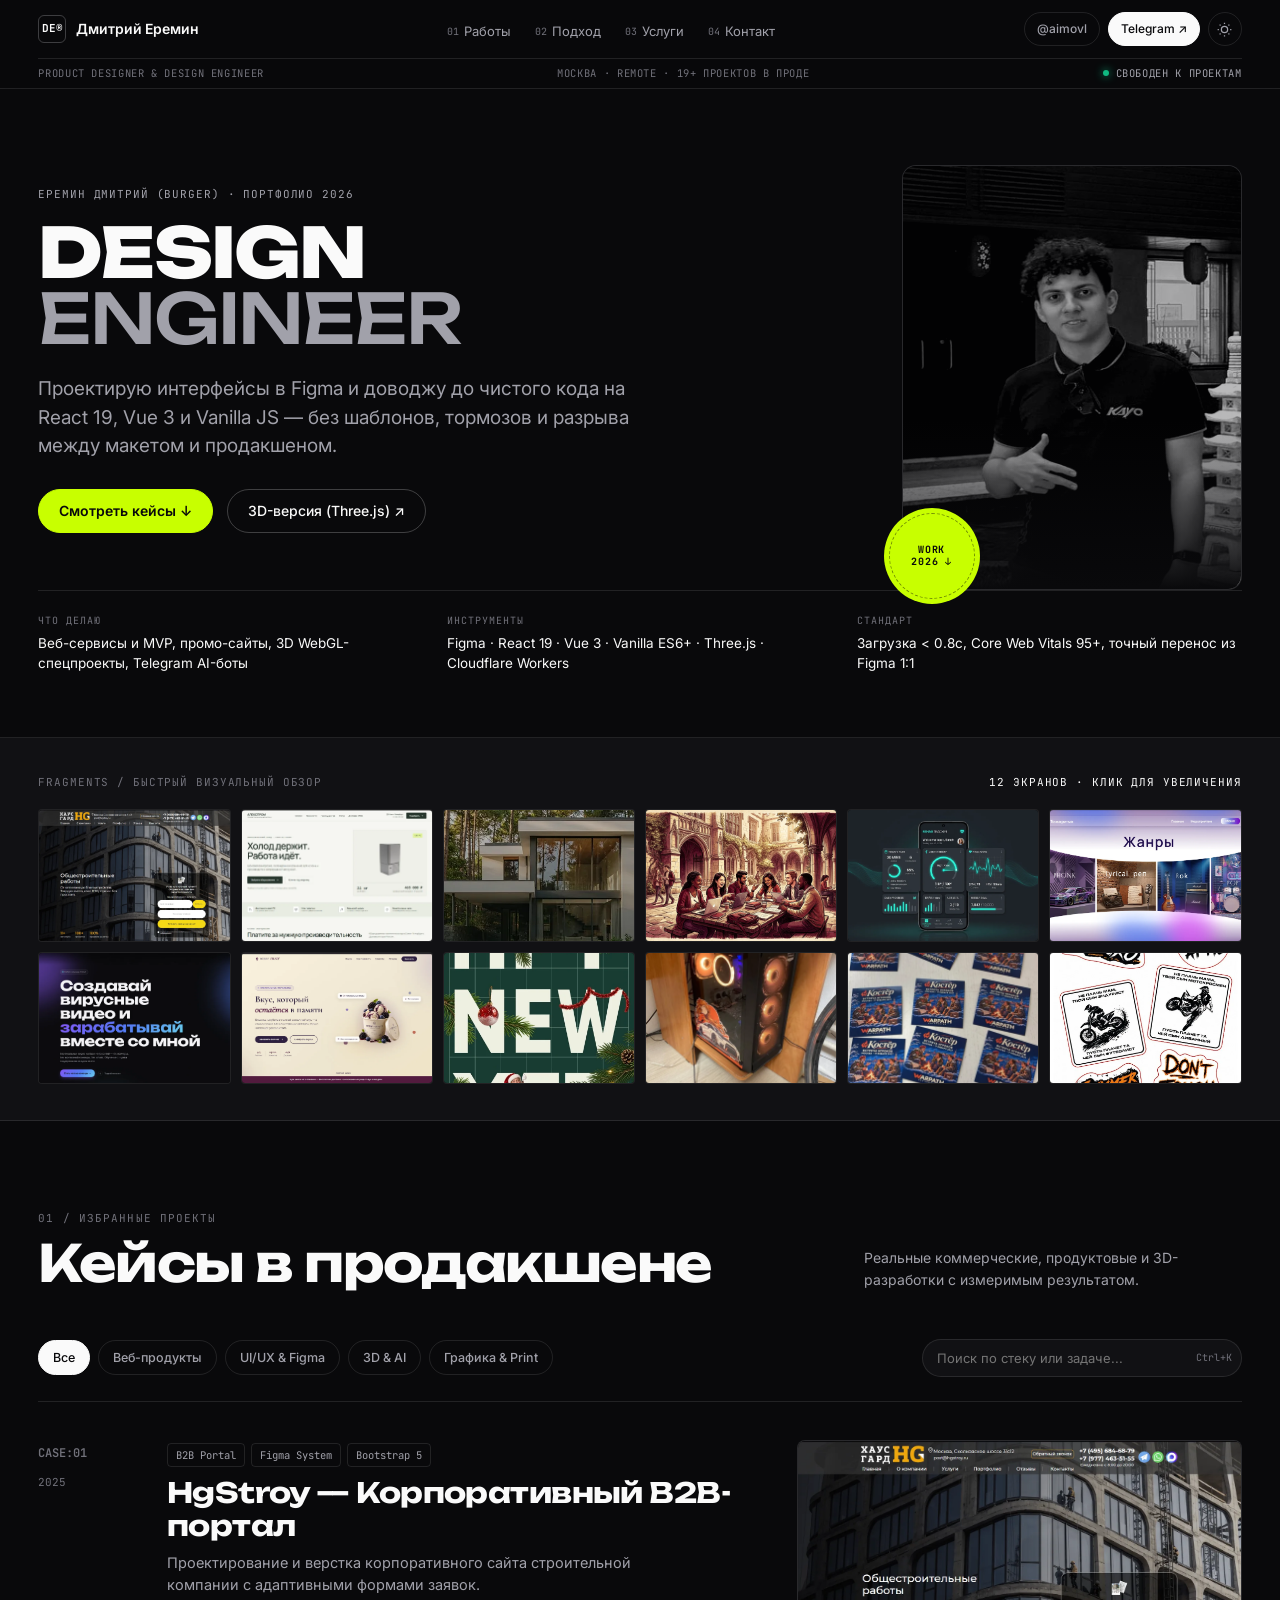
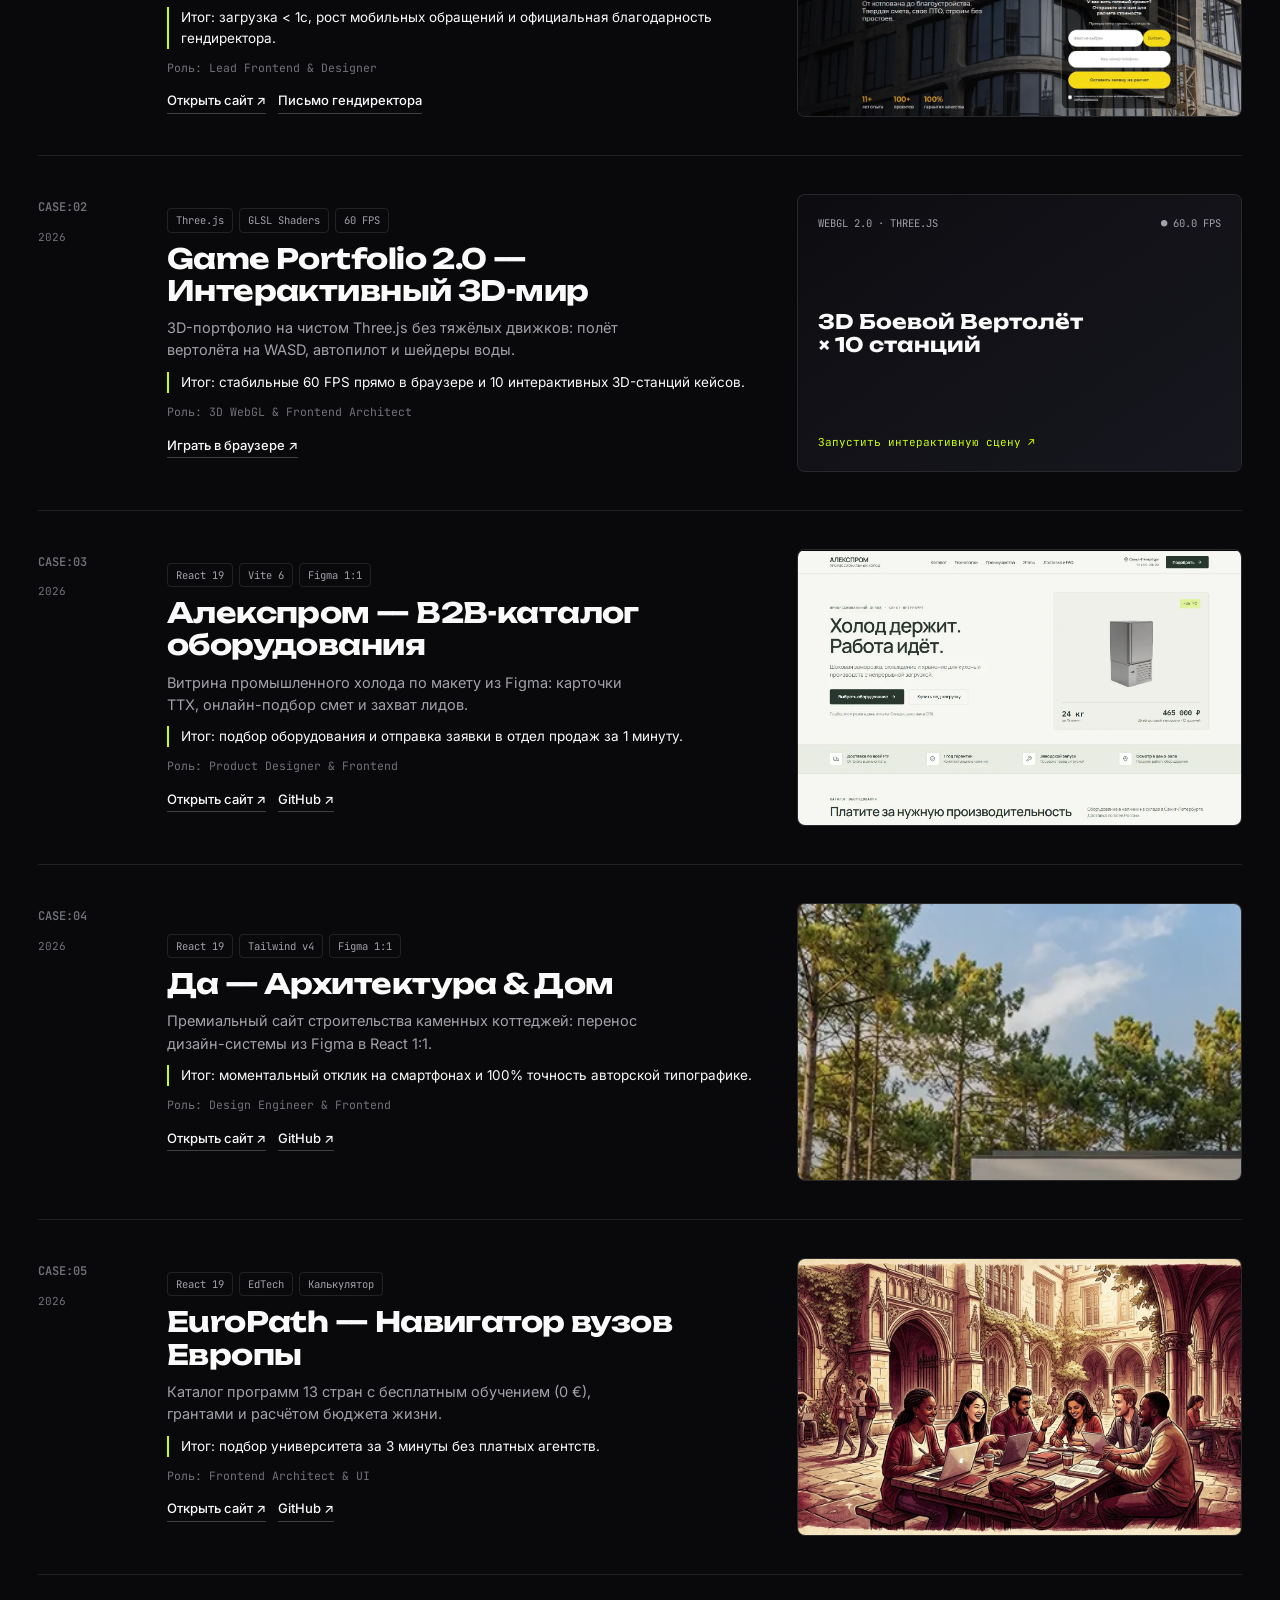
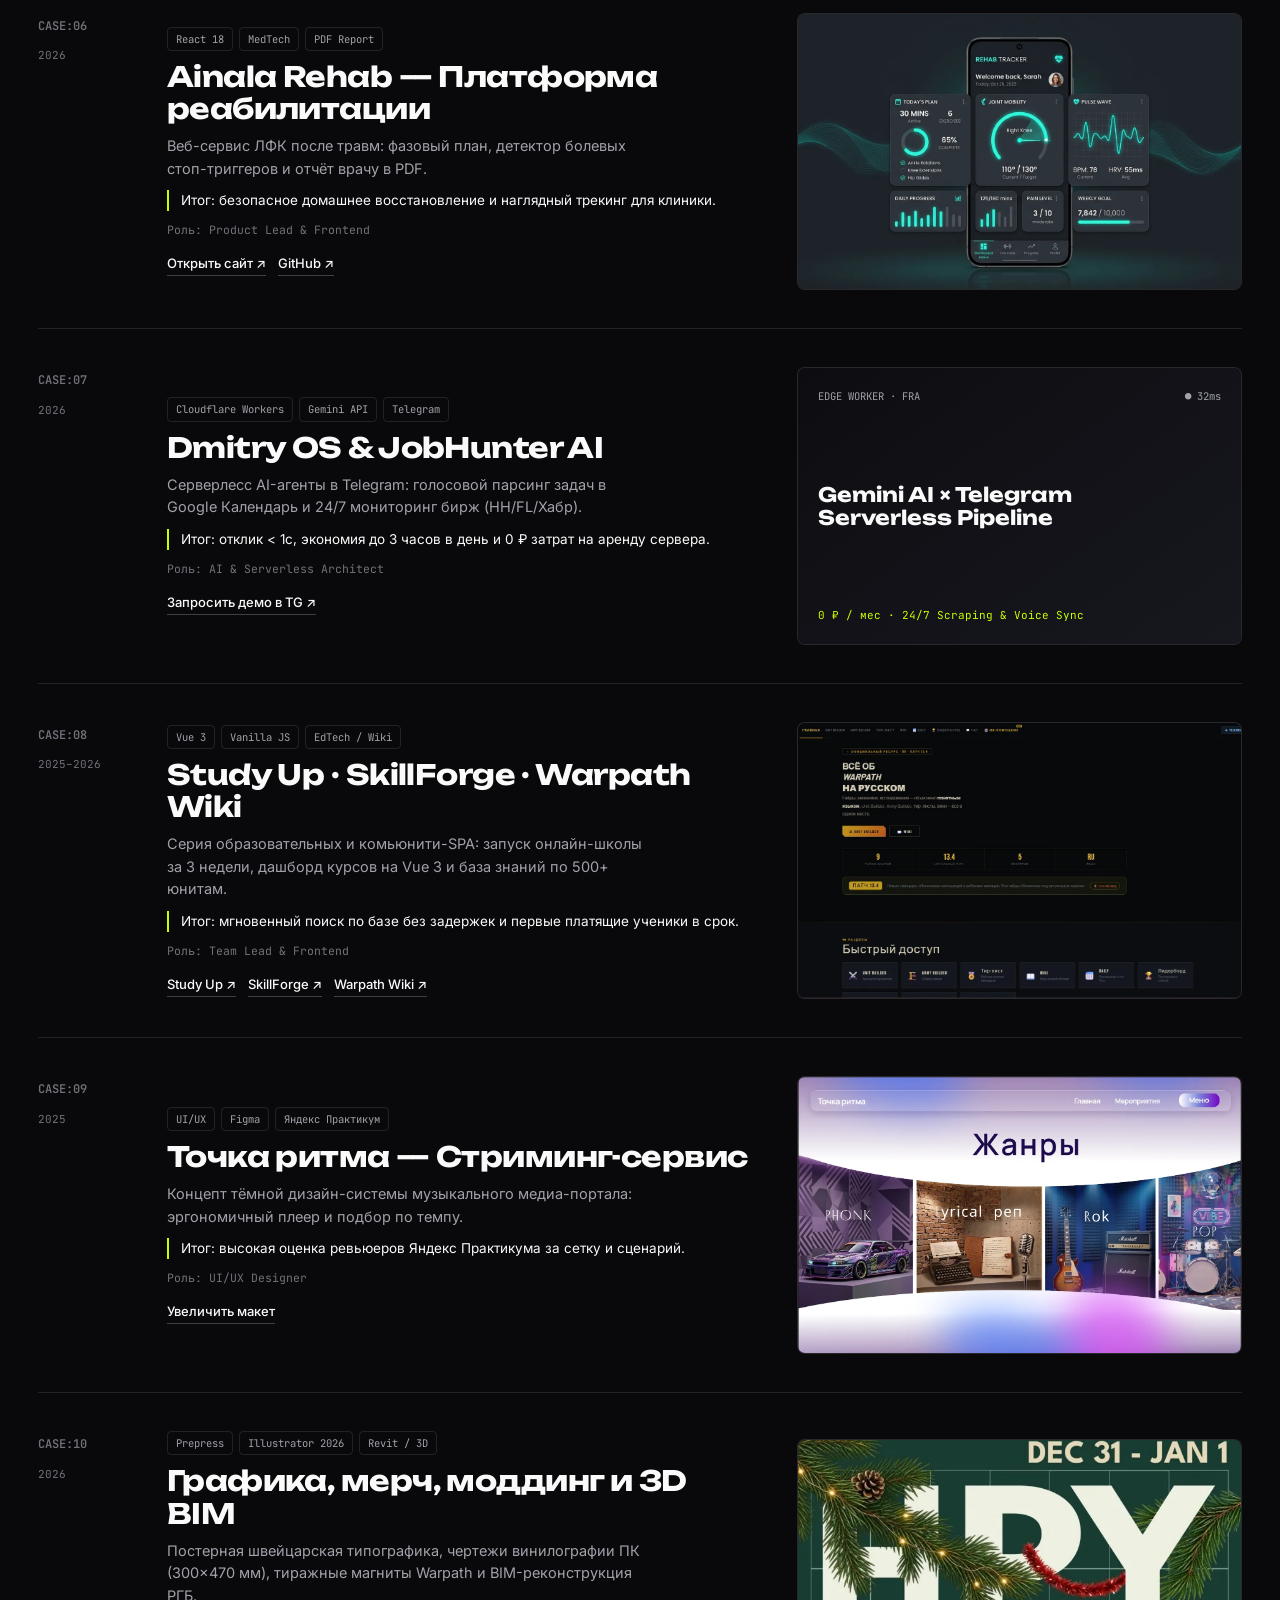
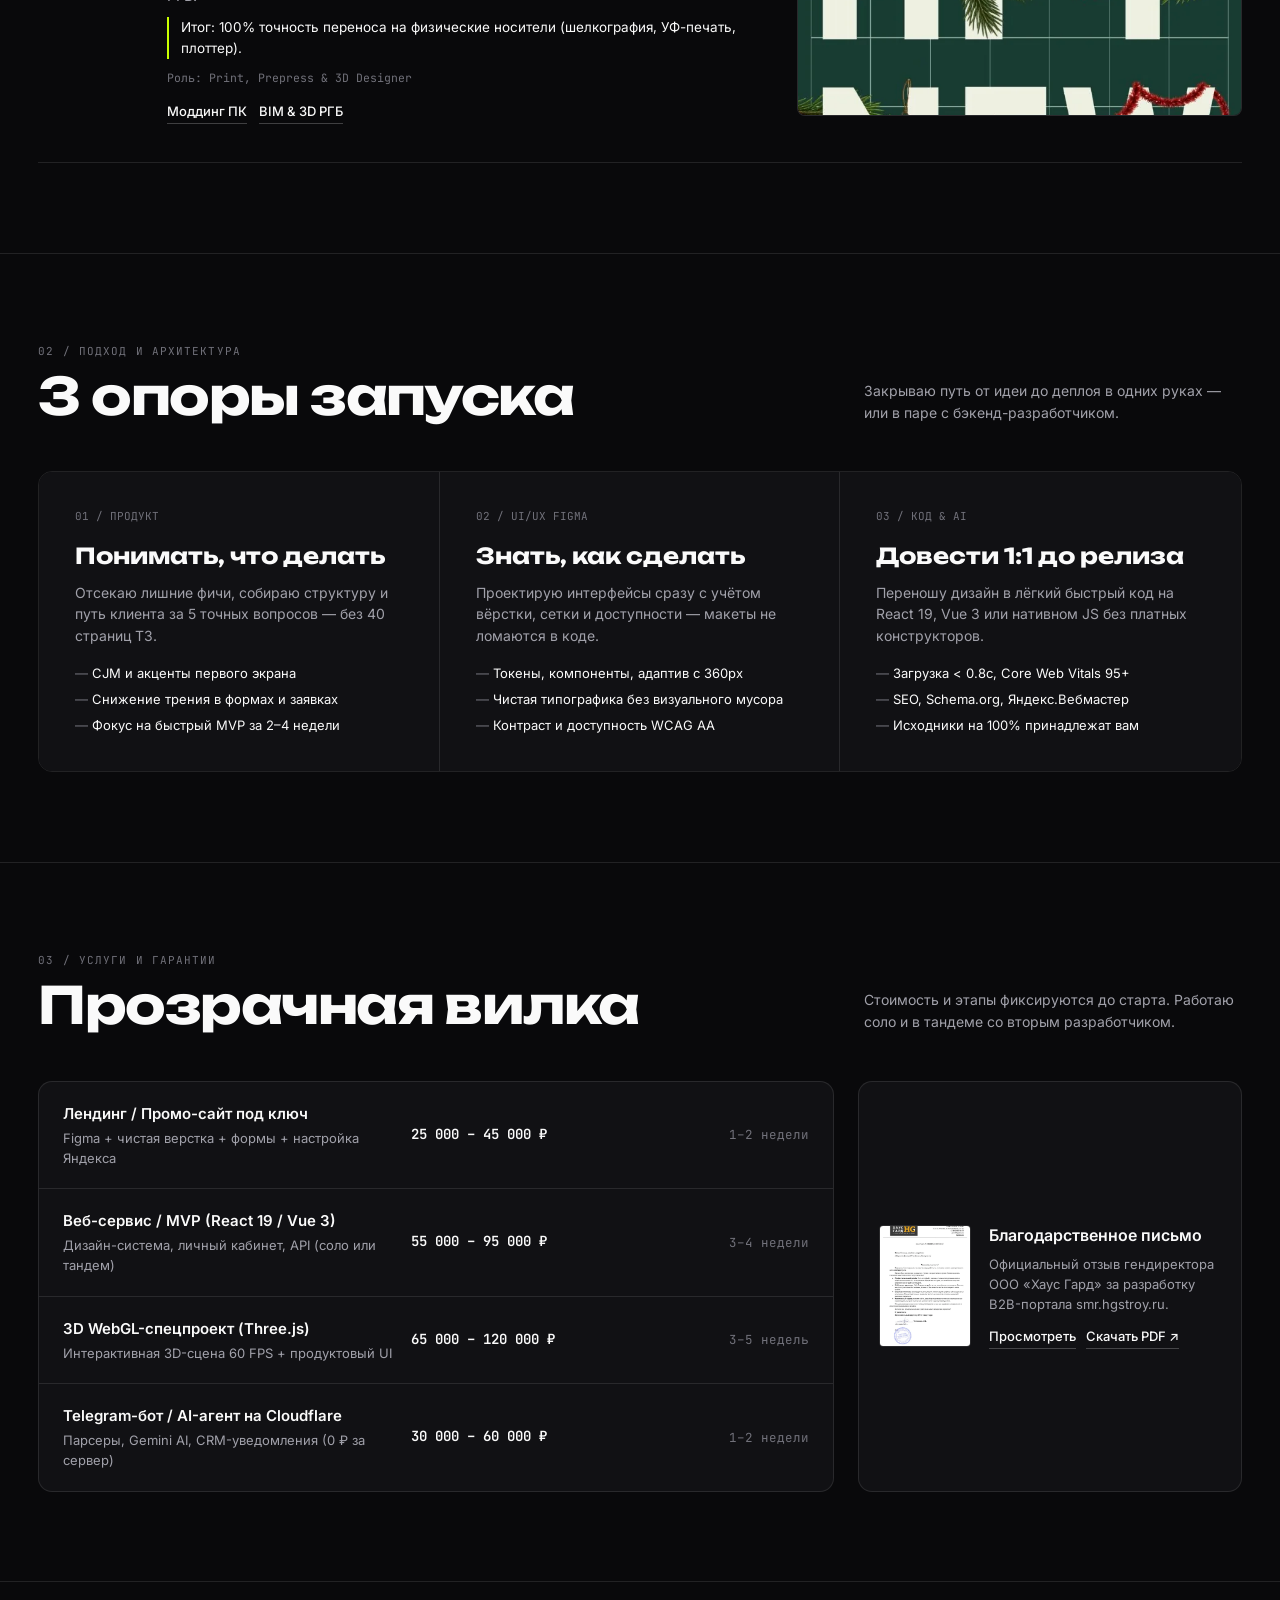
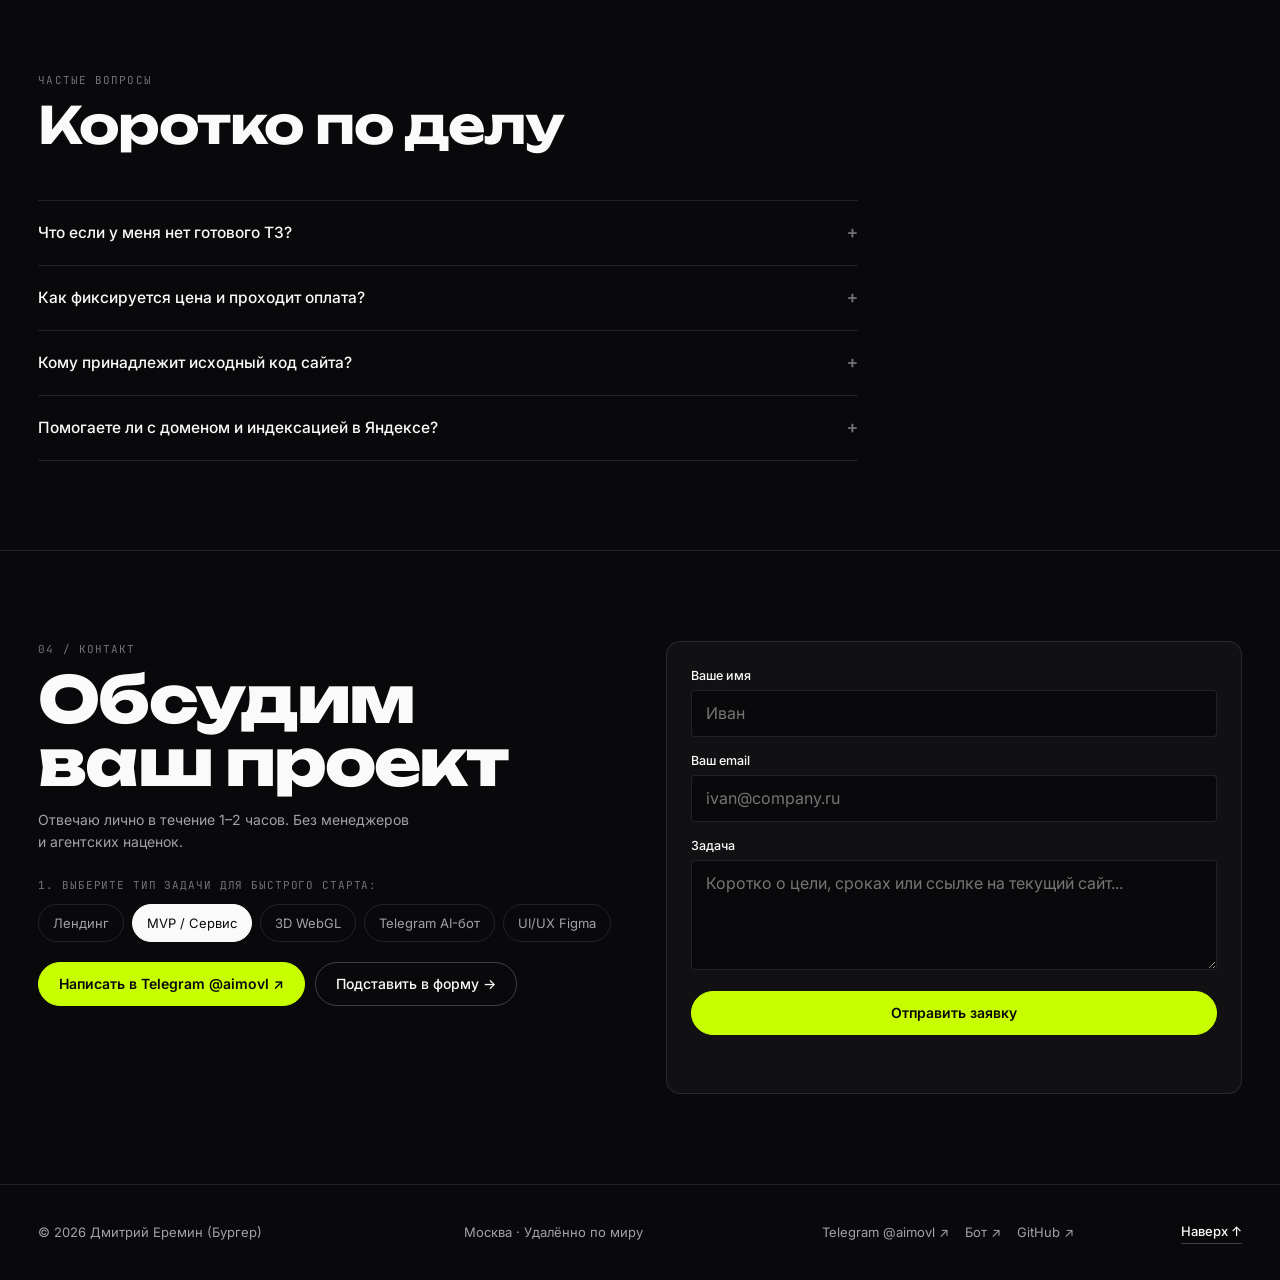
==== index.html @ 57398e86 "feat(v3): editorial monochrome portfolio architecture with fragments wall, dual theme and SEO" ====
<!DOCTYPE html>
<html lang="ru" data-theme="dark">
<head>
  <meta charset="UTF-8" />
  <meta name="viewport" content="width=device-width, initial-scale=1.0" />
  <title>Дмитрий Еремин (Бургер) — Design Engineer &amp; Product Designer · Портфолио</title>
  <meta name="description" content="Портфолио Еремина Дмитрия (Бургер) — Product Designer &amp; Design Engineer из Москвы. Проектирование интерфейсов в Figma, быстрые веб-сервисы на React / Vue / Vanilla JS, 3D WebGL и Telegram AI-боты." />
  <meta name="keywords" content="Еремин Дмитрий, Дмитрий Еремин портфолио, Дмитрий Бургер, Design Engineer, Product Designer, UI/UX Figma, разработка сайтов Москва, React 19, Vue 3, Three.js" />
  <meta name="author" content="Дмитрий Еремин (Бургер)" />
  <meta name="robots" content="index, follow, max-image-preview:large" />
  <link rel="canonical" href="https://228burger228.github.io/DmrytryEremin-PORTFOLIO-burger/" />

  <meta property="og:type" content="website" />
  <meta property="og:locale" content="ru_RU" />
  <meta property="og:title" content="Дмитрий Еремин — Design Engineer &amp; Product Designer" />
  <meta property="og:description" content="Сайты, веб-продукты, дизайн-системы и 3D-спецпроекты на чистом коде." />
  <meta property="og:image" content="https://228burger228.github.io/DmrytryEremin-PORTFOLIO-burger/assets/img/Porfolscr.webp" />

  <link rel="icon" type="image/svg+xml" href="favicon.svg" />
  <link rel="preconnect" href="https://fonts.googleapis.com" />
  <link rel="preconnect" href="https://fonts.gstatic.com" crossorigin />
  <link href="https://fonts.googleapis.com/css2?family=Inter:wght@400;500;600;700&family=JetBrains+Mono:wght@400;500;700&family=Unbounded:wght@500;600;700;800&display=swap" rel="stylesheet" />

  <script type="application/ld+json">
  {
    "@context": "https://schema.org",
    "@graph": [
      {
        "@type": "Person",
        "name": "Дмитрий Еремин",
        "alternateName": ["Еремин Дмитрий", "Дмитрий Бургер", "Burger"],
        "jobTitle": "Product Designer & Design Engineer",
        "url": "https://228burger228.github.io/DmrytryEremin-PORTFOLIO-burger/",
        "address": { "@type": "PostalAddress", "addressLocality": "Москва", "addressCountry": "RU" },
        "sameAs": ["https://github.com/228burger228", "https://t.me/aimovl"]
      },
      {
        "@type": "WebSite",
        "name": "Еремин Дмитрий — Портфолио",
        "url": "https://228burger228.github.io/DmrytryEremin-PORTFOLIO-burger/",
        "inLanguage": "ru"
      }
    ]
  }
  </script>

  <link rel="stylesheet" href="css/tokens.css" />
  <link rel="stylesheet" href="css/base.css" />
  <link rel="stylesheet" href="css/components.css" />
  <link rel="stylesheet" href="css/sections.css" />
</head>
<body>
  <a href="#main-content" class="skip-link">Перейти к контенту</a>

  <!-- ═══ HEADER (Two-Tier Editorial Utility Bar) ═══ -->
  <header class="site-header">
    <div class="container">
      <div class="header-row-main">
        <a href="#hero" class="brand" aria-label="Дмитрий Еремин — В начало">
          <span class="brand-mark" aria-hidden="true">DE®</span>
          <span>Дмитрий Еремин</span>
        </a>

        <nav aria-label="Основная навигация">
          <ul class="nav-list" id="nav-list" data-open="false">
            <li><a href="#cases" class="nav-link"><span class="nav-link-idx">01</span>Работы</a></li>
            <li><a href="#approach" class="nav-link"><span class="nav-link-idx">02</span>Подход</a></li>
            <li><a href="#formats" class="nav-link"><span class="nav-link-idx">03</span>Услуги</a></li>
            <li><a href="#contact" class="nav-link"><span class="nav-link-idx">04</span>Контакт</a></li>
          </ul>
        </nav>

        <div class="header-actions">
          <button type="button" class="pill-btn" data-copy="@aimovl" data-toast="Telegram @aimovl скопирован" aria-label="Скопировать Telegram @aimovl">
            <span>@aimovl</span>
          </button>
          <a href="https://t.me/aimovl" target="_blank" rel="noopener noreferrer" class="pill-btn pill-btn--solid pill-btn--tg">
            <span>Telegram ↗</span>
          </a>
          <button type="button" id="theme-toggle" class="theme-toggle" aria-label="Переключить тему"></button>
          <button type="button" id="menu-toggle" class="menu-toggle" aria-label="Меню" aria-expanded="false" aria-controls="nav-list">
            <svg width="18" height="18" viewBox="0 0 24 24" fill="none" stroke="currentColor" stroke-width="2" aria-hidden="true"><line x1="3" y1="8" x2="21" y2="8"/><line x1="3" y1="16" x2="21" y2="16"/></svg>
          </button>
        </div>
      </div>

      <div class="header-row-meta" aria-hidden="true">
        <span>Product Designer &amp; Design Engineer</span>
        <span class="header-meta-hide-sm">Москва · Remote · 19+ проектов в проде</span>
        <span class="meta-status"><span class="live-dot"></span>Свободен к проектам</span>
      </div>
    </div>
    <div class="scroll-progress" id="scroll-progress" aria-hidden="true"></div>
  </header>

  <main id="main-content">

    <!-- ═══ 1. HERO COVER ═══ -->
    <section id="hero" class="hero" aria-labelledby="hero-title">
      <div class="container">
        <div class="hero-canvas">
          <div>
            <p class="hero-kicker">Еремин Дмитрий (Burger) · Портфолио 2026</p>
            <h1 id="hero-title" class="hero-display">
              Design
              <span class="hero-display-stroke">Engineer</span>
            </h1>
            <p class="hero-lead">
              Проектирую интерфейсы в Figma и доводжу до чистого кода на React 19, Vue 3 и Vanilla JS — без шаблонов, тормозов и разрыва между макетом и продакшеном.
            </p>
            <div class="hero-cta-row">
              <a href="#cases" class="btn btn-accent">Смотреть кейсы ↓</a>
              <a href="https://228burger228.github.io/Game-portfolio/" target="_blank" rel="noopener noreferrer" class="btn btn-outline">3D-версия (Three.js) ↗</a>
            </div>
          </div>

          <div class="hero-portrait-frame">
            <div class="hero-portrait-box">
              <img src="assets/img/hero-portrait.webp" width="720" height="900" alt="Дмитрий Еремин — Product Designer и Design Engineer" class="hero-portrait-img" fetchpriority="high" decoding="async" />
            </div>
            <a href="#cases" class="stamp-badge hero-portrait-stamp" aria-label="К выбранным работам">
              <span class="stamp-ring" aria-hidden="true"></span>
              <span class="stamp-badge-text">Work<br>2026 ↓</span>
            </a>
          </div>
        </div>

        <!-- 3-Column Capabilities Matrix (sokolovski.pro style) -->
        <div class="hero-matrix">
          <div>
            <span class="matrix-label">Что делаю</span>
            <p class="matrix-value">Веб-сервисы и MVP, промо-сайты, 3D WebGL-спецпроекты, Telegram AI-боты</p>
          </div>
          <div>
            <span class="matrix-label">Инструменты</span>
            <p class="matrix-value">Figma · React 19 · Vue 3 · Vanilla ES6+ · Three.js · Cloudflare Workers</p>
          </div>
          <div>
            <span class="matrix-label">Стандарт</span>
            <p class="matrix-value">Загрузка &lt; 0.8с, Core Web Vitals 95+, точный перенос из Figma 1:1</p>
          </div>
        </div>
      </div>
    </section>

    <!-- ═══ 2. FRAGMENTS MOSAIC (sokolovski.pro instant visual wall) ═══ -->
    <section class="fragments-sec" aria-label="Фрагменты интерфейсов и графики">
      <div class="container">
        <div class="fragments-head">
          <span>Fragments / Быстрый визуальный обзор</span>
          <span class="fragments-count">12 экранов · клик для увеличения</span>
        </div>
        <div class="fragments-grid" id="fragments-grid"></div>
      </div>
    </section>

    <!-- ═══ 3. SELECTED CASES INDEX (Lucas Berghoef Case:N split architecture) ═══ -->
    <section id="cases" class="sec" aria-labelledby="cases-title">
      <div class="container">
        <div class="sec-head">
          <div>
            <span class="sec-eyebrow">01 / Избранные проекты</span>
            <h2 id="cases-title" class="sec-title">Кейсы в продакшене</h2>
          </div>
          <p class="sec-note">Реальные коммерческие, продуктовые и 3D-разработки с измеримым результатом.</p>
        </div>

        <div class="cases-controls">
          <div class="filter-bar" role="tablist" aria-label="Фильтр кейсов">
            <button type="button" class="filter-btn active" data-filter="all" role="tab" aria-selected="true">Все</button>
            <button type="button" class="filter-btn" data-filter="web" role="tab" aria-selected="false">Веб-продукты</button>
            <button type="button" class="filter-btn" data-filter="ui" role="tab" aria-selected="false">UI/UX &amp; Figma</button>
            <button type="button" class="filter-btn" data-filter="ai" role="tab" aria-selected="false">3D &amp; AI</button>
            <button type="button" class="filter-btn" data-filter="print" role="tab" aria-selected="false">Графика &amp; Print</button>
          </div>

          <search class="search-wrap">
            <input type="search" id="case-search" class="search-input" placeholder="Поиск по стеку или задаче..." aria-label="Поиск по кейсам" />
            <span class="search-kbd" aria-hidden="true">Ctrl+K</span>
          </search>
        </div>

        <div class="cases-list" id="cases-list">

          <!-- CASE:01 -->
          <article class="case-row" data-cat="web ui">
            <div class="case-num-col">
              <span class="case-index">CASE:01</span>
              <span class="case-year">2025</span>
            </div>
            <div class="case-info">
              <div class="case-badges">
                <span class="case-tag">B2B Portal</span>
                <span class="case-tag">Figma System</span>
                <span class="case-tag">Bootstrap 5</span>
              </div>
              <h3 class="case-title">HgStroy — Корпоративный B2B-портал</h3>
              <p class="case-summary">Проектирование и верстка корпоративного сайта строительной компании с адаптивными формами заявок.</p>
              <p class="case-result">Итог: загрузка &lt; 1с, рост мобильных обращений и официальная благодарность гендиректора.</p>
              <span class="case-meta-line">Роль: Lead Frontend &amp; Designer</span>
              <div class="case-links">
                <a href="https://smr.hgstroy.ru/index.html" target="_blank" rel="noopener noreferrer" class="case-link">Открыть сайт ↗</a>
                <button type="button" class="case-link" data-preview="assets/img/hgstroyblag.webp" data-preview-fallback="assets/img/hgstroyblag.png" data-preview-title="Благодарственное письмо — ООО «Хаус Гард»">Письмо гендиректора</button>
              </div>
            </div>
            <div class="case-media">
              <button type="button" class="case-media-btn" data-preview="assets/img/hgstroy.webp" data-preview-title="HgStroy — Корпоративный портал" aria-label="Увеличить скриншот HgStroy">
                <img src="assets/img/hgstroy.webp" width="1400" height="725" alt="HgStroy — корпоративный сайт" loading="lazy" decoding="async" />
              </button>
            </div>
          </article>

          <!-- CASE:02 -->
          <article class="case-row" data-cat="web ui ai">
            <div class="case-num-col">
              <span class="case-index">CASE:02</span>
              <span class="case-year">2026</span>
            </div>
            <div class="case-info">
              <div class="case-badges">
                <span class="case-tag">Three.js</span>
                <span class="case-tag">GLSL Shaders</span>
                <span class="case-tag">60 FPS</span>
              </div>
              <h3 class="case-title">Game Portfolio 2.0 — Интерактивный 3D-мир</h3>
              <p class="case-summary">3D-портфолио на чистом Three.js без тяжёлых движков: полёт вертолёта на WASD, автопилот и шейдеры воды.</p>
              <p class="case-result">Итог: стабильные 60 FPS прямо в браузере и 10 интерактивных 3D-станций кейсов.</p>
              <span class="case-meta-line">Роль: 3D WebGL &amp; Frontend Architect</span>
              <div class="case-links">
                <a href="https://228burger228.github.io/Game-portfolio/" target="_blank" rel="noopener noreferrer" class="case-link">Играть в браузере ↗</a>
              </div>
            </div>
            <div class="case-media">
              <a href="https://228burger228.github.io/Game-portfolio/" target="_blank" rel="noopener noreferrer" class="case-spec-card">
                <div class="case-spec-head">
                  <span>WEBGL 2.0 · THREE.JS</span>
                  <span>● 60.0 FPS</span>
                </div>
                <div class="case-spec-main">3D Боевой Вертолёт<br>× 10 станций</div>
                <div class="case-spec-foot">Запустить интерактивную сцену ↗</div>
              </a>
            </div>
          </article>

          <!-- CASE:03 -->
          <article class="case-row" data-cat="web ui">
            <div class="case-num-col">
              <span class="case-index">CASE:03</span>
              <span class="case-year">2026</span>
            </div>
            <div class="case-info">
              <div class="case-badges">
                <span class="case-tag">React 19</span>
                <span class="case-tag">Vite 6</span>
                <span class="case-tag">Figma 1:1</span>
              </div>
              <h3 class="case-title">Алекспром — B2B-каталог оборудования</h3>
              <p class="case-summary">Витрина промышленного холода по макету из Figma: карточки ТТХ, онлайн-подбор смет и захват лидов.</p>
              <p class="case-result">Итог: подбор оборудования и отправка заявки в отдел продаж за 1 минуту.</p>
              <span class="case-meta-line">Роль: Product Designer &amp; Frontend</span>
              <div class="case-links">
                <a href="https://228burger228.github.io/Frost/docs/" target="_blank" rel="noopener noreferrer" class="case-link">Открыть сайт ↗</a>
                <a href="https://github.com/228burger228/Frost" target="_blank" rel="noopener noreferrer" class="case-link">GitHub ↗</a>
              </div>
            </div>
            <div class="case-media">
              <button type="button" class="case-media-btn" data-preview="assets/img/frosTscrin.webp" data-preview-title="Алекспром — B2B каталог" aria-label="Увеличить скриншот Алекспром">
                <img src="assets/img/frosTscrin.webp" width="1024" height="525" alt="Алекспром — каталог оборудования" loading="lazy" decoding="async" />
              </button>
            </div>
          </article>

          <!-- CASE:04 -->
          <article class="case-row" data-cat="web ui">
            <div class="case-num-col">
              <span class="case-index">CASE:04</span>
              <span class="case-year">2026</span>
            </div>
            <div class="case-info">
              <div class="case-badges">
                <span class="case-tag">React 19</span>
                <span class="case-tag">Tailwind v4</span>
                <span class="case-tag">Figma 1:1</span>
              </div>
              <h3 class="case-title">Да — Архитектура &amp; Дом</h3>
              <p class="case-summary">Премиальный сайт строительства каменных коттеджей: перенос дизайн-системы из Figma в React 1:1.</p>
              <p class="case-result">Итог: моментальный отклик на смартфонах и 100% точность авторской типографике.</p>
              <span class="case-meta-line">Роль: Design Engineer &amp; Frontend</span>
              <div class="case-links">
                <a href="https://228burger228.github.io/cottedj/" target="_blank" rel="noopener noreferrer" class="case-link">Открыть сайт ↗</a>
                <a href="https://github.com/228burger228/cottedj" target="_blank" rel="noopener noreferrer" class="case-link">GitHub ↗</a>
              </div>
            </div>
            <div class="case-media">
              <button type="button" class="case-media-btn" data-preview="assets/img/cottedj.webp" data-preview-title="Да — Архитектура &amp; Дом" aria-label="Увеличить скриншот Да — Архитектура и Дом">
                <img src="assets/img/cottedj.webp" width="342" height="590" alt="Да — Архитектура и Дом" loading="lazy" decoding="async" />
              </button>
            </div>
          </article>

          <!-- CASE:05 -->
          <article class="case-row" data-cat="web ui">
            <div class="case-num-col">
              <span class="case-index">CASE:05</span>
              <span class="case-year">2026</span>
            </div>
            <div class="case-info">
              <div class="case-badges">
                <span class="case-tag">React 19</span>
                <span class="case-tag">EdTech</span>
                <span class="case-tag">Калькулятор</span>
              </div>
              <h3 class="case-title">EuroPath — Навигатор вузов Европы</h3>
              <p class="case-summary">Каталог программ 13 стран с бесплатным обучением (0 €), грантами и расчётом бюджета жизни.</p>
              <p class="case-result">Итог: подбор университета за 3 минуты без платных агентств.</p>
              <span class="case-meta-line">Роль: Frontend Architect &amp; UI</span>
              <div class="case-links">
                <a href="https://228burger228.github.io/school-333/docs/index.html" target="_blank" rel="noopener noreferrer" class="case-link">Открыть сайт ↗</a>
                <a href="https://github.com/228burger228/school-333" target="_blank" rel="noopener noreferrer" class="case-link">GitHub ↗</a>
              </div>
            </div>
            <div class="case-media">
              <button type="button" class="case-media-btn" data-preview="assets/img/europath.webp" data-preview-title="EuroPath — Навигатор вузов Европы" aria-label="Увеличить скриншот EuroPath">
                <img src="assets/img/europath.webp" width="1376" height="768" alt="EuroPath — навигатор высшего образования" loading="lazy" decoding="async" />
              </button>
            </div>
          </article>

          <!-- CASE:06 -->
          <article class="case-row" data-cat="web">
            <div class="case-num-col">
              <span class="case-index">CASE:06</span>
              <span class="case-year">2026</span>
            </div>
            <div class="case-info">
              <div class="case-badges">
                <span class="case-tag">React 18</span>
                <span class="case-tag">MedTech</span>
                <span class="case-tag">PDF Report</span>
              </div>
              <h3 class="case-title">Ainala Rehab — Платформа реабилитации</h3>
              <p class="case-summary">Веб-сервис ЛФК после травм: фазовый план, детектор болевых стоп-триггеров и отчёт врачу в PDF.</p>
              <p class="case-result">Итог: безопасное домашнее восстановление и наглядный трекинг для клиники.</p>
              <span class="case-meta-line">Роль: Product Lead &amp; Frontend</span>
              <div class="case-links">
                <a href="https://228burger228.github.io/med/" target="_blank" rel="noopener noreferrer" class="case-link">Открыть сайт ↗</a>
                <a href="https://github.com/228burger228/med" target="_blank" rel="noopener noreferrer" class="case-link">GitHub ↗</a>
              </div>
            </div>
            <div class="case-media">
              <button type="button" class="case-media-btn" data-preview="assets/img/ainala.webp" data-preview-title="Ainala Rehab — Платформа реабилитации" aria-label="Увеличить скриншот Ainala Rehab">
                <img src="assets/img/ainala.webp" width="1376" height="768" alt="Ainala Rehab" loading="lazy" decoding="async" />
              </button>
            </div>
          </article>

          <!-- CASE:07 -->
          <article class="case-row" data-cat="ai">
            <div class="case-num-col">
              <span class="case-index">CASE:07</span>
              <span class="case-year">2026</span>
            </div>
            <div class="case-info">
              <div class="case-badges">
                <span class="case-tag">Cloudflare Workers</span>
                <span class="case-tag">Gemini API</span>
                <span class="case-tag">Telegram</span>
              </div>
              <h3 class="case-title">Dmitry OS &amp; JobHunter AI</h3>
              <p class="case-summary">Серверлесс AI-агенты в Telegram: голосовой парсинг задач в Google Календарь и 24/7 мониторинг бирж (HH/FL/Хабр).</p>
              <p class="case-result">Итог: отклик &lt; 1с, экономия до 3 часов в день и 0 ₽ затрат на аренду сервера.</p>
              <span class="case-meta-line">Роль: AI &amp; Serverless Architect</span>
              <div class="case-links">
                <a href="https://t.me/aimovl" target="_blank" rel="noopener noreferrer" class="case-link">Запросить демо в TG ↗</a>
              </div>
            </div>
            <div class="case-media">
              <div class="case-spec-card">
                <div class="case-spec-head">
                  <span>EDGE WORKER · FRA</span>
                  <span>● 32ms</span>
                </div>
                <div class="case-spec-main">Gemini AI × Telegram<br>Serverless Pipeline</div>
                <div class="case-spec-foot">0 ₽ / мес · 24/7 Scraping &amp; Voice Sync</div>
              </div>
            </div>
          </article>

          <!-- CASE:08 -->
          <article class="case-row" data-cat="web ui">
            <div class="case-num-col">
              <span class="case-index">CASE:08</span>
              <span class="case-year">2025–2026</span>
            </div>
            <div class="case-info">
              <div class="case-badges">
                <span class="case-tag">Vue 3</span>
                <span class="case-tag">Vanilla JS</span>
                <span class="case-tag">EdTech / Wiki</span>
              </div>
              <h3 class="case-title">Study Up · SkillForge · Warpath Wiki</h3>
              <p class="case-summary">Серия образовательных и комьюнити-SPA: запуск онлайн-школы за 3 недели, дашборд курсов на Vue 3 и база знаний по 500+ юнитам.</p>
              <p class="case-result">Итог: мгновенный поиск по базе без задержек и первые платящие ученики в срок.</p>
              <span class="case-meta-line">Роль: Team Lead &amp; Frontend</span>
              <div class="case-links">
                <a href="https://228burger228.github.io/StudyUp/index.html" target="_blank" rel="noopener noreferrer" class="case-link">Study Up ↗</a>
                <a href="https://228burger228.github.io/SkillForge/" target="_blank" rel="noopener noreferrer" class="case-link">SkillForge ↗</a>
                <a href="https://228burger228.github.io/WarpathYTwiki/index.html" target="_blank" rel="noopener noreferrer" class="case-link">Warpath Wiki ↗</a>
              </div>
            </div>
            <div class="case-media">
              <button type="button" class="case-media-btn" data-preview="assets/img/warpathwikiscrin.webp" data-preview-title="Warpath Wiki — SPA база знаний на Vue 3" aria-label="Увеличить скриншот Warpath Wiki">
                <img src="assets/img/warpathwikiscrin.webp" width="1400" height="719" alt="Warpath Wiki на Vue 3" loading="lazy" decoding="async" />
              </button>
            </div>
          </article>

          <!-- CASE:09 -->
          <article class="case-row" data-cat="ui">
            <div class="case-num-col">
              <span class="case-index">CASE:09</span>
              <span class="case-year">2025</span>
            </div>
            <div class="case-info">
              <div class="case-badges">
                <span class="case-tag">UI/UX</span>
                <span class="case-tag">Figma</span>
                <span class="case-tag">Яндекс Практикум</span>
              </div>
              <h3 class="case-title">Точка ритма — Стриминг-сервис</h3>
              <p class="case-summary">Концепт тёмной дизайн-системы музыкального медиа-портала: эргономичный плеер и подбор по темпу.</p>
              <p class="case-result">Итог: высокая оценка ревьюеров Яндекс Практикума за сетку и сценарий.</p>
              <span class="case-meta-line">Роль: UI/UX Designer</span>
              <div class="case-links">
                <button type="button" class="case-link" data-preview="assets/img/tochkaritma.webp" data-preview-title="Точка ритма — UI/UX дизайн">Увеличить макет</button>
              </div>
            </div>
            <div class="case-media">
              <button type="button" class="case-media-btn" data-preview="assets/img/tochkaritma.webp" data-preview-title="Точка ритма — UI/UX дизайн" aria-label="Увеличить макет Точка ритма">
                <img src="assets/img/tochkaritma.webp" width="1400" height="874" alt="Точка ритма UI/UX" loading="lazy" decoding="async" />
              </button>
            </div>
          </article>

          <!-- CASE:10 -->
          <article class="case-row" data-cat="print">
            <div class="case-num-col">
              <span class="case-index">CASE:10</span>
              <span class="case-year">2026</span>
            </div>
            <div class="case-info">
              <div class="case-badges">
                <span class="case-tag">Prepress</span>
                <span class="case-tag">Illustrator 2026</span>
                <span class="case-tag">Revit / 3D</span>
              </div>
              <h3 class="case-title">Графика, мерч, моддинг и 3D BIM</h3>
              <p class="case-summary">Постерная швейцарская типографика, чертежи винилографии ПК (300×470 мм), тиражные магниты Warpath и BIM-реконструкция РГБ.</p>
              <p class="case-result">Итог: 100% точность переноса на физические носители (шелкография, УФ-печать, плоттер).</p>
              <span class="case-meta-line">Роль: Print, Prepress &amp; 3D Designer</span>
              <div class="case-links">
                <button type="button" class="case-link" data-preview="assets/img/pc_wrap_real.webp" data-preview-title="Моддинг корпуса ПК — Evangelion Unit-02">Моддинг ПК</button>
                <button type="button" class="case-link" data-preview="assets/img/rimdvor1.webp" data-preview-title="Римский дворик РГБ — BIM &amp; Blender 3D">BIM &amp; 3D РГБ</button>
              </div>
            </div>
            <div class="case-media">
              <button type="button" class="case-media-btn" data-preview="assets/img/poster_newyear.webp" data-preview-title="Авторская графика и препресс" aria-label="Увеличить постер">
                <img src="assets/img/poster_newyear.webp" width="724" height="1024" alt="Постерная типографика" loading="lazy" decoding="async" />
              </button>
            </div>
          </article>

        </div>
        <p id="cases-empty" class="empty-cases" hidden>По этому запросу кейсов не найдено.</p>
      </div>
    </section>

    <!-- ═══ 4. THREE KEY SKILLS TRIAD (sokolovski.pro model) ═══ -->
    <section id="approach" class="sec" aria-labelledby="approach-title">
      <div class="container">
        <div class="sec-head">
          <div>
            <span class="sec-eyebrow">02 / Подход и архитектура</span>
            <h2 id="approach-title" class="sec-title">3 опоры запуска</h2>
          </div>
          <p class="sec-note">Закрываю путь от идеи до деплоя в одних руках — или в паре с бэкенд-разработчиком.</p>
        </div>

        <div class="triad-grid">
          <article class="triad-cell">
            <span class="triad-num">01 / ПРОДУКТ</span>
            <h3 class="triad-title">Понимать, что делать</h3>
            <p class="triad-desc">Отсекаю лишние фичи, собираю структуру и путь клиента за 5 точных вопросов — без 40 страниц ТЗ.</p>
            <ul class="triad-list">
              <li>CJM и акценты первого экрана</li>
              <li>Снижение трения в формах и заявках</li>
              <li>Фокус на быстрый MVP за 2–4 недели</li>
            </ul>
          </article>
          <article class="triad-cell">
            <span class="triad-num">02 / UI/UX FIGMA</span>
            <h3 class="triad-title">Знать, как сделать</h3>
            <p class="triad-desc">Проектирую интерфейсы сразу с учётом вёрстки, сетки и доступности — макеты не ломаются в коде.</p>
            <ul class="triad-list">
              <li>Токены, компоненты, адаптив с 360px</li>
              <li>Чистая типографика без визуального мусора</li>
              <li>Контраст и доступность WCAG AA</li>
            </ul>
          </article>
          <article class="triad-cell">
            <span class="triad-num">03 / КОД &amp; AI</span>
            <h3 class="triad-title">Довести 1:1 до релиза</h3>
            <p class="triad-desc">Переношу дизайн в лёгкий быстрый код на React 19, Vue 3 или нативном JS без платных конструкторов.</p>
            <ul class="triad-list">
              <li>Загрузка &lt; 0.8с, Core Web Vitals 95+</li>
              <li>SEO, Schema.org, Яндекс.Вебмастер</li>
              <li>Исходники на 100% принадлежат вам</li>
            </ul>
          </article>
        </div>
      </div>
    </section>

    <!-- ═══ 5. SERVICES & DOCUMENT PROOF ═══ -->
    <section id="formats" class="sec" aria-labelledby="formats-title">
      <div class="container">
        <div class="sec-head">
          <div>
            <span class="sec-eyebrow">03 / Услуги и гарантии</span>
            <h2 id="formats-title" class="sec-title">Прозрачная вилка</h2>
          </div>
          <p class="sec-note">Стоимость и этапы фиксируются до старта. Работаю соло и в тандеме со вторым разработчиком.</p>
        </div>

        <div class="formats-proof-grid">
          <div class="formats-table">
            <div class="format-row">
              <div>
                <div class="format-name">Лендинг / Промо-сайт под ключ</div>
                <div class="format-sub">Figma + чистая верстка + формы + настройка Яндекса</div>
              </div>
              <div class="format-price">25 000 – 45 000 ₽</div>
              <div class="format-time">1–2 недели</div>
            </div>
            <div class="format-row">
              <div>
                <div class="format-name">Веб-сервис / MVP (React 19 / Vue 3)</div>
                <div class="format-sub">Дизайн-система, личный кабинет, API (соло или тандем)</div>
              </div>
              <div class="format-price">55 000 – 95 000 ₽</div>
              <div class="format-time">3–4 недели</div>
            </div>
            <div class="format-row">
              <div>
                <div class="format-name">3D WebGL-спецпроект (Three.js)</div>
                <div class="format-sub">Интерактивная 3D-сцена 60 FPS + продуктовый UI</div>
              </div>
              <div class="format-price">65 000 – 120 000 ₽</div>
              <div class="format-time">3–5 недель</div>
            </div>
            <div class="format-row">
              <div>
                <div class="format-name">Telegram-бот / AI-агент на Cloudflare</div>
                <div class="format-sub">Парсеры, Gemini AI, CRM-уведомления (0 ₽ за сервер)</div>
              </div>
              <div class="format-price">30 000 – 60 000 ₽</div>
              <div class="format-time">1–2 недели</div>
            </div>
          </div>

          <aside class="doc-proof-card" aria-label="Отзыв и документ">
            <button type="button" class="doc-thumb-btn" data-preview="assets/img/hgstroyblag.webp" data-preview-fallback="assets/img/hgstroyblag.png" data-preview-title="Благодарственное письмо — ООО «Хаус Гард»" aria-label="Увеличить благодарственное письмо">
              <img src="assets/img/hgstroyblag.webp" width="595" height="843" alt="Скан благодарственного письма ООО Хаус Гард" loading="lazy" decoding="async" />
            </button>
            <div class="doc-meta">
              <h3>Благодарственное письмо</h3>
              <p>Официальный отзыв гендиректора ООО «Хаус Гард» за разработку B2B-портала smr.hgstroy.ru.</p>
              <div class="doc-actions">
                <button type="button" class="case-link" data-preview="assets/img/hgstroyblag.webp" data-preview-fallback="assets/img/hgstroyblag.png" data-preview-title="Благодарственное письмо — ООО «Хаус Гард»">Просмотреть</button>
                <a href="assets/docs/Благодарственное_письмо_команде_разработки.pdf" target="_blank" rel="noopener noreferrer" class="case-link">Скачать PDF ↗</a>
              </div>
            </div>
          </aside>
        </div>
      </div>
    </section>

    <!-- ═══ 6. FAQ ═══ -->
    <section class="sec" aria-labelledby="faq-title">
      <div class="container">
        <div class="sec-head">
          <div>
            <span class="sec-eyebrow">Частые вопросы</span>
            <h2 id="faq-title" class="sec-title">Коротко по делу</h2>
          </div>
        </div>

        <div class="faq-wrap">
          <details class="faq-row">
            <summary class="faq-summary"><span>Что если у меня нет готового ТЗ?</span><span class="faq-plus">+</span></summary>
            <p class="faq-body">Задам 5 вопросов о вашем бизнесе и клиентах, сам соберу логику экранов и интерактивный макет в Figma до написания кода.</p>
          </details>
          <details class="faq-row">
            <summary class="faq-summary"><span>Как фиксируется цена и проходит оплата?</span><span class="faq-plus">+</span></summary>
            <p class="faq-body">Финальная смета фиксируется до старта. Работа идёт поэтапными спринтами — оплата по готовности каждого этапа.</p>
          </details>
          <details class="faq-row">
            <summary class="faq-summary"><span>Кому принадлежит исходный код сайта?</span><span class="faq-plus">+</span></summary>
            <p class="faq-body">На 100% вам. Код передаётся на ваш GitHub или хостинг без привязки к Tilda и ежемесячной аренды конструктора.</p>
          </details>
          <details class="faq-row">
            <summary class="faq-summary"><span>Помогаете ли с доменом и индексацией в Яндексе?</span><span class="faq-plus">+</span></summary>
            <p class="faq-body">Да. Настраиваю домен, HTTPS, Sitemap, Schema.org и Яндекс.Вебмастер при запуске проекта.</p>
          </details>
        </div>
      </div>
    </section>

    <!-- ═══ 7. CONTACT & EXPRESS BRIEF (Lucas Berghoef style) ═══ -->
    <section id="contact" class="sec" aria-labelledby="contact-title">
      <div class="container">
        <div class="contact-grid">
          <div>
            <span class="sec-eyebrow">04 / Контакт</span>
            <h2 id="contact-title" class="contact-display">Обсудим<br>ваш проект</h2>
            <p class="sec-note" style="margin-bottom: 24px;">Отвечаю лично в течение 1–2 часов. Без менеджеров и агентских наценок.</p>

            <span class="brief-picker-label">1. Выберите тип задачи для быстрого старта:</span>
            <div class="brief-chips" role="group" aria-label="Тип задачи">
              <button type="button" class="brief-chip" data-brief="landing">Лендинг</button>
              <button type="button" class="brief-chip active" data-brief="mvp">MVP / Сервис</button>
              <button type="button" class="brief-chip" data-brief="webgl">3D WebGL</button>
              <button type="button" class="brief-chip" data-brief="bot">Telegram AI-бот</button>
              <button type="button" class="brief-chip" data-brief="design">UI/UX Figma</button>
            </div>

            <div class="contact-cta-group">
              <a id="brief-tg-link" href="https://t.me/aimovl" target="_blank" rel="noopener noreferrer" class="btn btn-accent">Написать в Telegram @aimovl ↗</a>
              <button type="button" id="brief-to-form" class="btn btn-outline">Подставить в форму →</button>
            </div>
          </div>

          <form id="contact-form" class="contact-form" action="https://formspree.io/f/xlgpeagn" method="POST" aria-labelledby="contact-title">
            <div>
              <label for="contact-name" class="field-label">Ваше имя</label>
              <input type="text" id="contact-name" name="name" class="field-input" placeholder="Иван" autocomplete="name" enterkeyhint="next" required />
            </div>
            <div>
              <label for="contact-email" class="field-label">Ваш email</label>
              <input type="email" id="contact-email" name="email" class="field-input" placeholder="ivan@company.ru" autocomplete="email" autocorrect="off" autocapitalize="none" spellcheck="false" enterkeyhint="next" required />
            </div>
            <div>
              <label for="contact-message" class="field-label">Задача</label>
              <textarea id="contact-message" name="message" class="field-input" placeholder="Коротко о цели, сроках или ссылке на текущий сайт..." enterkeyhint="done" required></textarea>
            </div>
            <button type="submit" class="btn btn-accent">Отправить заявку</button>
            <p id="form-status" class="form-status" role="status" aria-live="polite"></p>
          </form>
        </div>
      </div>
    </section>

  </main>

  <footer class="site-footer">
    <div class="container">
      <div class="footer-grid">
        <div>© 2026 Дмитрий Еремин (Бургер)</div>
        <div>Москва · Удалённо по миру</div>
        <div class="footer-links">
          <a href="https://t.me/aimovl" target="_blank" rel="noopener noreferrer">Telegram @aimovl ↗</a>
          <a href="https://t.me/dmitryB_studio_bot" target="_blank" rel="noopener noreferrer">Бот ↗</a>
          <a href="https://github.com/228burger228" target="_blank" rel="noopener noreferrer">GitHub ↗</a>
        </div>
        <a href="#hero" class="case-link">Наверх ↑</a>
      </div>
    </div>
  </footer>

  <!-- NATIVE <DIALOG> VIEWER (Fragments & Documents) -->
  <dialog id="viewer-dialog" class="ed-dialog" closedby="any" aria-labelledby="viewer-title">
    <div class="dialog-surface">
      <div class="dialog-head">
        <h2 id="viewer-title" class="dialog-title">Просмотр</h2>
        <button type="button" id="viewer-close" class="dialog-close" aria-label="Закрыть">✕</button>
      </div>
      <div class="dialog-media-wrap">
        <img id="viewer-img" src="" alt="" decoding="async" />
      </div>
      <div class="dialog-foot">
        <span id="viewer-caption"></span>
        <div class="dialog-nav">
          <button type="button" id="viewer-prev" class="dialog-step-btn" aria-label="Предыдущий">‹</button>
          <span id="viewer-counter" class="mono">1 / 1</span>
          <button type="button" id="viewer-next" class="dialog-step-btn" aria-label="Следующий">›</button>
        </div>
      </div>
    </div>
  </dialog>

  <div id="ed-toast" class="ed-toast" role="status" aria-live="polite"></div>

  <script src="js/data.js" defer></script>
  <script src="js/app.js" defer></script>
</body>
</html>
---- css/tokens.css ----
/* ═══════════════════════════════════════════════════════════════════════════
   DESIGN TOKENS — Editorial Monochrome Architecture (Dark / Light Parity)
   ═══════════════════════════════════════════════════════════════════════════ */

:root {
  color-scheme: dark light;

  /* Typography */
  --font-display: 'Unbounded', 'Inter', -apple-system, BlinkMacSystemFont, sans-serif;
  --font-sans: 'Inter', -apple-system, BlinkMacSystemFont, 'Segoe UI', sans-serif;
  --font-mono: 'JetBrains Mono', ui-monospace, SFMono-Regular, Menlo, monospace;

  /* Dark Theme (Default — Architectural Charcoal) */
  --bg: #09090b;
  --bg-elevated: #111114;
  --bg-panel: #16161a;
  --bg-hover: #1d1d22;

  --text-primary: #fafafa;
  --text-secondary: #a1a1aa;
  --text-muted: #71717a;

  --line: rgba(255, 255, 255, 0.1);
  --line-strong: rgba(255, 255, 255, 0.22);

  /* Signal Accent — Inspired by Lucas Berghoef PF3.0 */
  --accent: #c8ff00;
  --accent-ink: #09090b;
  --status-ok: #10b981;
  --status-err: #ef4444;

  --header-bg: rgba(9, 9, 11, 0.88);
  --portrait-tint: rgba(9, 9, 11, 0.28);

  /* Layout & Radius */
  --container-max: 1320px;
  --gutter: clamp(16px, 3vw, 48px);
  --radius-sm: 4px;
  --radius-md: 8px;
  --radius-lg: 14px;
  --radius-pill: 9999px;

  /* Motion */
  --ease-out: cubic-bezier(0.16, 1, 0.3, 1);
  --dur-fast: 160ms;
  --dur-base: 260ms;
}

[data-theme="light"] {
  color-scheme: light;

  --bg: #f4f4f2;
  --bg-elevated: #ffffff;
  --bg-panel: #ecece8;
  --bg-hover: #e5e5e0;

  --text-primary: #09090b;
  --text-secondary: #52525b;
  --text-muted: #71717a;

  --line: rgba(9, 9, 11, 0.12);
  --line-strong: rgba(9, 9, 11, 0.28);

  --accent: #09090b;
  --accent-ink: #fafafa;

  --header-bg: rgba(244, 244, 242, 0.9);
  --portrait-tint: rgba(244, 244, 242, 0.08);
}
---- css/base.css ----
/* ═══════════════════════════════════════════════════════════════════════════
   BASE & RESET (Cascade Layered — Modern CSS Architecture)
   ═══════════════════════════════════════════════════════════════════════════ */

@layer reset, base, theme, components, sections, utilities;

@layer reset {
  html {
    box-sizing: border-box;
    scroll-behavior: smooth;
    -webkit-font-smoothing: antialiased;
    -moz-osx-font-smoothing: grayscale;
  }

  *,
  *::before,
  *::after {
    box-sizing: inherit;
  }

  body, h1, h2, h3, h4, p, ul, ol, dl, dd, figure {
    margin: 0;
  }

  ul, ol {
    padding: 0;
    list-style: none;
  }

  img, svg, picture {
    display: block;
    max-width: 100%;
  }

  button, input, textarea, select {
    font: inherit;
    color: inherit;
  }

  button {
    background: none;
    border: none;
    padding: 0;
    cursor: pointer;
  }

  a {
    color: inherit;
    text-decoration: none;
  }
}

@layer base {
  body {
    font-family: var(--font-sans);
    font-size: 16px;
    line-height: 1.55;
    color: var(--text-primary);
    background-color: var(--bg);
    overflow-x: hidden;
    transition: background-color var(--dur-base) ease, color var(--dur-base) ease;
  }

  :focus-visible {
    outline: 2px solid var(--accent);
    outline-offset: 3px;
    border-radius: 2px;
  }

  ::selection {
    background-color: var(--accent);
    color: var(--accent-ink);
  }

  .container {
    width: 100%;
    max-width: var(--container-max);
    margin-inline: auto;
    padding-inline: var(--gutter);
  }

  .mono {
    font-family: var(--font-mono);
  }

  .skip-link {
    position: absolute;
    top: -60px;
    left: 16px;
    z-index: 9999;
    background: var(--text-primary);
    color: var(--bg);
    padding: 10px 16px;
    font-size: 13px;
    font-weight: 600;
    border-radius: var(--radius-sm);
  }

  .skip-link:focus {
    top: 16px;
  }

  /* Custom slim scrollbar */
  ::-webkit-scrollbar {
    width: 7px;
    height: 7px;
  }
  ::-webkit-scrollbar-track {
    background: var(--bg);
  }
  ::-webkit-scrollbar-thumb {
    background: var(--line-strong);
    border-radius: var(--radius-pill);
  }
}

@media (prefers-reduced-motion: reduce) {
  html {
    scroll-behavior: auto;
  }
}
---- css/components.css ----
/* ═══════════════════════════════════════════════════════════════════════════
   COMPONENTS — Header Utility Bar, Buttons, Native Dialogs, Toast, Controls
   ═══════════════════════════════════════════════════════════════════════════ */

@layer components {
  /* ─── Two-tier Architectural Header (sokolovski.pro inspired) ──────────── */
  .site-header {
    position: fixed;
    inset-block-start: 0;
    inset-inline: 0;
    z-index: 300;
    background: var(--header-bg);
    backdrop-filter: blur(14px);
    -webkit-backdrop-filter: blur(14px);
    border-bottom: 1px solid var(--line);
  }

  .header-row-main {
    display: flex;
    align-items: center;
    justify-content: space-between;
    gap: 20px;
    height: 58px;
  }

  .brand {
    display: inline-flex;
    align-items: center;
    gap: 10px;
    font-weight: 600;
    font-size: 14px;
    letter-spacing: -0.01em;
    white-space: nowrap;
  }

  .brand-mark {
    display: inline-flex;
    align-items: center;
    justify-content: center;
    width: 28px;
    height: 28px;
    border: 1px solid var(--line-strong);
    border-radius: 6px;
    font-family: var(--font-mono);
    font-size: 11px;
    font-weight: 700;
    letter-spacing: -0.03em;
  }

  .nav-list {
    display: flex;
    align-items: center;
    gap: 24px;
  }

  .nav-link {
    display: inline-flex;
    align-items: center;
    gap: 5px;
    font-size: 13px;
    color: var(--text-secondary);
    transition: color var(--dur-fast) ease;
    white-space: nowrap;
  }

  .nav-link-idx {
    font-family: var(--font-mono);
    font-size: 10px;
    color: var(--text-muted);
  }

  .nav-link:hover,
  .nav-link.active {
    color: var(--text-primary);
  }

  .nav-link.active .nav-link-idx {
    color: var(--accent);
  }

  .header-actions {
    display: flex;
    align-items: center;
    gap: 8px;
    flex-shrink: 0;
  }

  .pill-btn {
    display: inline-flex;
    align-items: center;
    gap: 7px;
    height: 34px;
    padding-inline: 12px;
    border: 1px solid var(--line);
    border-radius: var(--radius-pill);
    background: transparent;
    font-size: 12px;
    font-weight: 500;
    color: var(--text-secondary);
    white-space: nowrap;
    transition: border-color var(--dur-fast) ease, color var(--dur-fast) ease, background-color var(--dur-fast) ease;
  }

  .pill-btn:hover {
    border-color: var(--line-strong);
    color: var(--text-primary);
    background: var(--bg-hover);
  }

  .pill-btn--solid {
    background: var(--text-primary);
    color: var(--bg);
    border-color: var(--text-primary);
  }

  .pill-btn--solid:hover {
    opacity: 0.88;
    background: var(--text-primary);
    color: var(--bg);
  }

  .theme-toggle {
    display: inline-flex;
    align-items: center;
    justify-content: center;
    width: 34px;
    height: 34px;
    border-radius: var(--radius-pill);
    border: 1px solid var(--line);
    color: var(--text-secondary);
    transition: border-color var(--dur-fast) ease, color var(--dur-fast) ease;
  }

  .theme-toggle:hover {
    border-color: var(--line-strong);
    color: var(--text-primary);
  }

  /* Hairline Metadata Sub-row */
  .header-row-meta {
    border-top: 1px solid var(--line);
    height: 30px;
    display: flex;
    align-items: center;
    justify-content: space-between;
    gap: 16px;
    font-family: var(--font-mono);
    font-size: 10.5px;
    letter-spacing: 0.06em;
    text-transform: uppercase;
    color: var(--text-muted);
  }

  .meta-status {
    display: inline-flex;
    align-items: center;
    gap: 7px;
    color: var(--text-secondary);
  }

  .live-dot {
    width: 6px;
    height: 6px;
    border-radius: 50%;
    background: var(--status-ok);
    box-shadow: 0 0 8px var(--status-ok);
  }

  /* Scroll Progress Bar */
  .scroll-progress {
    position: absolute;
    inset-block-end: -1px;
    inset-inline-start: 0;
    width: 100%;
    height: 2px;
    background: var(--accent);
    transform-origin: 0 50%;
    transform: scaleX(0);
    pointer-events: none;
  }

  @media (prefers-reduced-motion: no-preference) {
    @supports (animation-timeline: scroll()) {
      @keyframes grow-progress {
        from { transform: scaleX(0); }
        to { transform: scaleX(1); }
      }
      .scroll-progress {
        animation: grow-progress auto linear;
        animation-timeline: scroll();
      }
    }
  }

  /* Mobile Hamburger */
  .menu-toggle {
    display: none;
    align-items: center;
    justify-content: center;
    width: 36px;
    height: 36px;
    border: 1px solid var(--line);
    border-radius: var(--radius-sm);
    color: var(--text-primary);
  }

  /* Buttons */
  .btn {
    display: inline-flex;
    align-items: center;
    justify-content: center;
    gap: 8px;
    min-height: 44px;
    padding: 0 20px;
    border-radius: var(--radius-pill);
    font-size: 14px;
    font-weight: 500;
    border: 1px solid var(--line-strong);
    transition: transform var(--dur-fast) ease, background-color var(--dur-fast) ease, border-color var(--dur-fast) ease, color var(--dur-fast) ease;
    white-space: nowrap;
  }

  .btn:active {
    transform: scale(0.97);
  }

  .btn-accent {
    background: var(--accent);
    color: var(--accent-ink);
    border-color: var(--accent);
    font-weight: 600;
  }

  .btn-accent:hover {
    filter: brightness(0.94);
  }

  .btn-outline {
    background: transparent;
    color: var(--text-primary);
    border-color: var(--line-strong);
  }

  .btn-outline:hover {
    background: var(--bg-hover);
    border-color: var(--text-primary);
  }

  /* Rotating Circular Stamp (Lucas Berghoef signature) */
  .stamp-badge {
    position: relative;
    width: 96px;
    height: 96px;
    border-radius: 50%;
    background: var(--accent);
    color: var(--accent-ink);
    display: grid;
    place-items: center;
    flex-shrink: 0;
    transition: transform var(--dur-base) var(--ease-out);
  }

  .stamp-badge:hover {
    transform: scale(1.06);
  }

  .stamp-badge-text {
    font-family: var(--font-mono);
    font-size: 10px;
    font-weight: 700;
    letter-spacing: 0.08em;
    text-transform: uppercase;
    text-align: center;
    line-height: 1.2;
  }

  @media (prefers-reduced-motion: no-preference) {
    .stamp-ring {
      position: absolute;
      inset: 5px;
      border: 1px dashed currentColor;
      border-radius: 50%;
      opacity: 0.45;
      animation: spinSlow 18s linear infinite;
    }
    @keyframes spinSlow {
      to { transform: rotate(360deg); }
    }
  }

  /* Native <dialog> Modals */
  dialog.ed-dialog {
    margin: auto;
    padding: 0;
    border: none;
    background: transparent;
    color: var(--text-primary);
    max-width: 100vw;
    max-height: 100vh;
    overflow: visible;
    opacity: 0;
    transition-property: opacity, transform, display, overlay;
    transition-duration: 0.25s;
    transition-timing-function: var(--ease-out);
    transition-behavior: allow-discrete;
  }

  @media (prefers-reduced-motion: no-preference) {
    dialog.ed-dialog {
      transform: translateY(14px) scale(0.98);
    }
  }

  dialog.ed-dialog:modal {
    overscroll-behavior: contain;
  }

  dialog.ed-dialog::backdrop {
    background-color: rgba(0, 0, 0, 0);
    backdrop-filter: blur(0px);
    overflow: hidden;
    overscroll-behavior: contain;
    transition-property: background-color, backdrop-filter, display, overlay;
    transition-duration: 0.25s;
    transition-behavior: allow-discrete;
  }

  :is(dialog.ed-dialog[open]):where(:not([data-closing])) {
    opacity: 1;
  }

  @starting-style {
    :is(dialog.ed-dialog[open]):where(:not([data-closing])) {
      opacity: 0;
    }
  }

  @media (prefers-reduced-motion: no-preference) {
    :is(dialog.ed-dialog[open]):where(:not([data-closing])) {
      transform: translateY(0) scale(1);
    }
    @starting-style {
      :is(dialog.ed-dialog[open]):where(:not([data-closing])) {
        transform: translateY(14px) scale(0.98);
      }
    }
  }

  :is(dialog.ed-dialog[open]):where(:not([data-closing]))::backdrop {
    background-color: rgba(0, 0, 0, 0.82);
    backdrop-filter: blur(10px);
  }

  @starting-style {
    :is(dialog.ed-dialog[open]):where(:not([data-closing]))::backdrop {
      background-color: rgba(0, 0, 0, 0);
      backdrop-filter: blur(0px);
    }
  }

  .dialog-surface {
    width: min(980px, 94vw);
    max-height: 90vh;
    background: var(--bg-elevated);
    border: 1px solid var(--line-strong);
    border-radius: var(--radius-lg);
    overflow: hidden;
    display: flex;
    flex-direction: column;
    box-shadow: 0 28px 70px rgba(0, 0, 0, 0.65);
  }

  .dialog-head {
    display: flex;
    align-items: center;
    justify-content: space-between;
    gap: 16px;
    padding: 14px 20px;
    border-bottom: 1px solid var(--line);
  }

  .dialog-title {
    font-size: 15px;
    font-weight: 600;
  }

  .dialog-close {
    width: 36px;
    height: 36px;
    border: 1px solid var(--line);
    border-radius: var(--radius-sm);
    display: grid;
    place-items: center;
    color: var(--text-secondary);
    transition: border-color var(--dur-fast) ease, color var(--dur-fast) ease;
  }

  .dialog-close:hover {
    border-color: var(--text-primary);
    color: var(--text-primary);
  }

  .dialog-media-wrap {
    background: #050507;
    display: grid;
    place-items: center;
    padding: 16px;
    min-height: 260px;
    max-height: 68vh;
    overflow: auto;
    touch-action: pan-y;
  }

  .dialog-media-wrap img {
    max-height: 64vh;
    width: auto;
    object-fit: contain;
    border-radius: var(--radius-sm);
  }

  .dialog-foot {
    display: flex;
    align-items: center;
    justify-content: space-between;
    gap: 16px;
    padding: 12px 20px;
    border-top: 1px solid var(--line);
    font-size: 13px;
    color: var(--text-secondary);
  }

  .dialog-nav {
    display: inline-flex;
    align-items: center;
    gap: 10px;
    flex-shrink: 0;
  }

  .dialog-step-btn {
    width: 36px;
    height: 36px;
    border: 1px solid var(--line);
    border-radius: var(--radius-sm);
    display: grid;
    place-items: center;
    color: var(--text-primary);
  }

  .dialog-step-btn:hover {
    background: var(--bg-hover);
  }

  /* Toast */
  .ed-toast {
    position: fixed;
    inset-block-end: 24px;
    inset-inline-start: 50%;
    transform: translateX(-50%) translateY(14px);
    z-index: 900;
    padding: 10px 18px;
    border-radius: var(--radius-pill);
    background: var(--text-primary);
    color: var(--bg);
    font-size: 13px;
    font-weight: 500;
    opacity: 0;
    pointer-events: none;
    transition: opacity 0.2s ease, transform 0.24s var(--ease-out);
  }

  .ed-toast.visible {
    opacity: 1;
    transform: translateX(-50%) translateY(0);
  }
}
---- css/sections.css ----
/* ═══════════════════════════════════════════════════════════════════════════
   SECTIONS — Editorial Grid Layout, Hero, Fragments, Case Index, Approach, Contact
   ═══════════════════════════════════════════════════════════════════════════ */

@layer sections {
  main {
    padding-block-start: 88px;
  }

  .sec {
    padding-block: clamp(56px, 7vw, 104px);
    border-bottom: 1px solid var(--line);
  }

  .sec-head {
    display: flex;
    align-items: flex-end;
    justify-content: space-between;
    gap: 24px;
    margin-bottom: clamp(28px, 4vw, 48px);
    flex-wrap: wrap;
  }

  .sec-eyebrow {
    font-family: var(--font-mono);
    font-size: 11px;
    letter-spacing: 0.1em;
    text-transform: uppercase;
    color: var(--text-muted);
    margin-bottom: 10px;
    display: block;
  }

  .sec-title {
    font-family: var(--font-display);
    font-size: clamp(28px, 4vw, 52px);
    font-weight: 700;
    line-height: 1.04;
    letter-spacing: -0.03em;
  }

  .sec-note {
    font-size: 14px;
    color: var(--text-secondary);
    max-width: 42ch;
  }

  /* ─── 1. HERO COVER (CG.VLADY + Sokolovski + Lucas Berghoef synthesis) ─── */
  .hero {
    position: relative;
    padding-block: clamp(44px, 6vw, 84px) clamp(40px, 5vw, 68px);
    border-bottom: 1px solid var(--line);
    overflow: hidden;
  }

  .hero-canvas {
    position: relative;
    display: grid;
    grid-template-columns: minmax(0, 1fr) minmax(260px, 340px);
    gap: clamp(24px, 4vw, 56px);
    align-items: center;
  }

  .hero-copy {
    min-width: 0;
  }

  .hero-kicker {
    font-family: var(--font-mono);
    font-size: 11px;
    letter-spacing: 0.08em;
    text-transform: uppercase;
    color: var(--text-secondary);
    margin-bottom: 16px;
  }

  .hero-display {
    font-family: var(--font-display);
    font-size: clamp(28px, 5.4vw, 82px);
    font-weight: 800;
    line-height: 0.96;
    letter-spacing: -0.03em;
    text-transform: uppercase;
    margin-bottom: 24px;
  }

  .hero-display-stroke {
    display: block;
    font-weight: 500;
    color: var(--text-secondary);
  }

  .hero-lead {
    font-size: clamp(16px, 1.6vw, 19px);
    line-height: 1.5;
    color: var(--text-secondary);
    max-width: 52ch;
    margin-bottom: 28px;
  }

  .hero-cta-row {
    display: flex;
    align-items: center;
    gap: 14px;
    flex-wrap: wrap;
    margin-bottom: 36px;
  }

  /* Editorial Portrait (Right side — blended cleanly like Sokolovski) */
  .hero-portrait-frame {
    position: relative;
    justify-self: end;
    width: min(380px, 100%);
  }

  .hero-portrait-box {
    position: relative;
    aspect-ratio: 4 / 5;
    border-radius: var(--radius-lg);
    overflow: hidden;
    border: 1px solid var(--line);
    background: var(--bg-elevated);
  }

  .hero-portrait-box::after {
    content: "";
    position: absolute;
    inset: 0;
    background: linear-gradient(to top, var(--bg) 0%, transparent 40%), var(--portrait-tint);
    pointer-events: none;
  }

  .hero-portrait-img {
    width: 100%;
    height: 100%;
    object-fit: cover;
    object-position: center top;
    filter: contrast(1.06);
  }

  .hero-portrait-stamp {
    position: absolute;
    inset-block-end: -14px;
    inset-inline-start: -18px;
    z-index: 2;
  }

  /* 3-Column Capabilities Matrix (sokolovski.pro signature) */
  .hero-matrix {
    display: grid;
    grid-template-columns: repeat(3, 1fr);
    border-top: 1px solid var(--line);
    padding-top: 22px;
    gap: 24px;
  }

  .matrix-label {
    font-family: var(--font-mono);
    font-size: 10px;
    letter-spacing: 0.1em;
    text-transform: uppercase;
    color: var(--text-muted);
    margin-bottom: 6px;
    display: block;
  }

  .matrix-value {
    font-size: 13.5px;
    line-height: 1.45;
    color: var(--text-primary);
  }

  /* ─── 2. FRAGMENTS VISUAL WALL (sokolovski.pro instant proof strip) ────── */
  .fragments-sec {
    padding-block: 36px;
    border-bottom: 1px solid var(--line);
    background: var(--bg-elevated);
  }

  .fragments-head {
    display: flex;
    align-items: center;
    justify-content: space-between;
    gap: 16px;
    margin-bottom: 18px;
    font-family: var(--font-mono);
    font-size: 11px;
    letter-spacing: 0.08em;
    text-transform: uppercase;
    color: var(--text-muted);
  }

  .fragments-count {
    color: var(--text-primary);
  }

  .fragments-grid {
    display: grid;
    grid-template-columns: repeat(6, 1fr);
    gap: 10px;
  }

  .frag-tile {
    position: relative;
    aspect-ratio: 16 / 11;
    border-radius: var(--radius-sm);
    overflow: hidden;
    border: 1px solid var(--line);
    background: var(--bg);
    transition: transform var(--dur-base) var(--ease-out), border-color var(--dur-fast) ease;
  }

  .frag-tile:hover {
    transform: translateY(-3px);
    border-color: var(--text-primary);
  }

  .frag-tile img {
    width: 100%;
    height: 100%;
    object-fit: cover;
    transition: transform 0.4s var(--ease-out);
  }

  .frag-tile:hover img {
    transform: scale(1.05);
  }

  .frag-cap {
    position: absolute;
    inset-inline: 0;
    inset-block-end: 0;
    padding: 18px 8px 6px;
    background: linear-gradient(to top, rgba(0, 0, 0, 0.85), transparent);
    color: #fafafa;
    font-family: var(--font-mono);
    font-size: 10px;
    white-space: nowrap;
    overflow: hidden;
    text-overflow: ellipsis;
    opacity: 0;
    transition: opacity var(--dur-fast) ease;
  }

  .frag-tile:hover .frag-cap,
  .frag-tile:focus-visible .frag-cap {
    opacity: 1;
  }

  /* ─── 3. CASE INDEX (Lucas Berghoef Split Rows + Filter + Search) ───────── */
  .cases-controls {
    display: flex;
    align-items: center;
    justify-content: space-between;
    gap: 16px;
    margin-bottom: 24px;
    flex-wrap: wrap;
  }

  .filter-bar {
    display: flex;
    flex-wrap: wrap;
    gap: 8px;
  }

  .filter-btn {
    padding: 7px 14px;
    border: 1px solid var(--line);
    border-radius: var(--radius-pill);
    font-size: 12.5px;
    font-weight: 500;
    color: var(--text-secondary);
    transition: border-color var(--dur-fast) ease, background-color var(--dur-fast) ease, color var(--dur-fast) ease;
  }

  .filter-btn:hover {
    border-color: var(--line-strong);
    color: var(--text-primary);
  }

  .filter-btn.active {
    background: var(--text-primary);
    color: var(--bg);
    border-color: var(--text-primary);
  }

  .search-wrap {
    position: relative;
    width: min(320px, 100%);
  }

  .search-input {
    width: 100%;
    height: 38px;
    padding: 0 36px 0 14px;
    border-radius: var(--radius-pill);
    border: 1px solid var(--line);
    background: var(--bg-elevated);
    font-size: 13px;
    color: var(--text-primary);
  }

  .search-input:focus {
    outline: none;
    border-color: var(--text-primary);
  }

  .search-kbd {
    position: absolute;
    inset-inline-end: 10px;
    inset-block-start: 50%;
    transform: translateY(-50%);
    font-family: var(--font-mono);
    font-size: 10px;
    color: var(--text-muted);
    pointer-events: none;
  }

  .cases-list {
    display: flex;
    flex-direction: column;
    border-top: 1px solid var(--line);
  }

  .case-row {
    display: grid;
    grid-template-columns: 90px 1.2fr 0.9fr;
    gap: clamp(16px, 3vw, 40px);
    padding-block: clamp(24px, 3vw, 38px);
    border-bottom: 1px solid var(--line);
    align-items: center;
  }

  .case-row[hidden] {
    display: none;
  }

  .case-num-col {
    align-self: start;
    padding-top: 4px;
  }

  .case-index {
    font-family: var(--font-mono);
    font-size: 12px;
    font-weight: 600;
    color: var(--text-muted);
    display: block;
    margin-bottom: 6px;
  }

  .case-year {
    font-family: var(--font-mono);
    font-size: 11px;
    color: var(--text-muted);
  }

  .case-info {
    display: flex;
    flex-direction: column;
    gap: 10px;
  }

  .case-badges {
    display: flex;
    flex-wrap: wrap;
    gap: 6px;
  }

  .case-tag {
    font-family: var(--font-mono);
    font-size: 10.5px;
    padding: 3px 8px;
    border: 1px solid var(--line);
    border-radius: var(--radius-sm);
    color: var(--text-secondary);
  }

  .case-title {
    font-family: var(--font-display);
    font-size: clamp(20px, 2.3vw, 28px);
    font-weight: 700;
    letter-spacing: -0.02em;
    line-height: 1.15;
  }

  .case-summary {
    font-size: 14.5px;
    color: var(--text-secondary);
    max-width: 54ch;
  }

  .case-result {
    font-size: 13.5px;
    color: var(--text-primary);
    padding-inline-start: 12px;
    border-inline-start: 2px solid var(--accent);
  }

  .case-meta-line {
    font-family: var(--font-mono);
    font-size: 11.5px;
    color: var(--text-muted);
  }

  .case-links {
    display: flex;
    flex-wrap: wrap;
    gap: 12px;
    margin-top: 4px;
  }

  .case-link {
    display: inline-flex;
    align-items: center;
    gap: 5px;
    font-size: 13px;
    font-weight: 500;
    color: var(--text-primary);
    border-bottom: 1px solid var(--line-strong);
    padding-bottom: 2px;
    transition: border-color var(--dur-fast) ease, color var(--dur-fast) ease;
  }

  .case-link:hover {
    border-color: var(--accent);
  }

  .case-media {
    position: relative;
    aspect-ratio: 16 / 10;
    border-radius: var(--radius-md);
    overflow: hidden;
    border: 1px solid var(--line);
    background: var(--bg-elevated);
  }

  .case-media img {
    width: 100%;
    height: 100%;
    object-fit: cover;
    object-position: center top;
    transition: transform 0.5s var(--ease-out);
  }

  .case-row:hover .case-media img {
    transform: scale(1.03);
  }

  .case-media-btn {
    width: 100%;
    height: 100%;
    display: block;
    position: relative;
  }

  /* Custom Code Visual Card inside Case Media (for Three.js / AI / Gov projects) */
  .case-spec-card {
    width: 100%;
    height: 100%;
    padding: 20px;
    display: flex;
    flex-direction: column;
    justify-content: space-between;
    background: linear-gradient(145deg, #0d0d11 0%, #17171f 100%);
    color: #fafafa;
    font-family: var(--font-mono);
  }

  .case-spec-head {
    display: flex;
    justify-content: space-between;
    font-size: 10.5px;
    color: #a1a1aa;
  }

  .case-spec-main {
    font-family: var(--font-display);
    font-size: 20px;
    font-weight: 700;
    line-height: 1.15;
  }

  .case-spec-foot {
    font-size: 11px;
    color: #c8ff00;
  }

  .empty-cases {
    padding: 40px 20px;
    text-align: center;
    color: var(--text-secondary);
  }

  /* ─── 4. THREE KEY SKILLS TRIAD + SERVICES GRID ─────────────────────────── */
  .triad-grid {
    display: grid;
    grid-template-columns: repeat(3, 1fr);
    border: 1px solid var(--line);
    border-radius: var(--radius-lg);
    overflow: hidden;
  }

  .triad-cell {
    padding: clamp(24px, 3vw, 36px);
    background: var(--bg-elevated);
  }

  .triad-cell:not(:last-child) {
    border-inline-end: 1px solid var(--line);
  }

  .triad-num {
    font-family: var(--font-mono);
    font-size: 11px;
    color: var(--text-muted);
    margin-bottom: 14px;
    display: block;
  }

  .triad-title {
    font-family: var(--font-display);
    font-size: 22px;
    font-weight: 700;
    margin-bottom: 8px;
  }

  .triad-desc {
    font-size: 14px;
    color: var(--text-secondary);
    margin-bottom: 16px;
  }

  .triad-list {
    display: flex;
    flex-direction: column;
    gap: 6px;
    font-size: 13px;
    color: var(--text-primary);
  }

  .triad-list li::before {
    content: "— ";
    color: var(--text-muted);
  }

  /* ─── 5. PRICING & TRUST DOCUMENT ─────────────────────────────────────── */
  .formats-proof-grid {
    display: grid;
    grid-template-columns: 1.35fr 0.65fr;
    gap: 24px;
    align-items: stretch;
  }

  .formats-table {
    border: 1px solid var(--line);
    border-radius: var(--radius-lg);
    overflow: hidden;
    background: var(--bg-elevated);
  }

  .format-row {
    display: grid;
    grid-template-columns: 1.3fr 0.8fr 0.7fr;
    gap: 16px;
    padding: 20px 24px;
    align-items: center;
  }

  .format-row:not(:last-child) {
    border-bottom: 1px solid var(--line);
  }

  .format-name {
    font-weight: 600;
    font-size: 15px;
    margin-bottom: 3px;
  }

  .format-sub {
    font-size: 13px;
    color: var(--text-secondary);
  }

  .format-price {
    font-family: var(--font-mono);
    font-size: 14px;
    font-weight: 600;
  }

  .format-time {
    font-family: var(--font-mono);
    font-size: 12.5px;
    color: var(--text-muted);
    text-align: end;
  }

  .doc-proof-card {
    border: 1px solid var(--line);
    border-radius: var(--radius-lg);
    background: var(--bg-elevated);
    padding: 20px;
    display: flex;
    gap: 18px;
    align-items: center;
  }

  .doc-thumb-btn {
    width: 92px;
    aspect-ratio: 3 / 4;
    border-radius: var(--radius-sm);
    overflow: hidden;
    border: 1px solid var(--line);
    flex-shrink: 0;
  }

  .doc-thumb-btn img {
    width: 100%;
    height: 100%;
    object-fit: cover;
  }

  .doc-meta h3 {
    font-size: 16px;
    font-weight: 600;
    margin-bottom: 6px;
  }

  .doc-meta p {
    font-size: 13px;
    color: var(--text-secondary);
    margin-bottom: 12px;
  }

  .doc-actions {
    display: flex;
    gap: 10px;
    flex-wrap: wrap;
  }

  /* ─── 6. FAQ (<details>) ───────────────────────────────────────────────── */
  .faq-wrap {
    max-width: 820px;
    border-top: 1px solid var(--line);
  }

  .faq-row {
    border-bottom: 1px solid var(--line);
  }

  .faq-summary {
    list-style: none;
    display: flex;
    align-items: center;
    justify-content: space-between;
    gap: 16px;
    padding-block: 18px;
    font-size: 15.5px;
    font-weight: 500;
    cursor: pointer;
  }

  .faq-summary::-webkit-details-marker {
    display: none;
  }

  .faq-plus {
    font-family: var(--font-mono);
    font-size: 18px;
    color: var(--text-muted);
    transition: transform var(--dur-fast) ease;
  }

  .faq-row[open] .faq-plus {
    transform: rotate(45deg);
    color: var(--text-primary);
  }

  .faq-body {
    padding-bottom: 18px;
    font-size: 14px;
    color: var(--text-secondary);
    max-width: 68ch;
  }

  /* ─── 7. CONTACT & EXPRESS BRIEF (Lucas Berghoef GET IN TOUCH) ────────── */
  .contact-grid {
    display: grid;
    grid-template-columns: 1fr 1fr;
    gap: clamp(28px, 4vw, 64px);
    align-items: start;
  }

  .contact-display {
    font-family: var(--font-display);
    font-size: clamp(34px, 5vw, 64px);
    font-weight: 800;
    line-height: 0.98;
    letter-spacing: -0.03em;
    margin-bottom: 16px;
  }

  .brief-picker-label {
    font-family: var(--font-mono);
    font-size: 11px;
    text-transform: uppercase;
    letter-spacing: 0.08em;
    color: var(--text-muted);
    margin-bottom: 10px;
    display: block;
  }

  .brief-chips {
    display: flex;
    flex-wrap: wrap;
    gap: 8px;
    margin-bottom: 20px;
  }

  .brief-chip {
    padding: 8px 14px;
    border-radius: var(--radius-pill);
    border: 1px solid var(--line);
    font-size: 13px;
    color: var(--text-secondary);
    transition: all var(--dur-fast) ease;
  }

  .brief-chip.active {
    background: var(--text-primary);
    color: var(--bg);
    border-color: var(--text-primary);
  }

  .contact-cta-group {
    display: flex;
    flex-wrap: wrap;
    gap: 10px;
    margin-bottom: 14px;
  }

  .contact-form {
    display: flex;
    flex-direction: column;
    gap: 14px;
    padding: 24px;
    border: 1px solid var(--line);
    border-radius: var(--radius-lg);
    background: var(--bg-elevated);
  }

  .field-label {
    font-size: 12.5px;
    font-weight: 500;
    margin-bottom: 5px;
    display: block;
  }

  .field-input {
    width: 100%;
    min-height: 46px;
    padding: 10px 14px;
    border-radius: var(--radius-sm);
    border: 1px solid var(--line);
    background: var(--bg);
    color: var(--text-primary);
    font-size: max(1rem, 1em);
  }

  .field-input:focus {
    outline: none;
    border-color: var(--text-primary);
  }

  .field-input:user-invalid {
    border-color: var(--status-err);
  }

  textarea.field-input {
    min-height: 110px;
    resize: vertical;
  }

  .form-status {
    font-size: 13px;
    min-height: 20px;
  }

  .form-status.ok { color: var(--status-ok); }
  .form-status.err { color: var(--status-err); }

  /* ─── FOOTER ──────────────────────────────────────────────────────────── */
  .site-footer {
    padding-block: 36px;
  }

  .footer-grid {
    display: grid;
    grid-template-columns: 1.2fr 1fr 1fr auto;
    gap: 24px;
    align-items: center;
    font-size: 13px;
    color: var(--text-secondary);
  }

  .footer-links {
    display: flex;
    gap: 16px;
    flex-wrap: wrap;
  }

  .footer-links a:hover {
    color: var(--text-primary);
  }

  /* ─── RESPONSIVE (Down to 360px cleanly) ──────────────────────────────── */
  @media (max-width: 1024px) {
    .fragments-grid {
      grid-template-columns: repeat(4, 1fr);
    }
    .case-row {
      grid-template-columns: 72px 1fr 0.9fr;
    }
    .formats-proof-grid {
      grid-template-columns: 1fr;
    }
  }

  @media (max-width: 820px) {
    .nav-list {
      position: fixed;
      inset-block-start: 88px;
      inset-inline: 0;
      flex-direction: column;
      align-items: flex-start;
      gap: 0;
      background: var(--bg);
      border-bottom: 1px solid var(--line);
      max-height: 0;
      overflow: hidden;
      transition: max-height 0.25s ease;
    }

    .nav-list[data-open="true"] {
      max-height: 320px;
    }

    .nav-list li {
      width: 100%;
      border-top: 1px solid var(--line);
    }

    .nav-link {
      width: 100%;
      padding: 14px var(--gutter);
      font-size: 15px;
    }

    .menu-toggle {
      display: inline-flex;
    }

    .hero-canvas,
    .triad-grid,
    .contact-grid,
    .footer-grid {
      grid-template-columns: minmax(0, 1fr);
    }

    .hero-portrait-frame {
      justify-self: start;
      width: min(290px, 100%);
    }

    .hero-portrait-stamp {
      width: 80px;
      height: 80px;
      inset-block-end: -10px;
      inset-inline-start: auto;
      inset-inline-end: -10px;
    }

    .hero-matrix {
      grid-template-columns: minmax(0, 1fr);
      gap: 14px;
    }

    .triad-cell:not(:last-child) {
      border-inline-end: none;
      border-bottom: 1px solid var(--line);
    }

    .case-row {
      grid-template-columns: minmax(0, 1fr);
      gap: 14px;
    }

    .format-row {
      grid-template-columns: minmax(0, 1fr);
      gap: 6px;
    }

    .format-time {
      text-align: start;
    }
  }

  @media (max-width: 600px) {
    .header-row-main {
      gap: 10px;
    }
    .header-row-meta {
      font-size: 9.5px;
    }
    .header-meta-hide-sm {
      display: none;
    }
    .fragments-grid {
      grid-template-columns: repeat(2, minmax(0, 1fr));
    }
    .header-actions .pill-btn--tg {
      display: none;
    }
  }

  @media (max-width: 440px) {
    .header-actions .pill-btn--copy {
      display: none;
    }
    .hero-display {
      font-size: 27px;
    }
  }
}
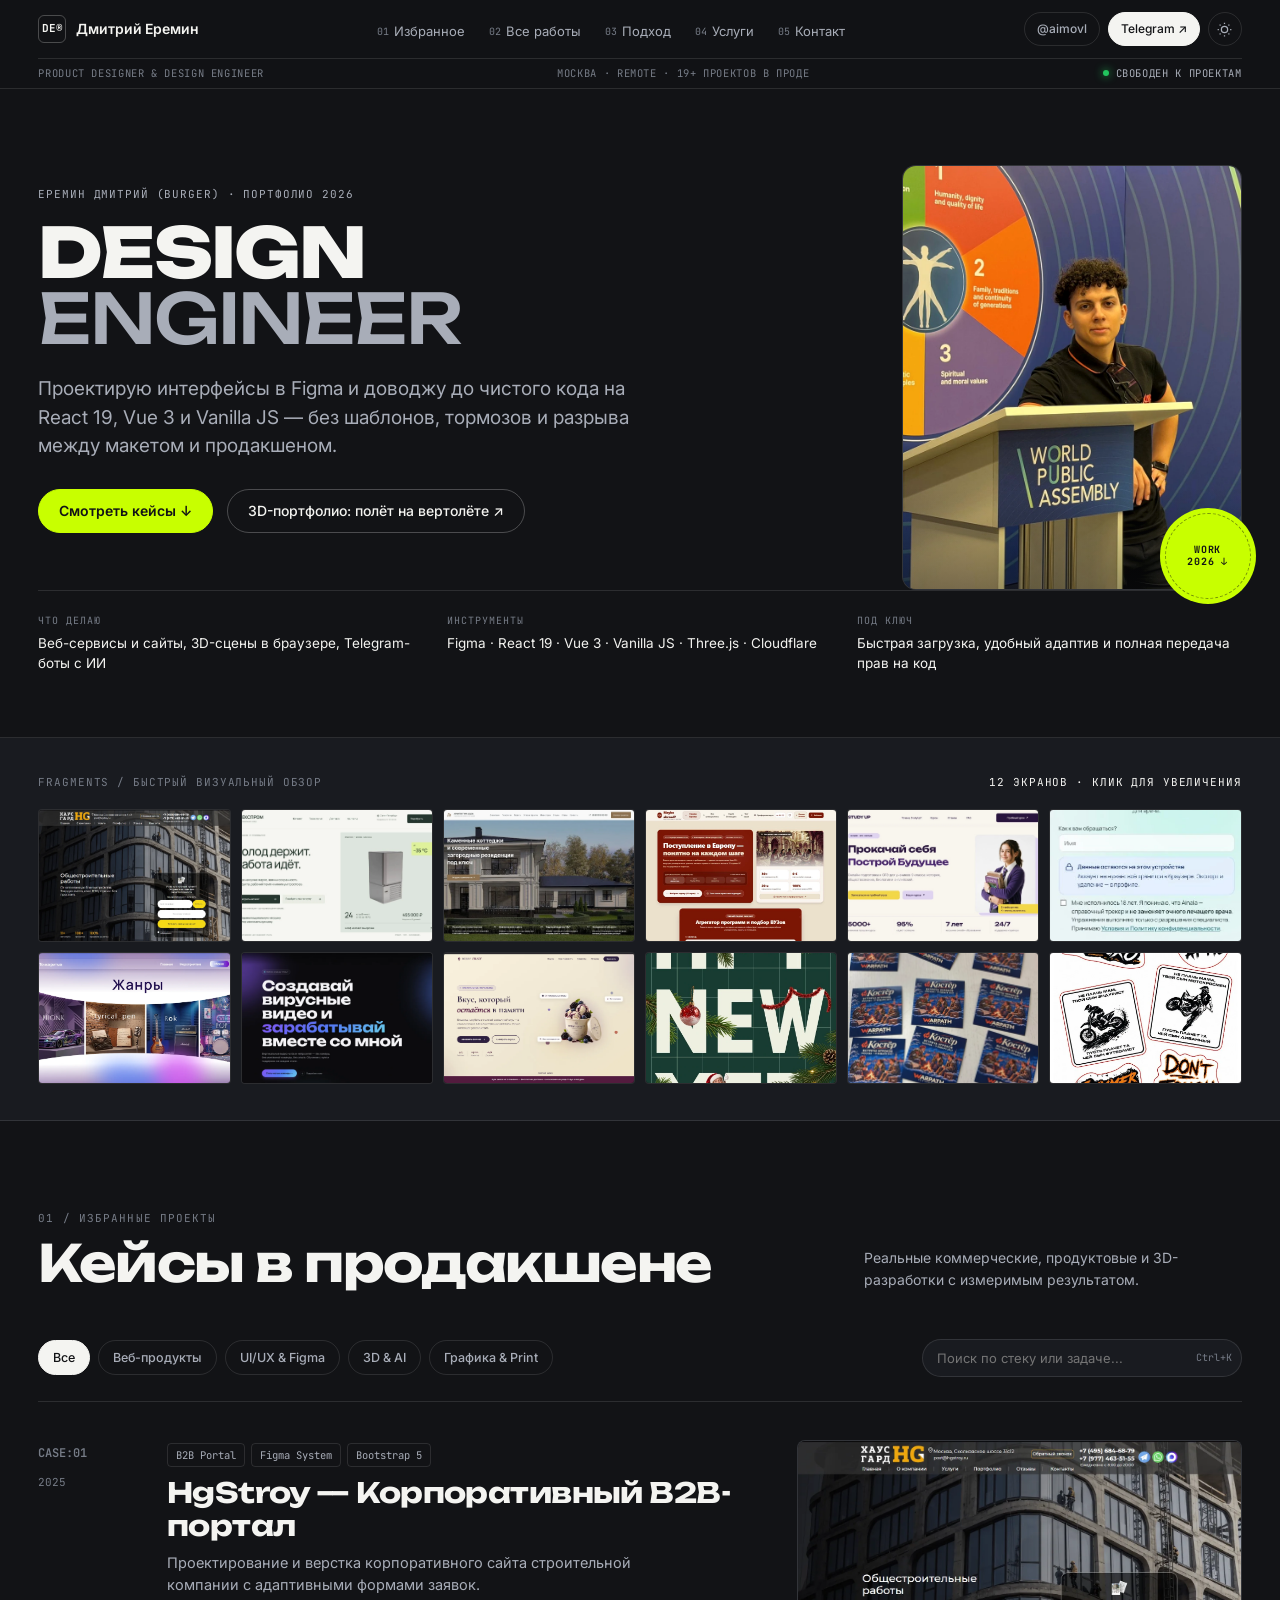
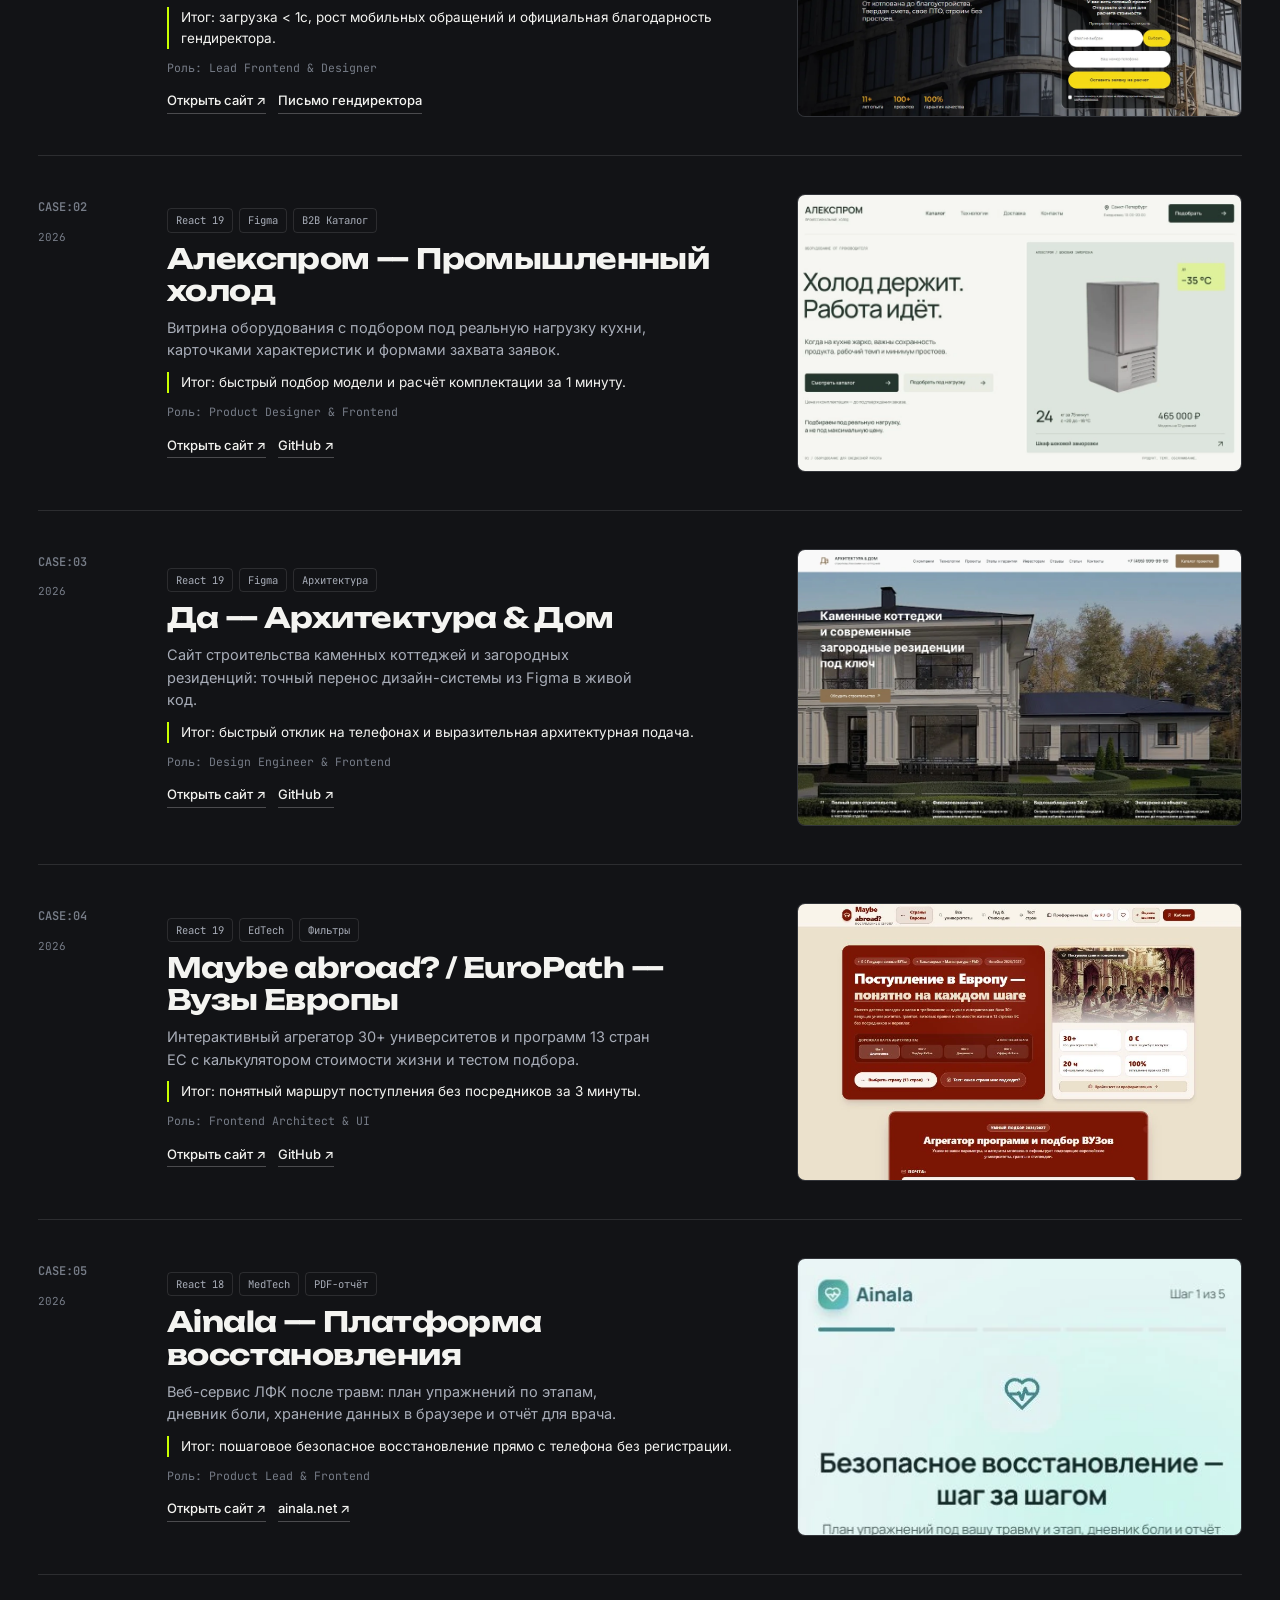
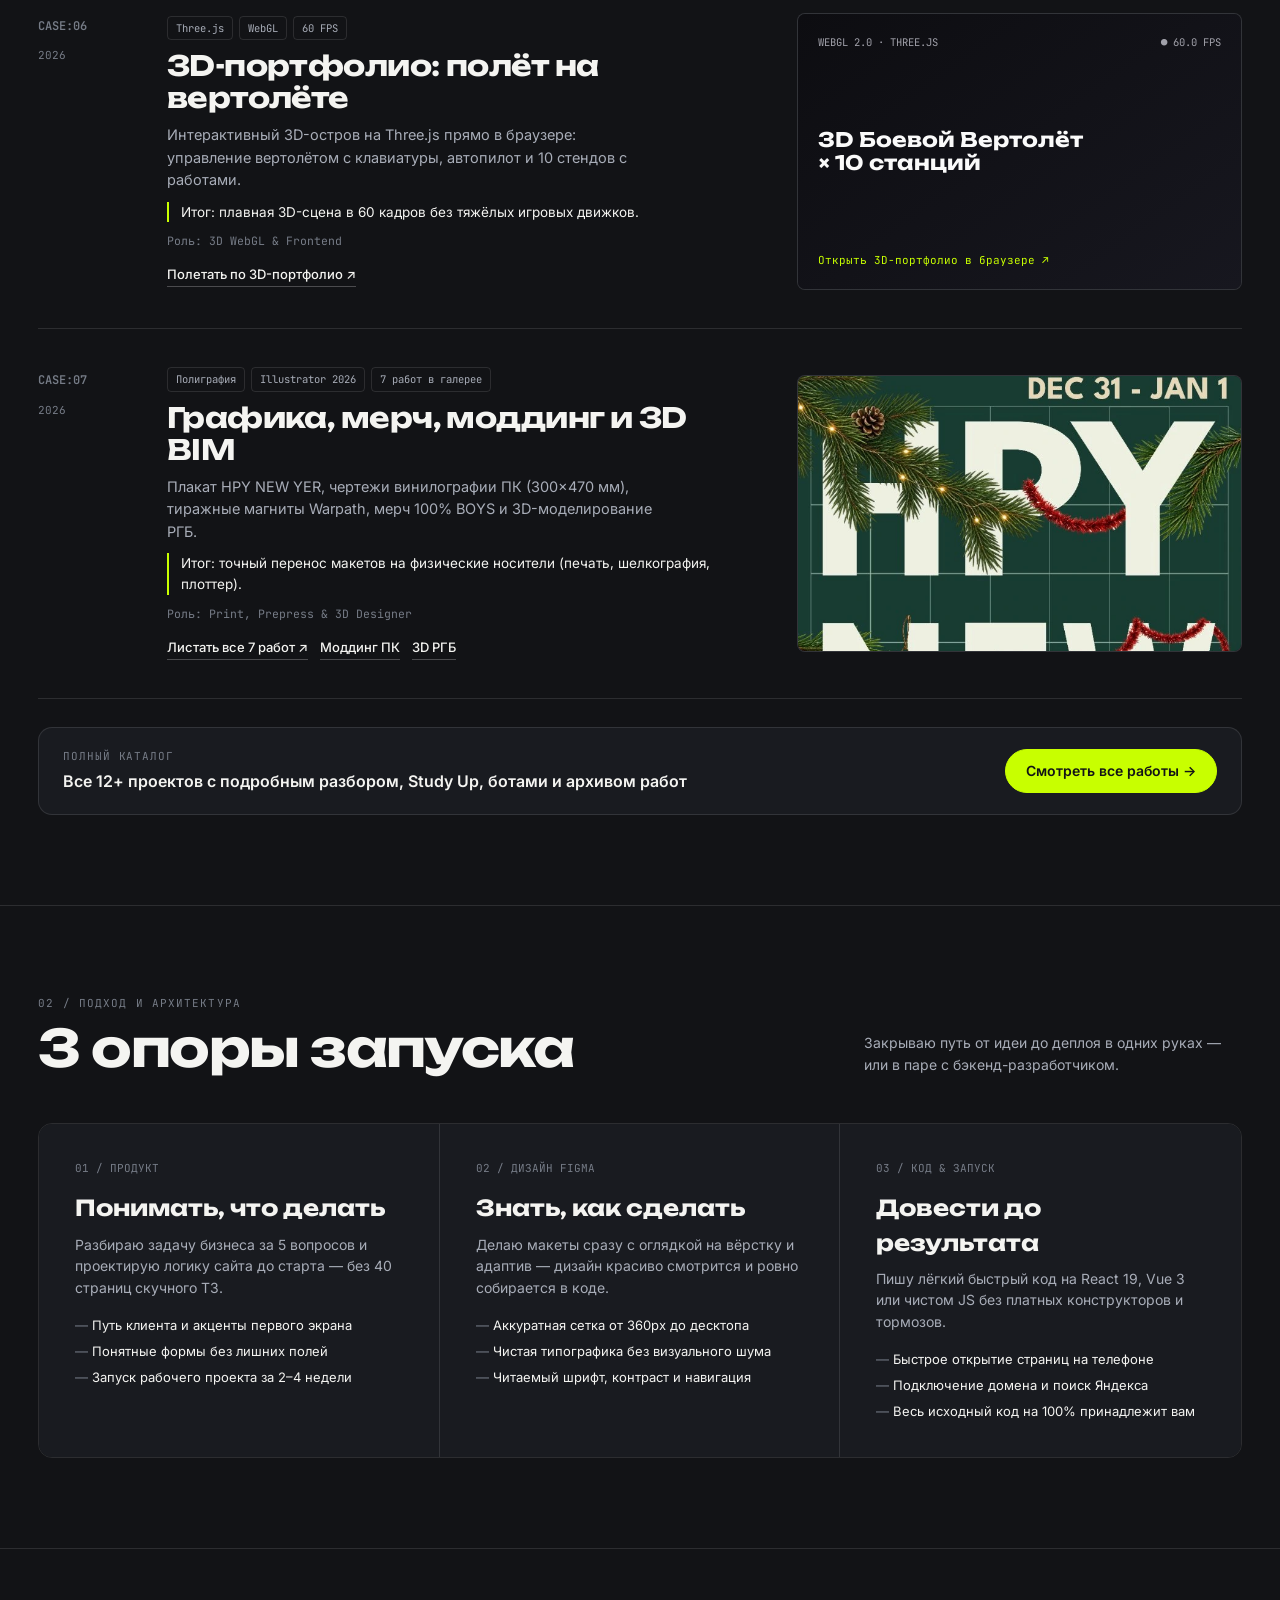
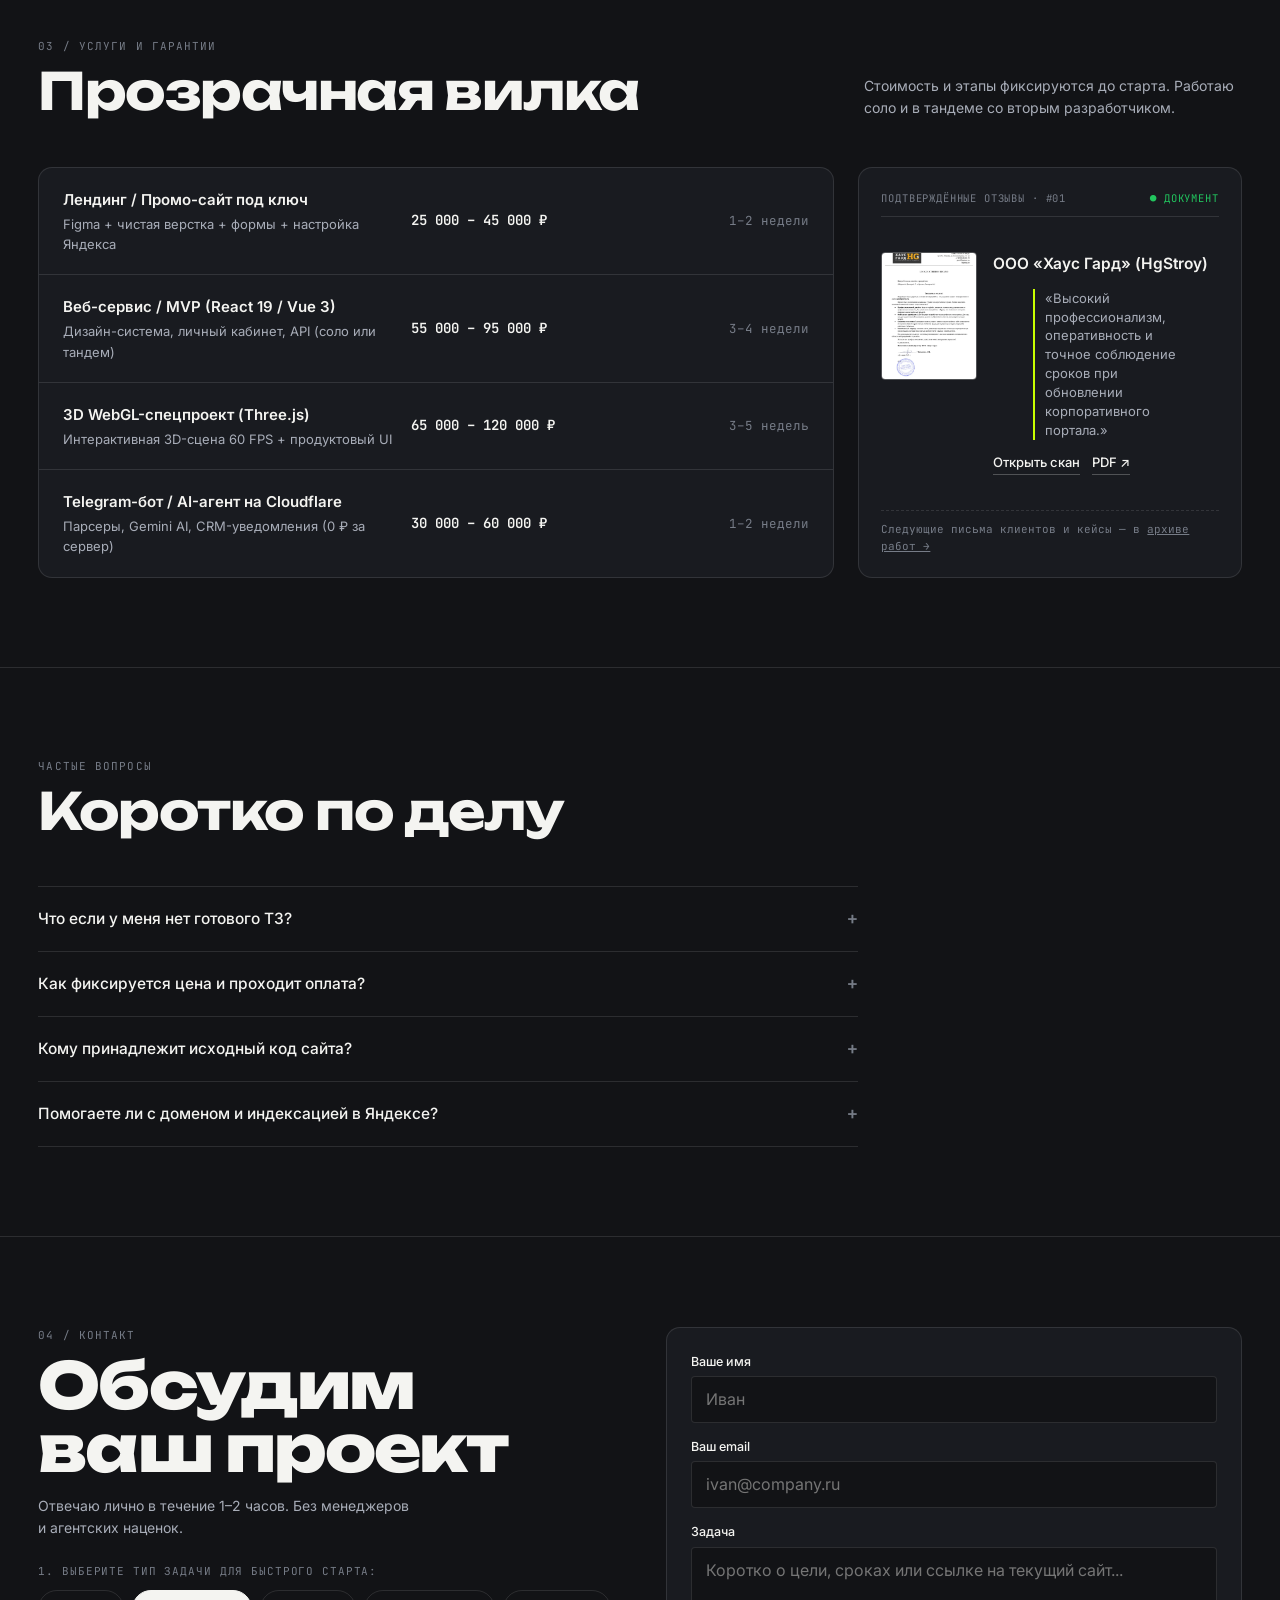
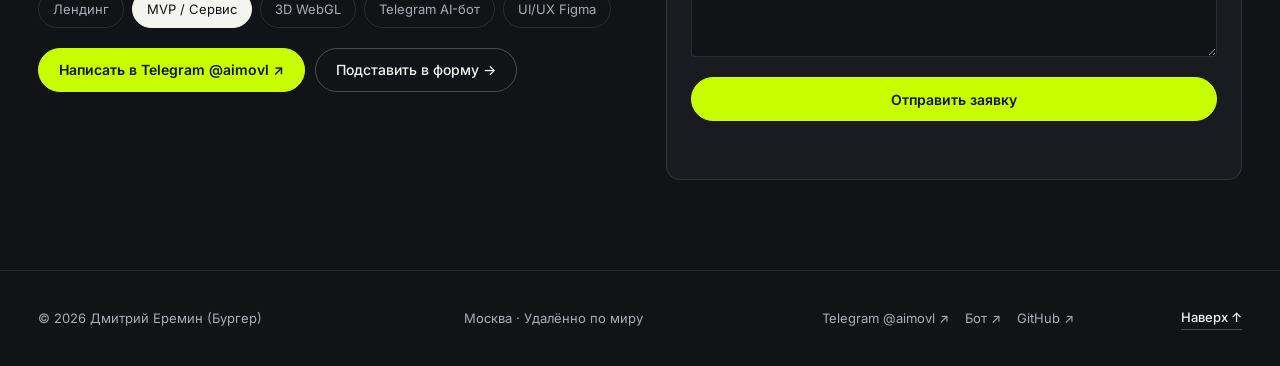
==== commit 3488a788: "feat(v3.2): add works.html archive, fix print gallery pagination, update screenshots, hero portrait " ====
--- a/index.html
+++ b/index.html
@@ -63,10 +63,11 @@
 
         <nav aria-label="Основная навигация">
           <ul class="nav-list" id="nav-list" data-open="false">
-            <li><a href="#cases" class="nav-link"><span class="nav-link-idx">01</span>Работы</a></li>
-            <li><a href="#approach" class="nav-link"><span class="nav-link-idx">02</span>Подход</a></li>
-            <li><a href="#formats" class="nav-link"><span class="nav-link-idx">03</span>Услуги</a></li>
-            <li><a href="#contact" class="nav-link"><span class="nav-link-idx">04</span>Контакт</a></li>
+            <li><a href="#cases" class="nav-link"><span class="nav-link-idx">01</span>Избранное</a></li>
+            <li><a href="works.html" class="nav-link"><span class="nav-link-idx">02</span>Все работы</a></li>
+            <li><a href="#approach" class="nav-link"><span class="nav-link-idx">03</span>Подход</a></li>
+            <li><a href="#formats" class="nav-link"><span class="nav-link-idx">04</span>Услуги</a></li>
+            <li><a href="#contact" class="nav-link"><span class="nav-link-idx">05</span>Контакт</a></li>
           </ul>
         </nav>
 
@@ -110,15 +111,15 @@
             </p>
             <div class="hero-cta-row">
               <a href="#cases" class="btn btn-accent">Смотреть кейсы ↓</a>
-              <a href="https://228burger228.github.io/Game-portfolio/" target="_blank" rel="noopener noreferrer" class="btn btn-outline">3D-версия (Three.js) ↗</a>
+              <a href="https://228burger228.github.io/Game-portfolio/" target="_blank" rel="noopener noreferrer" class="btn btn-outline">3D-портфолио: полёт на вертолёте ↗</a>
             </div>
           </div>
 
           <div class="hero-portrait-frame">
             <div class="hero-portrait-box">
-              <img src="assets/img/hero-portrait.webp" width="720" height="900" alt="Дмитрий Еремин — Product Designer и Design Engineer" class="hero-portrait-img" fetchpriority="high" decoding="async" />
-            </div>
-            <a href="#cases" class="stamp-badge hero-portrait-stamp" aria-label="К выбранным работам">
+              <img src="assets/img/hero-portrait.webp" width="800" height="1000" alt="Дмитрий Еремин на World Public Assembly — Product Designer и Design Engineer" class="hero-portrait-img" fetchpriority="high" decoding="async" />
+            </div>
+            <a href="works.html" class="stamp-badge hero-portrait-stamp" aria-label="Ко всем работам">
               <span class="stamp-ring" aria-hidden="true"></span>
               <span class="stamp-badge-text">Work<br>2026 ↓</span>
             </a>
@@ -129,15 +130,15 @@
         <div class="hero-matrix">
           <div>
             <span class="matrix-label">Что делаю</span>
-            <p class="matrix-value">Веб-сервисы и MVP, промо-сайты, 3D WebGL-спецпроекты, Telegram AI-боты</p>
+            <p class="matrix-value">Веб-сервисы и сайты, 3D-сцены в браузере, Telegram-боты с ИИ</p>
           </div>
           <div>
             <span class="matrix-label">Инструменты</span>
-            <p class="matrix-value">Figma · React 19 · Vue 3 · Vanilla ES6+ · Three.js · Cloudflare Workers</p>
-          </div>
-          <div>
-            <span class="matrix-label">Стандарт</span>
-            <p class="matrix-value">Загрузка &lt; 0.8с, Core Web Vitals 95+, точный перенос из Figma 1:1</p>
+            <p class="matrix-value">Figma · React 19 · Vue 3 · Vanilla JS · Three.js · Cloudflare</p>
+          </div>
+          <div>
+            <span class="matrix-label">Под ключ</span>
+            <p class="matrix-value">Быстрая загрузка, удобный адаптив и полная передача прав на код</p>
           </div>
         </div>
       </div>
@@ -211,23 +212,135 @@
           </article>
 
           <!-- CASE:02 -->
-          <article class="case-row" data-cat="web ui ai">
+          <article class="case-row" data-cat="web ui">
             <div class="case-num-col">
               <span class="case-index">CASE:02</span>
               <span class="case-year">2026</span>
             </div>
             <div class="case-info">
               <div class="case-badges">
+                <span class="case-tag">React 19</span>
+                <span class="case-tag">Figma</span>
+                <span class="case-tag">B2B Каталог</span>
+              </div>
+              <h3 class="case-title">Алекспром — Промышленный холод</h3>
+              <p class="case-summary">Витрина оборудования с подбором под реальную нагрузку кухни, карточками характеристик и формами захвата заявок.</p>
+              <p class="case-result">Итог: быстрый подбор модели и расчёт комплектации за 1 минуту.</p>
+              <span class="case-meta-line">Роль: Product Designer &amp; Frontend</span>
+              <div class="case-links">
+                <a href="https://228burger228.github.io/Frost/docs/" target="_blank" rel="noopener noreferrer" class="case-link">Открыть сайт ↗</a>
+                <a href="https://github.com/228burger228/Frost" target="_blank" rel="noopener noreferrer" class="case-link">GitHub ↗</a>
+              </div>
+            </div>
+            <div class="case-media">
+              <button type="button" class="case-media-btn" data-preview="assets/img/frosTscrin.webp" data-preview-title="Алекспром — Промышленный холод" aria-label="Увеличить скриншот Алекспром">
+                <img src="assets/img/frosTscrin.webp" width="1024" height="600" alt="Алекспром — каталог оборудования" loading="lazy" decoding="async" />
+              </button>
+            </div>
+          </article>
+
+          <!-- CASE:03 -->
+          <article class="case-row" data-cat="web ui">
+            <div class="case-num-col">
+              <span class="case-index">CASE:03</span>
+              <span class="case-year">2026</span>
+            </div>
+            <div class="case-info">
+              <div class="case-badges">
+                <span class="case-tag">React 19</span>
+                <span class="case-tag">Figma</span>
+                <span class="case-tag">Архитектура</span>
+              </div>
+              <h3 class="case-title">Да — Архитектура &amp; Дом</h3>
+              <p class="case-summary">Сайт строительства каменных коттеджей и загородных резиденций: точный перенос дизайн-системы из Figma в живой код.</p>
+              <p class="case-result">Итог: быстрый отклик на телефонах и выразительная архитектурная подача.</p>
+              <span class="case-meta-line">Роль: Design Engineer &amp; Frontend</span>
+              <div class="case-links">
+                <a href="https://228burger228.github.io/cottedj/" target="_blank" rel="noopener noreferrer" class="case-link">Открыть сайт ↗</a>
+                <a href="https://github.com/228burger228/cottedj" target="_blank" rel="noopener noreferrer" class="case-link">GitHub ↗</a>
+              </div>
+            </div>
+            <div class="case-media">
+              <button type="button" class="case-media-btn" data-preview="assets/img/cottedj.webp" data-preview-title="Да — Архитектура &amp; Дом" aria-label="Увеличить скриншот Да — Архитектура и Дом">
+                <img src="assets/img/cottedj.webp" width="1024" height="655" alt="Да — Архитектура и Дом" loading="lazy" decoding="async" />
+              </button>
+            </div>
+          </article>
+
+          <!-- CASE:04 -->
+          <article class="case-row" data-cat="web ui">
+            <div class="case-num-col">
+              <span class="case-index">CASE:04</span>
+              <span class="case-year">2026</span>
+            </div>
+            <div class="case-info">
+              <div class="case-badges">
+                <span class="case-tag">React 19</span>
+                <span class="case-tag">EdTech</span>
+                <span class="case-tag">Фильтры</span>
+              </div>
+              <h3 class="case-title">Maybe abroad? / EuroPath — Вузы Европы</h3>
+              <p class="case-summary">Интерактивный агрегатор 30+ университетов и программ 13 стран ЕС с калькулятором стоимости жизни и тестом подбора.</p>
+              <p class="case-result">Итог: понятный маршрут поступления без посредников за 3 минуты.</p>
+              <span class="case-meta-line">Роль: Frontend Architect &amp; UI</span>
+              <div class="case-links">
+                <a href="https://228burger228.github.io/school-333/docs/index.html" target="_blank" rel="noopener noreferrer" class="case-link">Открыть сайт ↗</a>
+                <a href="https://github.com/228burger228/school-333" target="_blank" rel="noopener noreferrer" class="case-link">GitHub ↗</a>
+              </div>
+            </div>
+            <div class="case-media">
+              <button type="button" class="case-media-btn" data-preview="assets/img/europath.webp" data-preview-title="Maybe abroad? / EuroPath — Вузы Европы" aria-label="Увеличить скриншот EuroPath">
+                <img src="assets/img/europath.webp" width="1024" height="520" alt="EuroPath — навигатор высшего образования" loading="lazy" decoding="async" />
+              </button>
+            </div>
+          </article>
+
+          <!-- CASE:05 -->
+          <article class="case-row" data-cat="web">
+            <div class="case-num-col">
+              <span class="case-index">CASE:05</span>
+              <span class="case-year">2026</span>
+            </div>
+            <div class="case-info">
+              <div class="case-badges">
+                <span class="case-tag">React 18</span>
+                <span class="case-tag">MedTech</span>
+                <span class="case-tag">PDF-отчёт</span>
+              </div>
+              <h3 class="case-title">Ainala — Платформа восстановления</h3>
+              <p class="case-summary">Веб-сервис ЛФК после травм: план упражнений по этапам, дневник боли, хранение данных в браузере и отчёт для врача.</p>
+              <p class="case-result">Итог: пошаговое безопасное восстановление прямо с телефона без регистрации.</p>
+              <span class="case-meta-line">Роль: Product Lead &amp; Frontend</span>
+              <div class="case-links">
+                <a href="https://ainala.net/docs/index.html" target="_blank" rel="noopener noreferrer" class="case-link">Открыть сайт ↗</a>
+                <a href="https://ainala.net" target="_blank" rel="noopener noreferrer" class="case-link">ainala.net ↗</a>
+              </div>
+            </div>
+            <div class="case-media">
+              <button type="button" class="case-media-btn" data-preview="assets/img/ainala.webp" data-preview-title="Ainala — Платформа восстановления" aria-label="Увеличить скриншот Ainala">
+                <img src="assets/img/ainala.webp" width="439" height="875" alt="Ainala Rehab" loading="lazy" decoding="async" />
+              </button>
+            </div>
+          </article>
+
+          <!-- CASE:06 -->
+          <article class="case-row" data-cat="ai web">
+            <div class="case-num-col">
+              <span class="case-index">CASE:06</span>
+              <span class="case-year">2026</span>
+            </div>
+            <div class="case-info">
+              <div class="case-badges">
                 <span class="case-tag">Three.js</span>
-                <span class="case-tag">GLSL Shaders</span>
+                <span class="case-tag">WebGL</span>
                 <span class="case-tag">60 FPS</span>
               </div>
-              <h3 class="case-title">Game Portfolio 2.0 — Интерактивный 3D-мир</h3>
-              <p class="case-summary">3D-портфолио на чистом Three.js без тяжёлых движков: полёт вертолёта на WASD, автопилот и шейдеры воды.</p>
-              <p class="case-result">Итог: стабильные 60 FPS прямо в браузере и 10 интерактивных 3D-станций кейсов.</p>
-              <span class="case-meta-line">Роль: 3D WebGL &amp; Frontend Architect</span>
+              <h3 class="case-title">3D-портфолио: полёт на вертолёте</h3>
+              <p class="case-summary">Интерактивный 3D-остров на Three.js прямо в браузере: управление вертолётом с клавиатуры, автопилот и 10 стендов с работами.</p>
+              <p class="case-result">Итог: плавная 3D-сцена в 60 кадров без тяжёлых игровых движков.</p>
+              <span class="case-meta-line">Роль: 3D WebGL &amp; Frontend</span>
               <div class="case-links">
-                <a href="https://228burger228.github.io/Game-portfolio/" target="_blank" rel="noopener noreferrer" class="case-link">Играть в браузере ↗</a>
+                <a href="https://228burger228.github.io/Game-portfolio/" target="_blank" rel="noopener noreferrer" class="case-link">Полетать по 3D-портфолио ↗</a>
               </div>
             </div>
             <div class="case-media">
@@ -237,241 +350,50 @@
                   <span>● 60.0 FPS</span>
                 </div>
                 <div class="case-spec-main">3D Боевой Вертолёт<br>× 10 станций</div>
-                <div class="case-spec-foot">Запустить интерактивную сцену ↗</div>
+                <div class="case-spec-foot">Открыть 3D-портфолио в браузере ↗</div>
               </a>
             </div>
           </article>
 
-          <!-- CASE:03 -->
-          <article class="case-row" data-cat="web ui">
-            <div class="case-num-col">
-              <span class="case-index">CASE:03</span>
-              <span class="case-year">2026</span>
-            </div>
-            <div class="case-info">
-              <div class="case-badges">
-                <span class="case-tag">React 19</span>
-                <span class="case-tag">Vite 6</span>
-                <span class="case-tag">Figma 1:1</span>
-              </div>
-              <h3 class="case-title">Алекспром — B2B-каталог оборудования</h3>
-              <p class="case-summary">Витрина промышленного холода по макету из Figma: карточки ТТХ, онлайн-подбор смет и захват лидов.</p>
-              <p class="case-result">Итог: подбор оборудования и отправка заявки в отдел продаж за 1 минуту.</p>
-              <span class="case-meta-line">Роль: Product Designer &amp; Frontend</span>
-              <div class="case-links">
-                <a href="https://228burger228.github.io/Frost/docs/" target="_blank" rel="noopener noreferrer" class="case-link">Открыть сайт ↗</a>
-                <a href="https://github.com/228burger228/Frost" target="_blank" rel="noopener noreferrer" class="case-link">GitHub ↗</a>
-              </div>
-            </div>
-            <div class="case-media">
-              <button type="button" class="case-media-btn" data-preview="assets/img/frosTscrin.webp" data-preview-title="Алекспром — B2B каталог" aria-label="Увеличить скриншот Алекспром">
-                <img src="assets/img/frosTscrin.webp" width="1024" height="525" alt="Алекспром — каталог оборудования" loading="lazy" decoding="async" />
-              </button>
-            </div>
-          </article>
-
-          <!-- CASE:04 -->
-          <article class="case-row" data-cat="web ui">
-            <div class="case-num-col">
-              <span class="case-index">CASE:04</span>
-              <span class="case-year">2026</span>
-            </div>
-            <div class="case-info">
-              <div class="case-badges">
-                <span class="case-tag">React 19</span>
-                <span class="case-tag">Tailwind v4</span>
-                <span class="case-tag">Figma 1:1</span>
-              </div>
-              <h3 class="case-title">Да — Архитектура &amp; Дом</h3>
-              <p class="case-summary">Премиальный сайт строительства каменных коттеджей: перенос дизайн-системы из Figma в React 1:1.</p>
-              <p class="case-result">Итог: моментальный отклик на смартфонах и 100% точность авторской типографике.</p>
-              <span class="case-meta-line">Роль: Design Engineer &amp; Frontend</span>
-              <div class="case-links">
-                <a href="https://228burger228.github.io/cottedj/" target="_blank" rel="noopener noreferrer" class="case-link">Открыть сайт ↗</a>
-                <a href="https://github.com/228burger228/cottedj" target="_blank" rel="noopener noreferrer" class="case-link">GitHub ↗</a>
-              </div>
-            </div>
-            <div class="case-media">
-              <button type="button" class="case-media-btn" data-preview="assets/img/cottedj.webp" data-preview-title="Да — Архитектура &amp; Дом" aria-label="Увеличить скриншот Да — Архитектура и Дом">
-                <img src="assets/img/cottedj.webp" width="342" height="590" alt="Да — Архитектура и Дом" loading="lazy" decoding="async" />
-              </button>
-            </div>
-          </article>
-
-          <!-- CASE:05 -->
-          <article class="case-row" data-cat="web ui">
-            <div class="case-num-col">
-              <span class="case-index">CASE:05</span>
-              <span class="case-year">2026</span>
-            </div>
-            <div class="case-info">
-              <div class="case-badges">
-                <span class="case-tag">React 19</span>
-                <span class="case-tag">EdTech</span>
-                <span class="case-tag">Калькулятор</span>
-              </div>
-              <h3 class="case-title">EuroPath — Навигатор вузов Европы</h3>
-              <p class="case-summary">Каталог программ 13 стран с бесплатным обучением (0 €), грантами и расчётом бюджета жизни.</p>
-              <p class="case-result">Итог: подбор университета за 3 минуты без платных агентств.</p>
-              <span class="case-meta-line">Роль: Frontend Architect &amp; UI</span>
-              <div class="case-links">
-                <a href="https://228burger228.github.io/school-333/docs/index.html" target="_blank" rel="noopener noreferrer" class="case-link">Открыть сайт ↗</a>
-                <a href="https://github.com/228burger228/school-333" target="_blank" rel="noopener noreferrer" class="case-link">GitHub ↗</a>
-              </div>
-            </div>
-            <div class="case-media">
-              <button type="button" class="case-media-btn" data-preview="assets/img/europath.webp" data-preview-title="EuroPath — Навигатор вузов Европы" aria-label="Увеличить скриншот EuroPath">
-                <img src="assets/img/europath.webp" width="1376" height="768" alt="EuroPath — навигатор высшего образования" loading="lazy" decoding="async" />
-              </button>
-            </div>
-          </article>
-
-          <!-- CASE:06 -->
-          <article class="case-row" data-cat="web">
-            <div class="case-num-col">
-              <span class="case-index">CASE:06</span>
-              <span class="case-year">2026</span>
-            </div>
-            <div class="case-info">
-              <div class="case-badges">
-                <span class="case-tag">React 18</span>
-                <span class="case-tag">MedTech</span>
-                <span class="case-tag">PDF Report</span>
-              </div>
-              <h3 class="case-title">Ainala Rehab — Платформа реабилитации</h3>
-              <p class="case-summary">Веб-сервис ЛФК после травм: фазовый план, детектор болевых стоп-триггеров и отчёт врачу в PDF.</p>
-              <p class="case-result">Итог: безопасное домашнее восстановление и наглядный трекинг для клиники.</p>
-              <span class="case-meta-line">Роль: Product Lead &amp; Frontend</span>
-              <div class="case-links">
-                <a href="https://228burger228.github.io/med/" target="_blank" rel="noopener noreferrer" class="case-link">Открыть сайт ↗</a>
-                <a href="https://github.com/228burger228/med" target="_blank" rel="noopener noreferrer" class="case-link">GitHub ↗</a>
-              </div>
-            </div>
-            <div class="case-media">
-              <button type="button" class="case-media-btn" data-preview="assets/img/ainala.webp" data-preview-title="Ainala Rehab — Платформа реабилитации" aria-label="Увеличить скриншот Ainala Rehab">
-                <img src="assets/img/ainala.webp" width="1376" height="768" alt="Ainala Rehab" loading="lazy" decoding="async" />
-              </button>
-            </div>
-          </article>
-
           <!-- CASE:07 -->
-          <article class="case-row" data-cat="ai">
+          <article class="case-row" data-cat="print">
             <div class="case-num-col">
               <span class="case-index">CASE:07</span>
               <span class="case-year">2026</span>
             </div>
             <div class="case-info">
               <div class="case-badges">
-                <span class="case-tag">Cloudflare Workers</span>
-                <span class="case-tag">Gemini API</span>
-                <span class="case-tag">Telegram</span>
-              </div>
-              <h3 class="case-title">Dmitry OS &amp; JobHunter AI</h3>
-              <p class="case-summary">Серверлесс AI-агенты в Telegram: голосовой парсинг задач в Google Календарь и 24/7 мониторинг бирж (HH/FL/Хабр).</p>
-              <p class="case-result">Итог: отклик &lt; 1с, экономия до 3 часов в день и 0 ₽ затрат на аренду сервера.</p>
-              <span class="case-meta-line">Роль: AI &amp; Serverless Architect</span>
-              <div class="case-links">
-                <a href="https://t.me/aimovl" target="_blank" rel="noopener noreferrer" class="case-link">Запросить демо в TG ↗</a>
-              </div>
-            </div>
-            <div class="case-media">
-              <div class="case-spec-card">
-                <div class="case-spec-head">
-                  <span>EDGE WORKER · FRA</span>
-                  <span>● 32ms</span>
-                </div>
-                <div class="case-spec-main">Gemini AI × Telegram<br>Serverless Pipeline</div>
-                <div class="case-spec-foot">0 ₽ / мес · 24/7 Scraping &amp; Voice Sync</div>
-              </div>
-            </div>
-          </article>
-
-          <!-- CASE:08 -->
-          <article class="case-row" data-cat="web ui">
-            <div class="case-num-col">
-              <span class="case-index">CASE:08</span>
-              <span class="case-year">2025–2026</span>
-            </div>
-            <div class="case-info">
-              <div class="case-badges">
-                <span class="case-tag">Vue 3</span>
-                <span class="case-tag">Vanilla JS</span>
-                <span class="case-tag">EdTech / Wiki</span>
-              </div>
-              <h3 class="case-title">Study Up · SkillForge · Warpath Wiki</h3>
-              <p class="case-summary">Серия образовательных и комьюнити-SPA: запуск онлайн-школы за 3 недели, дашборд курсов на Vue 3 и база знаний по 500+ юнитам.</p>
-              <p class="case-result">Итог: мгновенный поиск по базе без задержек и первые платящие ученики в срок.</p>
-              <span class="case-meta-line">Роль: Team Lead &amp; Frontend</span>
-              <div class="case-links">
-                <a href="https://228burger228.github.io/StudyUp/index.html" target="_blank" rel="noopener noreferrer" class="case-link">Study Up ↗</a>
-                <a href="https://228burger228.github.io/SkillForge/" target="_blank" rel="noopener noreferrer" class="case-link">SkillForge ↗</a>
-                <a href="https://228burger228.github.io/WarpathYTwiki/index.html" target="_blank" rel="noopener noreferrer" class="case-link">Warpath Wiki ↗</a>
-              </div>
-            </div>
-            <div class="case-media">
-              <button type="button" class="case-media-btn" data-preview="assets/img/warpathwikiscrin.webp" data-preview-title="Warpath Wiki — SPA база знаний на Vue 3" aria-label="Увеличить скриншот Warpath Wiki">
-                <img src="assets/img/warpathwikiscrin.webp" width="1400" height="719" alt="Warpath Wiki на Vue 3" loading="lazy" decoding="async" />
-              </button>
-            </div>
-          </article>
-
-          <!-- CASE:09 -->
-          <article class="case-row" data-cat="ui">
-            <div class="case-num-col">
-              <span class="case-index">CASE:09</span>
-              <span class="case-year">2025</span>
-            </div>
-            <div class="case-info">
-              <div class="case-badges">
-                <span class="case-tag">UI/UX</span>
-                <span class="case-tag">Figma</span>
-                <span class="case-tag">Яндекс Практикум</span>
-              </div>
-              <h3 class="case-title">Точка ритма — Стриминг-сервис</h3>
-              <p class="case-summary">Концепт тёмной дизайн-системы музыкального медиа-портала: эргономичный плеер и подбор по темпу.</p>
-              <p class="case-result">Итог: высокая оценка ревьюеров Яндекс Практикума за сетку и сценарий.</p>
-              <span class="case-meta-line">Роль: UI/UX Designer</span>
-              <div class="case-links">
-                <button type="button" class="case-link" data-preview="assets/img/tochkaritma.webp" data-preview-title="Точка ритма — UI/UX дизайн">Увеличить макет</button>
-              </div>
-            </div>
-            <div class="case-media">
-              <button type="button" class="case-media-btn" data-preview="assets/img/tochkaritma.webp" data-preview-title="Точка ритма — UI/UX дизайн" aria-label="Увеличить макет Точка ритма">
-                <img src="assets/img/tochkaritma.webp" width="1400" height="874" alt="Точка ритма UI/UX" loading="lazy" decoding="async" />
-              </button>
-            </div>
-          </article>
-
-          <!-- CASE:10 -->
-          <article class="case-row" data-cat="print">
-            <div class="case-num-col">
-              <span class="case-index">CASE:10</span>
-              <span class="case-year">2026</span>
-            </div>
-            <div class="case-info">
-              <div class="case-badges">
-                <span class="case-tag">Prepress</span>
+                <span class="case-tag">Полиграфия</span>
                 <span class="case-tag">Illustrator 2026</span>
-                <span class="case-tag">Revit / 3D</span>
+                <span class="case-tag">7 работ в галерее</span>
               </div>
               <h3 class="case-title">Графика, мерч, моддинг и 3D BIM</h3>
-              <p class="case-summary">Постерная швейцарская типографика, чертежи винилографии ПК (300×470 мм), тиражные магниты Warpath и BIM-реконструкция РГБ.</p>
-              <p class="case-result">Итог: 100% точность переноса на физические носители (шелкография, УФ-печать, плоттер).</p>
+              <p class="case-summary">Плакат HPY NEW YER, чертежи винилографии ПК (300×470 мм), тиражные магниты Warpath, мерч 100% BOYS и 3D-моделирование РГБ.</p>
+              <p class="case-result">Итог: точный перенос макетов на физические носители (печать, шелкография, плоттер).</p>
               <span class="case-meta-line">Роль: Print, Prepress &amp; 3D Designer</span>
               <div class="case-links">
-                <button type="button" class="case-link" data-preview="assets/img/pc_wrap_real.webp" data-preview-title="Моддинг корпуса ПК — Evangelion Unit-02">Моддинг ПК</button>
-                <button type="button" class="case-link" data-preview="assets/img/rimdvor1.webp" data-preview-title="Римский дворик РГБ — BIM &amp; Blender 3D">BIM &amp; 3D РГБ</button>
+                <button type="button" class="case-link" data-gallery="print" data-gallery-index="0" data-gallery-title="Графика, мерч, моддинг и 3D BIM">Листать все 7 работ ↗</button>
+                <button type="button" class="case-link" data-gallery="print" data-gallery-index="1" data-gallery-title="Графика, мерч, моддинг и 3D BIM">Моддинг ПК</button>
+                <button type="button" class="case-link" data-gallery="print" data-gallery-index="3" data-gallery-title="Графика, мерч, моддинг и 3D BIM">3D РГБ</button>
               </div>
             </div>
             <div class="case-media">
-              <button type="button" class="case-media-btn" data-preview="assets/img/poster_newyear.webp" data-preview-title="Авторская графика и препресс" aria-label="Увеличить постер">
-                <img src="assets/img/poster_newyear.webp" width="724" height="1024" alt="Постерная типографика" loading="lazy" decoding="async" />
+              <button type="button" class="case-media-btn" data-gallery="print" data-gallery-index="0" data-gallery-title="Графика, мерч, моддинг и 3D BIM" aria-label="Открыть галерею графики">
+                <img src="assets/img/poster_newyear.webp" width="724" height="1024" alt="Новогодний плакат HPY NEW YER" loading="lazy" decoding="async" />
               </button>
             </div>
           </article>
 
         </div>
         <p id="cases-empty" class="empty-cases" hidden>По этому запросу кейсов не найдено.</p>
+
+        <div class="cases-archive-cta">
+          <div class="cases-archive-copy">
+            <span class="cases-archive-kicker">Полный каталог</span>
+            <span class="cases-archive-title">Все 12+ проектов с подробным разбором, Study Up, ботами и архивом работ</span>
+          </div>
+          <a href="works.html" class="btn btn-accent">Смотреть все работы →</a>
+        </div>
       </div>
     </section>
 
@@ -490,31 +412,31 @@
           <article class="triad-cell">
             <span class="triad-num">01 / ПРОДУКТ</span>
             <h3 class="triad-title">Понимать, что делать</h3>
-            <p class="triad-desc">Отсекаю лишние фичи, собираю структуру и путь клиента за 5 точных вопросов — без 40 страниц ТЗ.</p>
+            <p class="triad-desc">Разбираю задачу бизнеса за 5 вопросов и проектирую логику сайта до старта — без 40 страниц скучного ТЗ.</p>
             <ul class="triad-list">
-              <li>CJM и акценты первого экрана</li>
-              <li>Снижение трения в формах и заявках</li>
-              <li>Фокус на быстрый MVP за 2–4 недели</li>
+              <li>Путь клиента и акценты первого экрана</li>
+              <li>Понятные формы без лишних полей</li>
+              <li>Запуск рабочего проекта за 2–4 недели</li>
             </ul>
           </article>
           <article class="triad-cell">
-            <span class="triad-num">02 / UI/UX FIGMA</span>
+            <span class="triad-num">02 / ДИЗАЙН FIGMA</span>
             <h3 class="triad-title">Знать, как сделать</h3>
-            <p class="triad-desc">Проектирую интерфейсы сразу с учётом вёрстки, сетки и доступности — макеты не ломаются в коде.</p>
+            <p class="triad-desc">Делаю макеты сразу с оглядкой на вёрстку и адаптив — дизайн красиво смотрится и ровно собирается в коде.</p>
             <ul class="triad-list">
-              <li>Токены, компоненты, адаптив с 360px</li>
-              <li>Чистая типографика без визуального мусора</li>
-              <li>Контраст и доступность WCAG AA</li>
+              <li>Аккуратная сетка от 360px до десктопа</li>
+              <li>Чистая типографика без визуального шума</li>
+              <li>Читаемый шрифт, контраст и навигация</li>
             </ul>
           </article>
           <article class="triad-cell">
-            <span class="triad-num">03 / КОД &amp; AI</span>
-            <h3 class="triad-title">Довести 1:1 до релиза</h3>
-            <p class="triad-desc">Переношу дизайн в лёгкий быстрый код на React 19, Vue 3 или нативном JS без платных конструкторов.</p>
+            <span class="triad-num">03 / КОД &amp; ЗАПУСК</span>
+            <h3 class="triad-title">Довести до результата</h3>
+            <p class="triad-desc">Пишу лёгкий быстрый код на React 19, Vue 3 или чистом JS без платных конструкторов и тормозов.</p>
             <ul class="triad-list">
-              <li>Загрузка &lt; 0.8с, Core Web Vitals 95+</li>
-              <li>SEO, Schema.org, Яндекс.Вебмастер</li>
-              <li>Исходники на 100% принадлежат вам</li>
+              <li>Быстрое открытие страниц на телефоне</li>
+              <li>Подключение домена и поиск Яндекса</li>
+              <li>Весь исходный код на 100% принадлежит вам</li>
             </ul>
           </article>
         </div>
@@ -569,17 +491,24 @@
           </div>
 
           <aside class="doc-proof-card" aria-label="Отзыв и документ">
-            <button type="button" class="doc-thumb-btn" data-preview="assets/img/hgstroyblag.webp" data-preview-fallback="assets/img/hgstroyblag.png" data-preview-title="Благодарственное письмо — ООО «Хаус Гард»" aria-label="Увеличить благодарственное письмо">
-              <img src="assets/img/hgstroyblag.webp" width="595" height="843" alt="Скан благодарственного письма ООО Хаус Гард" loading="lazy" decoding="async" />
-            </button>
-            <div class="doc-meta">
-              <h3>Благодарственное письмо</h3>
-              <p>Официальный отзыв гендиректора ООО «Хаус Гард» за разработку B2B-портала smr.hgstroy.ru.</p>
-              <div class="doc-actions">
-                <button type="button" class="case-link" data-preview="assets/img/hgstroyblag.webp" data-preview-fallback="assets/img/hgstroyblag.png" data-preview-title="Благодарственное письмо — ООО «Хаус Гард»">Просмотреть</button>
-                <a href="assets/docs/Благодарственное_письмо_команде_разработки.pdf" target="_blank" rel="noopener noreferrer" class="case-link">Скачать PDF ↗</a>
-              </div>
-            </div>
+            <div class="doc-proof-head">
+              <span>Подтверждённые отзывы · #01</span>
+              <span class="doc-proof-verified">● Документ</span>
+            </div>
+            <div class="doc-proof-body">
+              <button type="button" class="doc-thumb-btn" data-preview="assets/img/hgstroyblag.webp" data-preview-fallback="assets/img/hgstroyblag.png" data-preview-title="Благодарственное письмо — ООО «Хаус Гард»" aria-label="Увеличить благодарственное письмо">
+                <img src="assets/img/hgstroyblag.webp" width="595" height="843" alt="Скан благодарственного письма ООО Хаус Гард" loading="lazy" decoding="async" />
+              </button>
+              <div class="doc-meta">
+                <h3>ООО «Хаус Гард» (HgStroy)</h3>
+                <blockquote class="doc-quote">«Высокий профессионализм, оперативность и точное соблюдение сроков при обновлении корпоративного портала.»</blockquote>
+                <div class="doc-actions">
+                  <button type="button" class="case-link" data-preview="assets/img/hgstroyblag.webp" data-preview-fallback="assets/img/hgstroyblag.png" data-preview-title="Благодарственное письмо — ООО «Хаус Гард»">Открыть скан</button>
+                  <a href="assets/docs/Благодарственное_письмо_команде_разработки.pdf" target="_blank" rel="noopener noreferrer" class="case-link">PDF ↗</a>
+                </div>
+              </div>
+            </div>
+            <div class="doc-proof-foot">Следующие письма клиентов и кейсы — в <a href="works.html" style="text-decoration: underline;">архиве работ →</a></div>
           </aside>
         </div>
       </div>
@@ -598,7 +527,7 @@
         <div class="faq-wrap">
           <details class="faq-row">
             <summary class="faq-summary"><span>Что если у меня нет готового ТЗ?</span><span class="faq-plus">+</span></summary>
-            <p class="faq-body">Задам 5 вопросов о вашем бизнесе и клиентах, сам соберу логику экранов и интерактивный макет в Figma до написания кода.</p>
+            <p class="faq-body">Это нормально — писать десятки страниц не нужно. Я поговорю с вами, помогу выявить реальные потребности бизнеса, составлю короткий понятный бриф, соберу логику экранов и интерактивный макет в Figma до написания кода.</p>
           </details>
           <details class="faq-row">
             <summary class="faq-summary"><span>Как фиксируется цена и проходит оплата?</span><span class="faq-plus">+</span></summary>
--- a/css/tokens.css
+++ b/css/tokens.css
@@ -10,27 +10,27 @@
   --font-sans: 'Inter', -apple-system, BlinkMacSystemFont, 'Segoe UI', sans-serif;
   --font-mono: 'JetBrains Mono', ui-monospace, SFMono-Regular, Menlo, monospace;
 
-  /* Dark Theme (Default — Architectural Charcoal) */
-  --bg: #09090b;
-  --bg-elevated: #111114;
-  --bg-panel: #16161a;
-  --bg-hover: #1d1d22;
+  /* Dark Theme (Default — Architectural Slate inspired by Lucas Berghoef) */
+  --bg: #121316;
+  --bg-elevated: #191b20;
+  --bg-panel: #20232a;
+  --bg-hover: #262a33;
 
-  --text-primary: #fafafa;
-  --text-secondary: #a1a1aa;
-  --text-muted: #71717a;
+  --text-primary: #f4f4f1;
+  --text-secondary: #a8adb8;
+  --text-muted: #767c87;
 
-  --line: rgba(255, 255, 255, 0.1);
-  --line-strong: rgba(255, 255, 255, 0.22);
+  --line: rgba(255, 255, 255, 0.11);
+  --line-strong: rgba(255, 255, 255, 0.24);
 
   /* Signal Accent — Inspired by Lucas Berghoef PF3.0 */
   --accent: #c8ff00;
-  --accent-ink: #09090b;
-  --status-ok: #10b981;
+  --accent-ink: #121316;
+  --status-ok: #22c55e;
   --status-err: #ef4444;
 
-  --header-bg: rgba(9, 9, 11, 0.88);
-  --portrait-tint: rgba(9, 9, 11, 0.28);
+  --header-bg: rgba(18, 19, 22, 0.9);
+  --portrait-tint: rgba(18, 19, 22, 0);
 
   /* Layout & Radius */
   --container-max: 1320px;
--- a/css/sections.css
+++ b/css/sections.css
@@ -126,7 +126,7 @@
     content: "";
     position: absolute;
     inset: 0;
-    background: linear-gradient(to top, var(--bg) 0%, transparent 40%), var(--portrait-tint);
+    background: linear-gradient(to top, rgba(18, 19, 22, 0.42) 0%, transparent 24%);
     pointer-events: none;
   }
 
@@ -134,14 +134,15 @@
     width: 100%;
     height: 100%;
     object-fit: cover;
-    object-position: center top;
-    filter: contrast(1.06);
+    object-position: center 15%;
+    filter: contrast(1.03);
   }
 
   .hero-portrait-stamp {
     position: absolute;
     inset-block-end: -14px;
-    inset-inline-start: -18px;
+    inset-inline-end: -14px;
+    inset-inline-start: auto;
     z-index: 2;
   }
 
@@ -486,6 +487,39 @@
     color: #c8ff00;
   }
 
+  .cases-archive-cta {
+    margin-top: 28px;
+    padding: 20px 24px;
+    border: 1px solid var(--line);
+    border-radius: var(--radius-lg);
+    background: var(--bg-elevated);
+    display: flex;
+    align-items: center;
+    justify-content: space-between;
+    gap: 18px;
+    flex-wrap: wrap;
+  }
+
+  .cases-archive-copy {
+    display: flex;
+    flex-direction: column;
+    gap: 4px;
+  }
+
+  .cases-archive-kicker {
+    font-family: var(--font-mono);
+    font-size: 11px;
+    text-transform: uppercase;
+    letter-spacing: 0.08em;
+    color: var(--text-muted);
+  }
+
+  .cases-archive-title {
+    font-size: 16px;
+    font-weight: 600;
+    color: var(--text-primary);
+  }
+
   .empty-cases {
     padding: 40px 20px;
     text-align: center;
@@ -599,19 +633,50 @@
     border: 1px solid var(--line);
     border-radius: var(--radius-lg);
     background: var(--bg-elevated);
-    padding: 20px;
-    display: flex;
-    gap: 18px;
+    padding: 22px;
+    display: flex;
+    flex-direction: column;
+    justify-content: space-between;
+    gap: 16px;
+  }
+
+  .doc-proof-head {
+    display: flex;
     align-items: center;
+    justify-content: space-between;
+    gap: 10px;
+    font-family: var(--font-mono);
+    font-size: 10.5px;
+    text-transform: uppercase;
+    letter-spacing: 0.08em;
+    color: var(--text-muted);
+    padding-bottom: 10px;
+    border-bottom: 1px solid var(--line);
+  }
+
+  .doc-proof-verified {
+    color: var(--status-ok);
+  }
+
+  .doc-proof-body {
+    display: flex;
+    gap: 16px;
+    align-items: flex-start;
   }
 
   .doc-thumb-btn {
-    width: 92px;
+    width: 96px;
     aspect-ratio: 3 / 4;
     border-radius: var(--radius-sm);
     overflow: hidden;
-    border: 1px solid var(--line);
+    border: 1px solid var(--line-strong);
     flex-shrink: 0;
+    transition: transform var(--dur-fast) ease, border-color var(--dur-fast) ease;
+  }
+
+  .doc-thumb-btn:hover {
+    transform: translateY(-2px);
+    border-color: var(--accent);
   }
 
   .doc-thumb-btn img {
@@ -621,21 +686,32 @@
   }
 
   .doc-meta h3 {
-    font-size: 16px;
+    font-size: 15.5px;
     font-weight: 600;
     margin-bottom: 6px;
   }
 
-  .doc-meta p {
+  .doc-quote {
     font-size: 13px;
-    color: var(--text-secondary);
+    line-height: 1.45;
+    color: var(--text-secondary);
+    padding-inline-start: 10px;
+    border-inline-start: 2px solid var(--accent);
     margin-bottom: 12px;
   }
 
   .doc-actions {
     display: flex;
-    gap: 10px;
+    gap: 12px;
     flex-wrap: wrap;
+  }
+
+  .doc-proof-foot {
+    padding-top: 10px;
+    border-top: 1px dashed var(--line);
+    font-family: var(--font-mono);
+    font-size: 11px;
+    color: var(--text-muted);
   }
 
   /* ─── 6. FAQ (<details>) ───────────────────────────────────────────────── */
@@ -877,7 +953,7 @@
       height: 80px;
       inset-block-end: -10px;
       inset-inline-start: auto;
-      inset-inline-end: -10px;
+      inset-inline-end: 6px;
     }
 
     .hero-matrix {
@@ -930,5 +1006,15 @@
     .hero-display {
       font-size: 27px;
     }
+    .btn {
+      max-width: 100%;
+      white-space: normal;
+      text-align: center;
+      padding: 10px 16px;
+      font-size: 13px;
+    }
+    .doc-proof-body {
+      flex-direction: column;
+    }
   }
 }
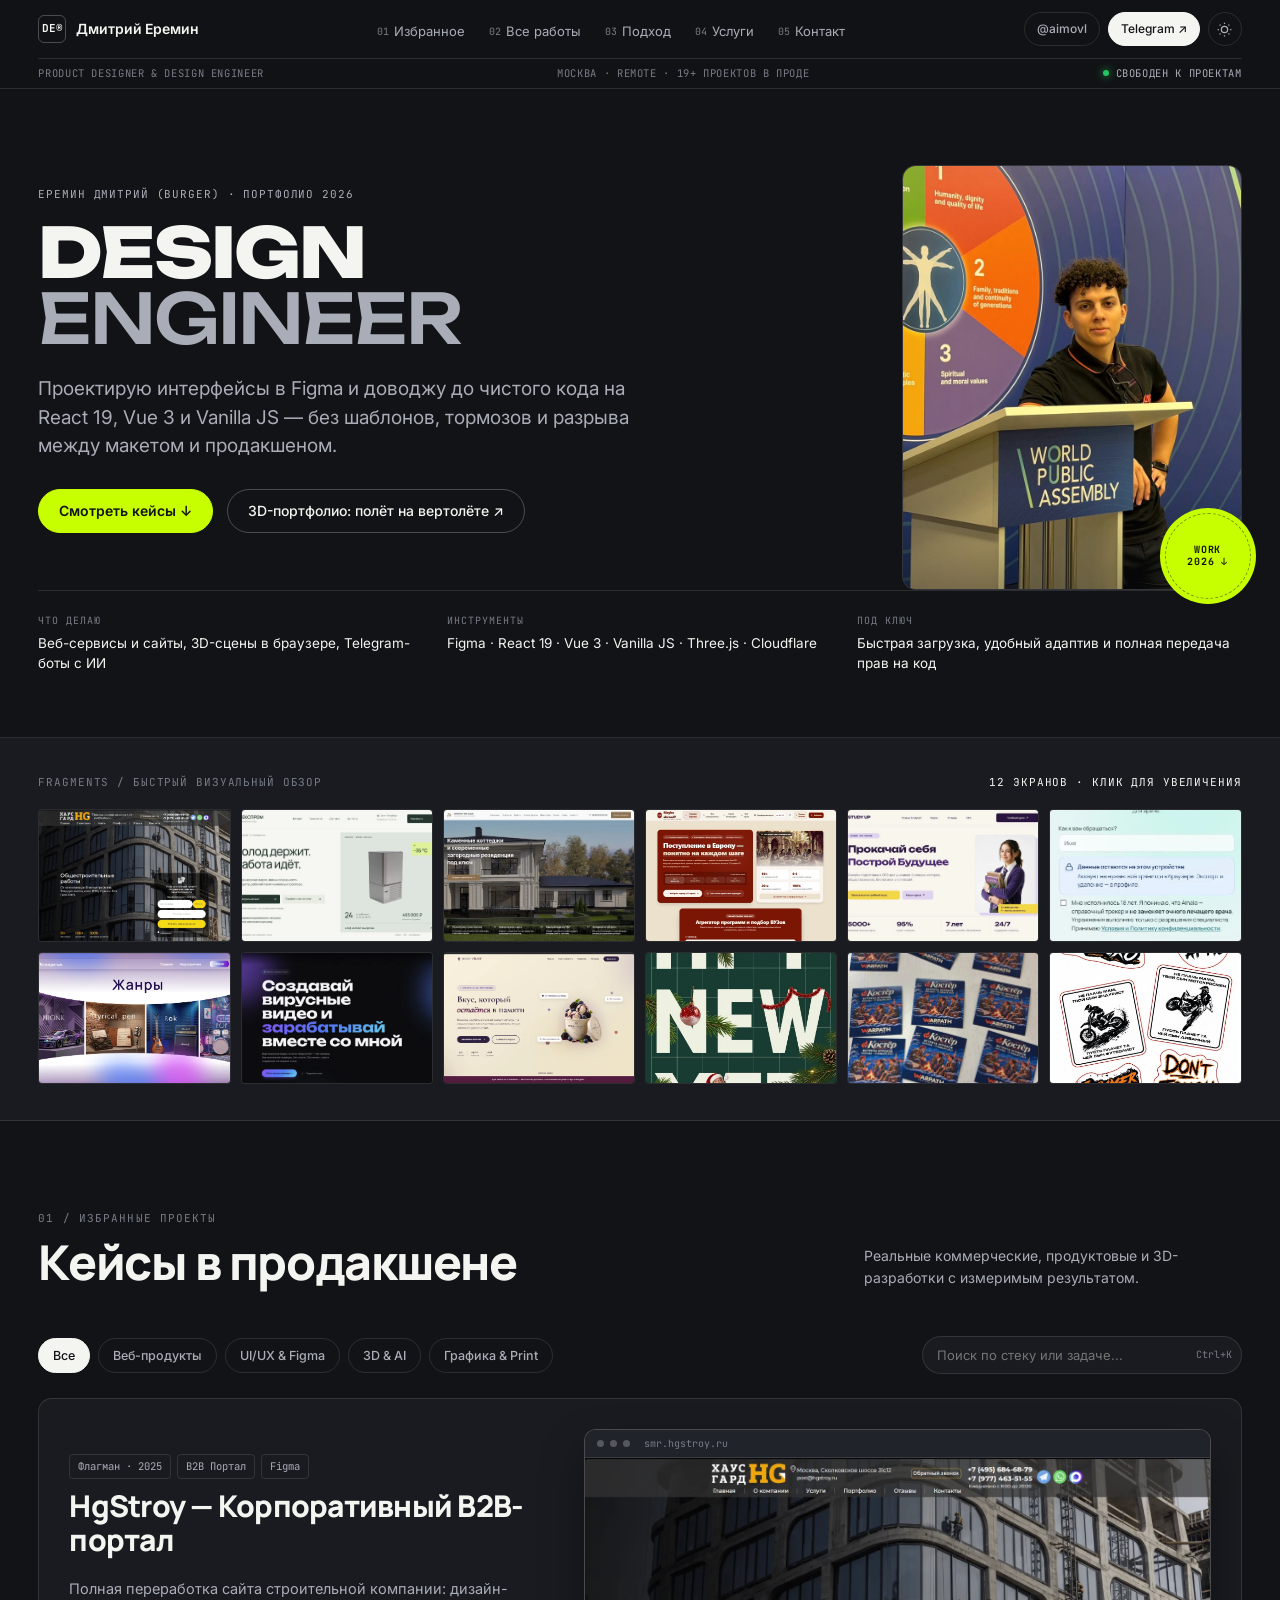
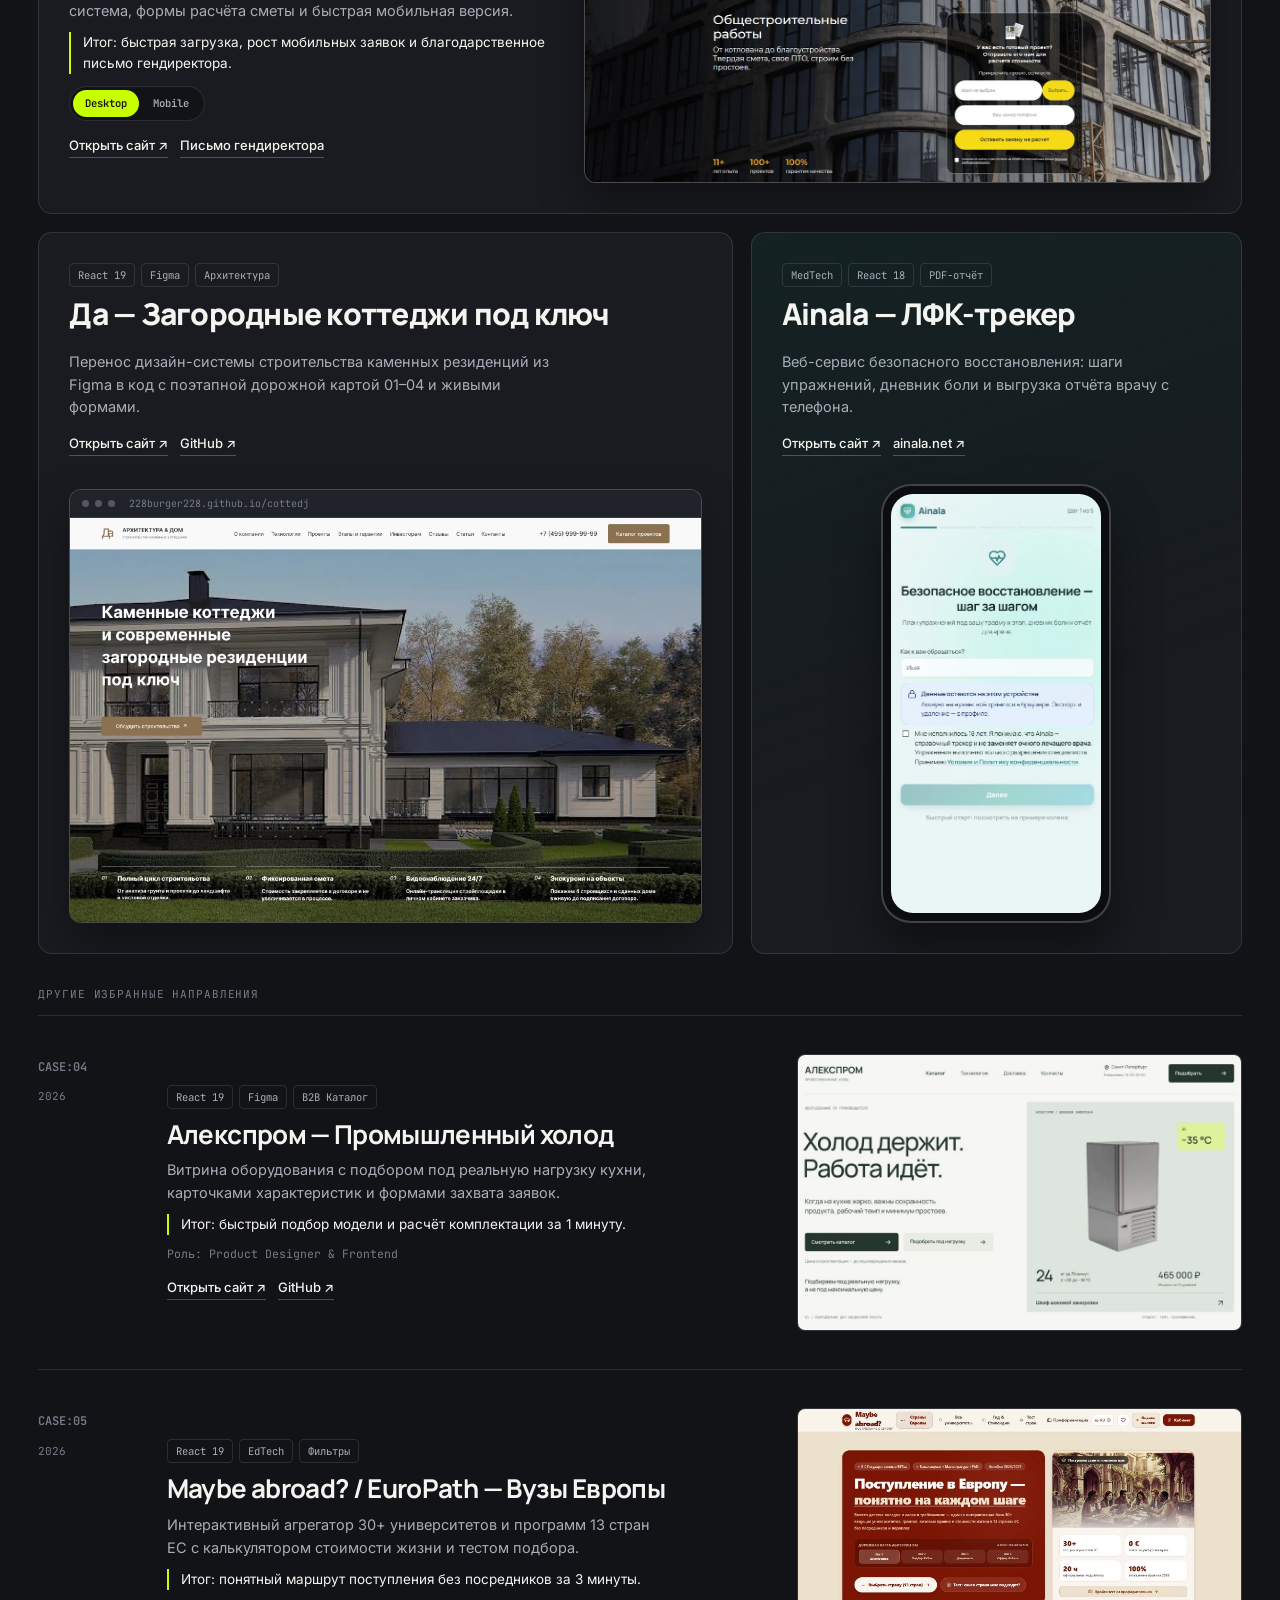
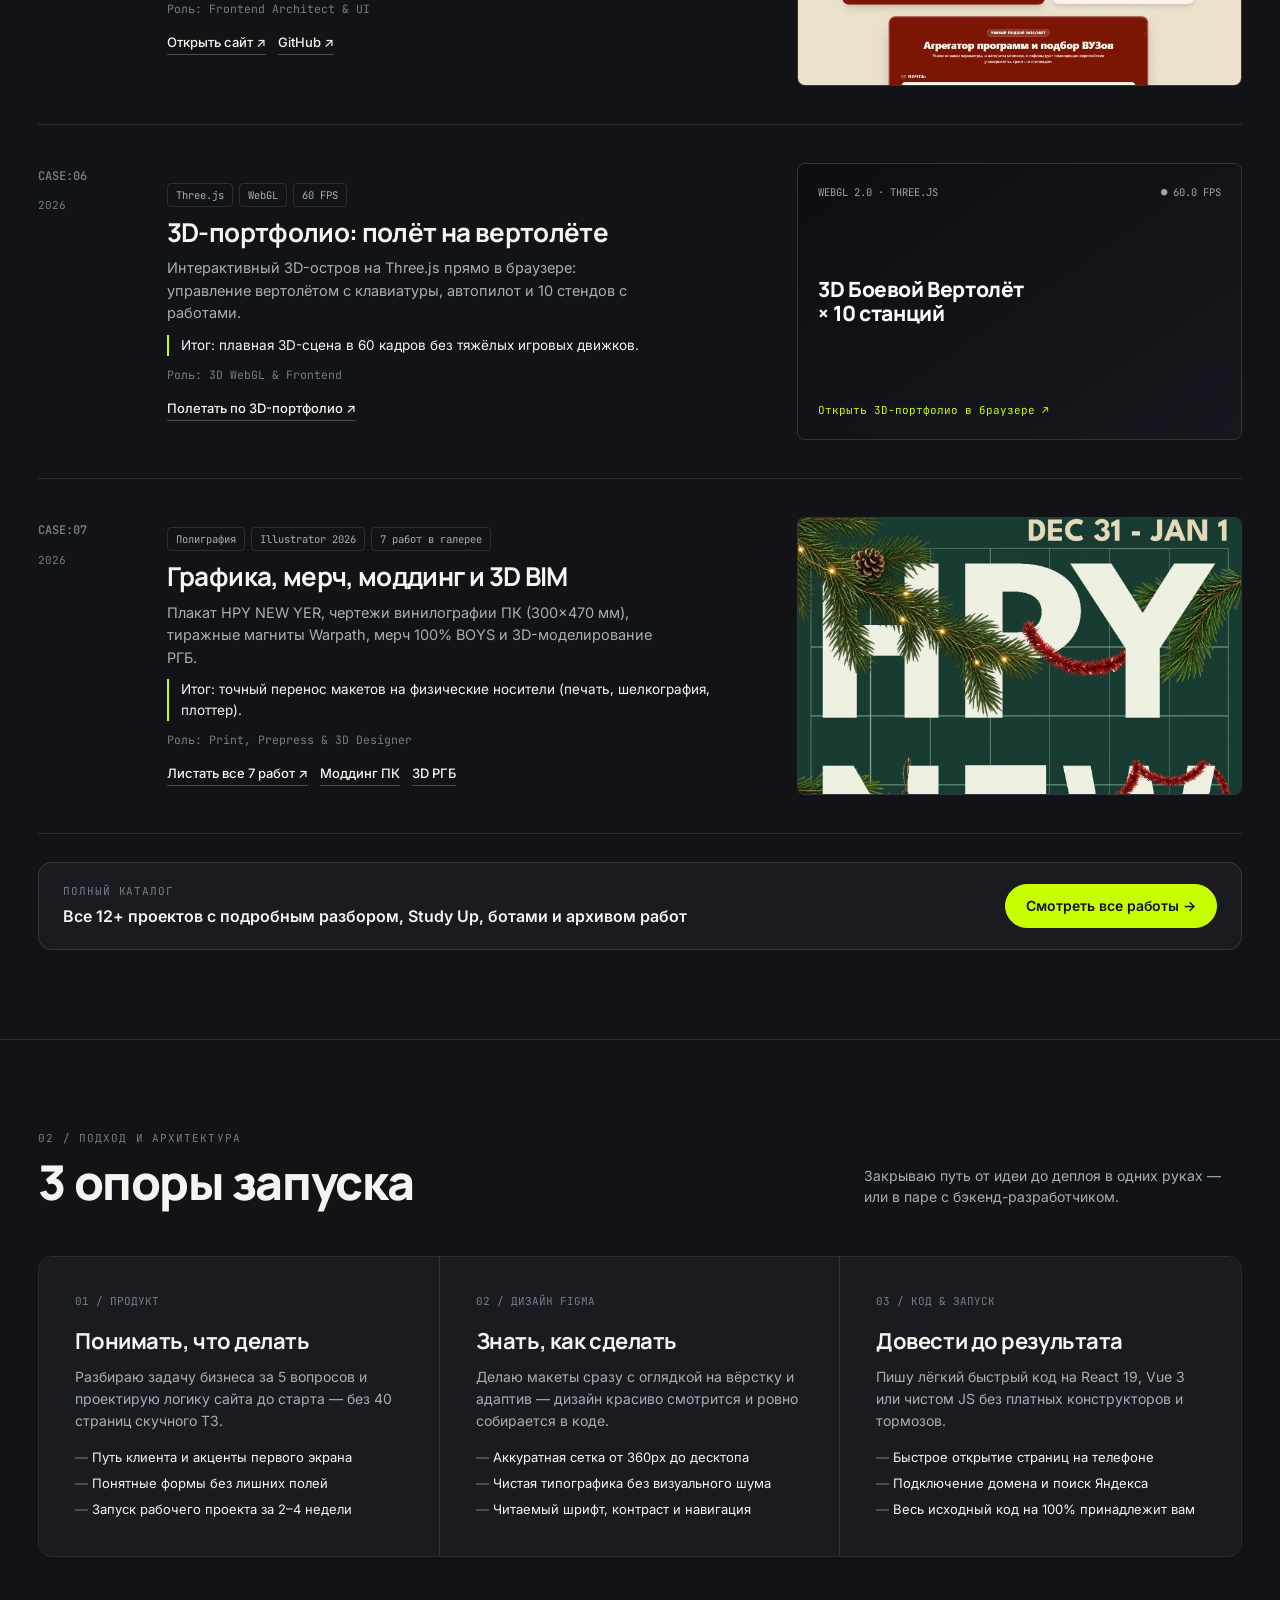
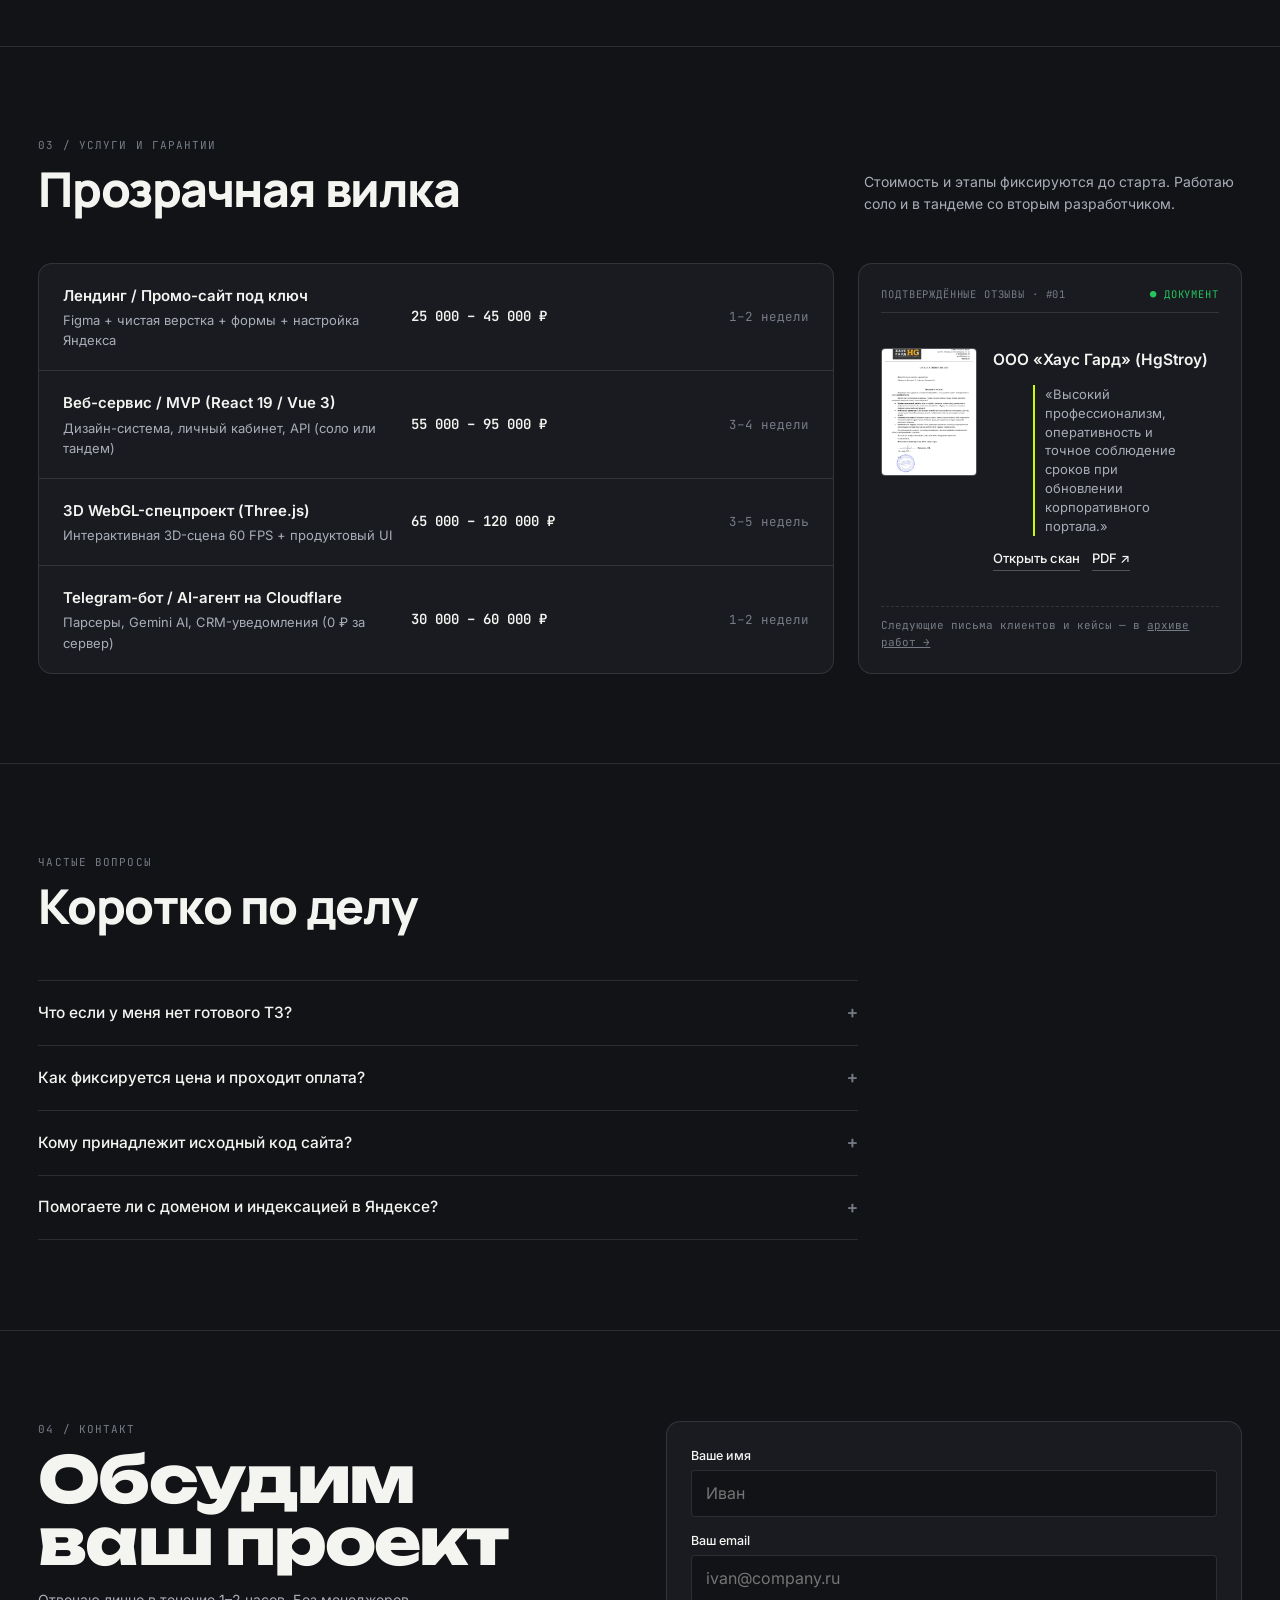
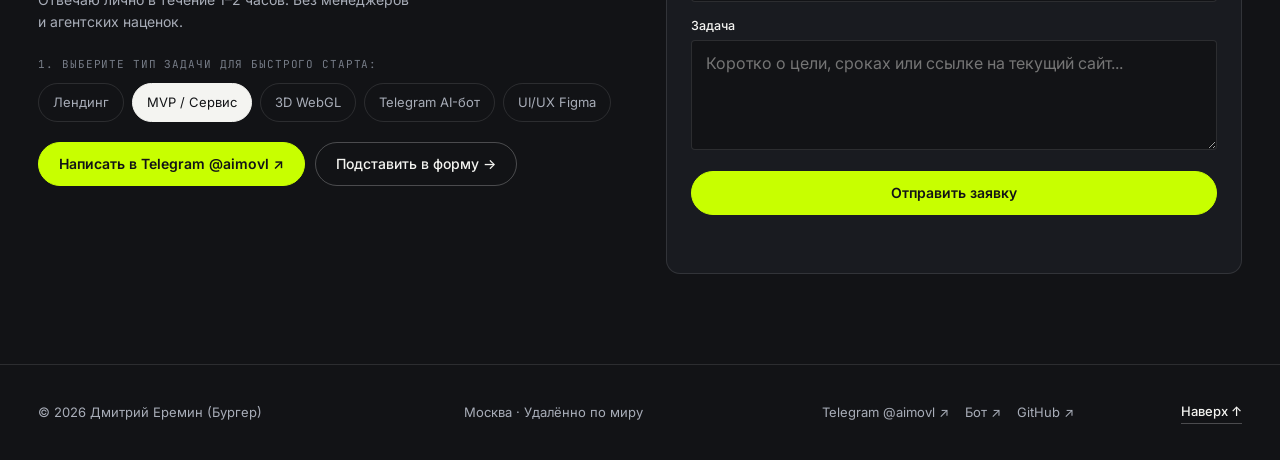
==== commit 5abe5fee: "feat(v4): add Bento showcase with browser and iPhone mockups, Desktop/Mobile switch and Manrope typo" ====
--- a/index.html
+++ b/index.html
@@ -19,7 +19,7 @@
   <link rel="icon" type="image/svg+xml" href="favicon.svg" />
   <link rel="preconnect" href="https://fonts.googleapis.com" />
   <link rel="preconnect" href="https://fonts.gstatic.com" crossorigin />
-  <link href="https://fonts.googleapis.com/css2?family=Inter:wght@400;500;600;700&family=JetBrains+Mono:wght@400;500;700&family=Unbounded:wght@500;600;700;800&display=swap" rel="stylesheet" />
+  <link href="https://fonts.googleapis.com/css2?family=Inter:wght@400;500;600;700&family=JetBrains+Mono:wght@400;500;700&family=Manrope:wght@500;600;700;800&family=Unbounded:wght@500;600;700;800&display=swap" rel="stylesheet" />
 
   <script type="application/ld+json">
   {
@@ -181,40 +181,100 @@
           </search>
         </div>
 
-        <div class="cases-list" id="cases-list">
-
-          <!-- CASE:01 -->
-          <article class="case-row" data-cat="web ui">
-            <div class="case-num-col">
-              <span class="case-index">CASE:01</span>
-              <span class="case-year">2025</span>
-            </div>
-            <div class="case-info">
+        <!-- BENTO SHOWCASE (Flagship + Browser & iPhone Mockups) -->
+        <div class="bento-showcase" id="bento-showcase">
+
+          <!-- CASE:01 Flagship -->
+          <article class="bento-card bento-hero" data-cat="web ui">
+            <div class="bento-info">
               <div class="case-badges">
-                <span class="case-tag">B2B Portal</span>
-                <span class="case-tag">Figma System</span>
-                <span class="case-tag">Bootstrap 5</span>
-              </div>
-              <h3 class="case-title">HgStroy — Корпоративный B2B-портал</h3>
-              <p class="case-summary">Проектирование и верстка корпоративного сайта строительной компании с адаптивными формами заявок.</p>
-              <p class="case-result">Итог: загрузка &lt; 1с, рост мобильных обращений и официальная благодарность гендиректора.</p>
-              <span class="case-meta-line">Роль: Lead Frontend &amp; Designer</span>
+                <span class="case-tag">Флагман · 2025</span>
+                <span class="case-tag">B2B Портал</span>
+                <span class="case-tag">Figma</span>
+              </div>
+              <h3 class="bento-title">HgStroy — Корпоративный B2B-портал</h3>
+              <p class="case-summary">Полная переработка сайта строительной компании: дизайн-система, формы расчёта сметы и быстрая мобильная версия.</p>
+              <p class="case-result">Итог: быстрая загрузка, рост мобильных заявок и благодарственное письмо гендиректора.</p>
+              <div class="device-toggle" data-target="bento-flagship-frame" role="group" aria-label="Режим превью HgStroy">
+                <button type="button" class="device-toggle-btn" data-device="desktop" aria-pressed="true">Desktop</button>
+                <button type="button" class="device-toggle-btn" data-device="mobile" aria-pressed="false">Mobile</button>
+              </div>
               <div class="case-links">
                 <a href="https://smr.hgstroy.ru/index.html" target="_blank" rel="noopener noreferrer" class="case-link">Открыть сайт ↗</a>
                 <button type="button" class="case-link" data-preview="assets/img/hgstroyblag.webp" data-preview-fallback="assets/img/hgstroyblag.png" data-preview-title="Благодарственное письмо — ООО «Хаус Гард»">Письмо гендиректора</button>
               </div>
             </div>
-            <div class="case-media">
-              <button type="button" class="case-media-btn" data-preview="assets/img/hgstroy.webp" data-preview-title="HgStroy — Корпоративный портал" aria-label="Увеличить скриншот HgStroy">
-                <img src="assets/img/hgstroy.webp" width="1400" height="725" alt="HgStroy — корпоративный сайт" loading="lazy" decoding="async" />
+            <div class="browser-stage">
+              <div class="browser-frame" id="bento-flagship-frame">
+                <div class="browser-bar">
+                  <span class="browser-dot"></span><span class="browser-dot"></span><span class="browser-dot"></span>
+                  <span class="browser-url">smr.hgstroy.ru</span>
+                </div>
+                <button type="button" class="browser-frame-btn" data-preview="assets/img/hgstroy.webp" data-preview-title="HgStroy — Корпоративный портал" aria-label="Увеличить скриншот HgStroy">
+                  <img src="assets/img/hgstroy.webp" width="1400" height="725" alt="HgStroy — корпоративный сайт" loading="lazy" decoding="async" />
+                </button>
+              </div>
+            </div>
+          </article>
+
+          <!-- CASE:02 Cottages (Browser Frame) -->
+          <article class="bento-card bento-wide" data-cat="web ui">
+            <div class="bento-info">
+              <div class="case-badges">
+                <span class="case-tag">React 19</span>
+                <span class="case-tag">Figma</span>
+                <span class="case-tag">Архитектура</span>
+              </div>
+              <h3 class="bento-title">Да — Загородные коттеджи под ключ</h3>
+              <p class="case-summary">Перенос дизайн-системы строительства каменных резиденций из Figma в код с поэтапной дорожной картой 01–04 и живыми формами.</p>
+              <div class="case-links">
+                <a href="https://228burger228.github.io/cottedj/" target="_blank" rel="noopener noreferrer" class="case-link">Открыть сайт ↗</a>
+                <a href="https://github.com/228burger228/cottedj" target="_blank" rel="noopener noreferrer" class="case-link">GitHub ↗</a>
+              </div>
+            </div>
+            <div class="browser-frame">
+              <div class="browser-bar">
+                <span class="browser-dot"></span><span class="browser-dot"></span><span class="browser-dot"></span>
+                <span class="browser-url">228burger228.github.io/cottedj</span>
+              </div>
+              <button type="button" class="browser-frame-btn" data-preview="assets/img/cottedj.webp" data-preview-title="Да — Архитектура &amp; Дом" aria-label="Увеличить скриншот Да — Архитектура и Дом">
+                <img src="assets/img/cottedj.webp" width="1024" height="655" alt="Да — Архитектура и Дом" loading="lazy" decoding="async" />
               </button>
             </div>
           </article>
 
-          <!-- CASE:02 -->
+          <!-- CASE:03 Ainala (True iPhone Mockup without cropping) -->
+          <article class="bento-card bento-phone" data-cat="web">
+            <div class="bento-info">
+              <div class="case-badges">
+                <span class="case-tag">MedTech</span>
+                <span class="case-tag">React 18</span>
+                <span class="case-tag">PDF-отчёт</span>
+              </div>
+              <h3 class="bento-title">Ainala — ЛФК-трекер</h3>
+              <p class="case-summary">Веб-сервис безопасного восстановления: шаги упражнений, дневник боли и выгрузка отчёта врачу с телефона.</p>
+              <div class="case-links">
+                <a href="https://ainala.net/docs/index.html" target="_blank" rel="noopener noreferrer" class="case-link">Открыть сайт ↗</a>
+                <a href="https://ainala.net" target="_blank" rel="noopener noreferrer" class="case-link">ainala.net ↗</a>
+              </div>
+            </div>
+            <div class="phone-stage">
+              <button type="button" class="iphone-frame" data-preview="assets/img/ainala.webp" data-preview-title="Ainala — Платформа восстановления" aria-label="Увеличить экран Ainala">
+                <img src="assets/img/ainala.webp" width="439" height="875" alt="Ainala Rehab в смартфоне" loading="lazy" decoding="async" />
+              </button>
+            </div>
+          </article>
+
+        </div>
+
+        <span class="cases-sub-label" id="cases-sub-label">Другие избранные направления</span>
+
+        <div class="cases-list" id="cases-list">
+
+          <!-- CASE:04 -->
           <article class="case-row" data-cat="web ui">
             <div class="case-num-col">
-              <span class="case-index">CASE:02</span>
+              <span class="case-index">CASE:04</span>
               <span class="case-year">2026</span>
             </div>
             <div class="case-info">
@@ -239,38 +299,10 @@
             </div>
           </article>
 
-          <!-- CASE:03 -->
+          <!-- CASE:05 -->
           <article class="case-row" data-cat="web ui">
             <div class="case-num-col">
-              <span class="case-index">CASE:03</span>
-              <span class="case-year">2026</span>
-            </div>
-            <div class="case-info">
-              <div class="case-badges">
-                <span class="case-tag">React 19</span>
-                <span class="case-tag">Figma</span>
-                <span class="case-tag">Архитектура</span>
-              </div>
-              <h3 class="case-title">Да — Архитектура &amp; Дом</h3>
-              <p class="case-summary">Сайт строительства каменных коттеджей и загородных резиденций: точный перенос дизайн-системы из Figma в живой код.</p>
-              <p class="case-result">Итог: быстрый отклик на телефонах и выразительная архитектурная подача.</p>
-              <span class="case-meta-line">Роль: Design Engineer &amp; Frontend</span>
-              <div class="case-links">
-                <a href="https://228burger228.github.io/cottedj/" target="_blank" rel="noopener noreferrer" class="case-link">Открыть сайт ↗</a>
-                <a href="https://github.com/228burger228/cottedj" target="_blank" rel="noopener noreferrer" class="case-link">GitHub ↗</a>
-              </div>
-            </div>
-            <div class="case-media">
-              <button type="button" class="case-media-btn" data-preview="assets/img/cottedj.webp" data-preview-title="Да — Архитектура &amp; Дом" aria-label="Увеличить скриншот Да — Архитектура и Дом">
-                <img src="assets/img/cottedj.webp" width="1024" height="655" alt="Да — Архитектура и Дом" loading="lazy" decoding="async" />
-              </button>
-            </div>
-          </article>
-
-          <!-- CASE:04 -->
-          <article class="case-row" data-cat="web ui">
-            <div class="case-num-col">
-              <span class="case-index">CASE:04</span>
+              <span class="case-index">CASE:05</span>
               <span class="case-year">2026</span>
             </div>
             <div class="case-info">
@@ -291,34 +323,6 @@
             <div class="case-media">
               <button type="button" class="case-media-btn" data-preview="assets/img/europath.webp" data-preview-title="Maybe abroad? / EuroPath — Вузы Европы" aria-label="Увеличить скриншот EuroPath">
                 <img src="assets/img/europath.webp" width="1024" height="520" alt="EuroPath — навигатор высшего образования" loading="lazy" decoding="async" />
-              </button>
-            </div>
-          </article>
-
-          <!-- CASE:05 -->
-          <article class="case-row" data-cat="web">
-            <div class="case-num-col">
-              <span class="case-index">CASE:05</span>
-              <span class="case-year">2026</span>
-            </div>
-            <div class="case-info">
-              <div class="case-badges">
-                <span class="case-tag">React 18</span>
-                <span class="case-tag">MedTech</span>
-                <span class="case-tag">PDF-отчёт</span>
-              </div>
-              <h3 class="case-title">Ainala — Платформа восстановления</h3>
-              <p class="case-summary">Веб-сервис ЛФК после травм: план упражнений по этапам, дневник боли, хранение данных в браузере и отчёт для врача.</p>
-              <p class="case-result">Итог: пошаговое безопасное восстановление прямо с телефона без регистрации.</p>
-              <span class="case-meta-line">Роль: Product Lead &amp; Frontend</span>
-              <div class="case-links">
-                <a href="https://ainala.net/docs/index.html" target="_blank" rel="noopener noreferrer" class="case-link">Открыть сайт ↗</a>
-                <a href="https://ainala.net" target="_blank" rel="noopener noreferrer" class="case-link">ainala.net ↗</a>
-              </div>
-            </div>
-            <div class="case-media">
-              <button type="button" class="case-media-btn" data-preview="assets/img/ainala.webp" data-preview-title="Ainala — Платформа восстановления" aria-label="Увеличить скриншот Ainala">
-                <img src="assets/img/ainala.webp" width="439" height="875" alt="Ainala Rehab" loading="lazy" decoding="async" />
               </button>
             </div>
           </article>
--- a/css/tokens.css
+++ b/css/tokens.css
@@ -6,7 +6,8 @@
   color-scheme: dark light;
 
   /* Typography */
-  --font-display: 'Unbounded', 'Inter', -apple-system, BlinkMacSystemFont, sans-serif;
+  --font-display: 'Unbounded', 'Manrope', sans-serif;
+  --font-heading: 'Manrope', 'Inter', -apple-system, BlinkMacSystemFont, sans-serif;
   --font-sans: 'Inter', -apple-system, BlinkMacSystemFont, 'Segoe UI', sans-serif;
   --font-mono: 'JetBrains Mono', ui-monospace, SFMono-Regular, Menlo, monospace;
 
--- a/css/sections.css
+++ b/css/sections.css
@@ -32,10 +32,10 @@
   }
 
   .sec-title {
-    font-family: var(--font-display);
-    font-size: clamp(28px, 4vw, 52px);
-    font-weight: 700;
-    line-height: 1.04;
+    font-family: var(--font-heading);
+    font-size: clamp(30px, 3.8vw, 48px);
+    font-weight: 800;
+    line-height: 1.06;
     letter-spacing: -0.03em;
   }
 
@@ -378,11 +378,11 @@
   }
 
   .case-title {
-    font-family: var(--font-display);
-    font-size: clamp(20px, 2.3vw, 28px);
+    font-family: var(--font-heading);
+    font-size: clamp(20px, 2.2vw, 26px);
     font-weight: 700;
-    letter-spacing: -0.02em;
-    line-height: 1.15;
+    letter-spacing: -0.025em;
+    line-height: 1.18;
   }
 
   .case-summary {
@@ -476,15 +476,213 @@
   }
 
   .case-spec-main {
-    font-family: var(--font-display);
-    font-size: 20px;
-    font-weight: 700;
-    line-height: 1.15;
+    font-family: var(--font-heading);
+    font-size: 21px;
+    font-weight: 800;
+    letter-spacing: -0.02em;
+    line-height: 1.16;
   }
 
   .case-spec-foot {
     font-size: 11px;
     color: #c8ff00;
+  }
+
+  /* ─── 3B. BENTO SHOWCASE + DEVICE FRAMES ───────────────────────────────── */
+  .bento-showcase {
+    display: grid;
+    grid-template-columns: repeat(12, minmax(0, 1fr));
+    gap: 18px;
+    margin-bottom: 32px;
+  }
+
+  .bento-card {
+    background: var(--bg-elevated);
+    border: 1px solid var(--line);
+    border-radius: var(--radius-lg);
+    padding: clamp(20px, 2.5vw, 30px);
+    display: flex;
+    flex-direction: column;
+    justify-content: space-between;
+    gap: 20px;
+    overflow: hidden;
+  }
+
+  .bento-card[hidden] {
+    display: none;
+  }
+
+  .bento-hero {
+    grid-column: span 12;
+    display: grid;
+    grid-template-columns: minmax(0, 0.95fr) minmax(0, 1.25fr);
+    gap: clamp(20px, 3vw, 40px);
+    align-items: center;
+  }
+
+  .bento-wide {
+    grid-column: span 7;
+  }
+
+  .bento-phone {
+    grid-column: span 5;
+    background: linear-gradient(160deg, rgba(45, 212, 191, 0.08) 0%, var(--bg-elevated) 65%);
+  }
+
+  .bento-title {
+    font-family: var(--font-heading);
+    font-size: clamp(22px, 2.5vw, 30px);
+    font-weight: 800;
+    letter-spacing: -0.025em;
+    line-height: 1.15;
+    margin-bottom: 10px;
+  }
+
+  .bento-info {
+    display: flex;
+    flex-direction: column;
+    gap: 10px;
+  }
+
+  .device-toggle {
+    display: inline-flex;
+    align-items: center;
+    gap: 2px;
+    padding: 3px;
+    border-radius: var(--radius-pill);
+    background: var(--bg);
+    border: 1px solid var(--line);
+    width: fit-content;
+    margin-top: 2px;
+  }
+
+  .device-toggle-btn {
+    font-family: var(--font-mono);
+    font-size: 10.5px;
+    font-weight: 600;
+    padding: 5px 12px;
+    border-radius: var(--radius-pill);
+    color: var(--text-secondary);
+    transition: background-color var(--dur-fast) ease, color var(--dur-fast) ease;
+  }
+
+  .device-toggle-btn[aria-pressed="true"] {
+    background: var(--accent);
+    color: var(--accent-ink);
+  }
+
+  .browser-stage {
+    display: flex;
+    justify-content: center;
+    align-items: center;
+    width: 100%;
+  }
+
+  .browser-frame {
+    width: 100%;
+    background: var(--bg);
+    border: 1px solid var(--line-strong);
+    border-radius: 12px;
+    overflow: hidden;
+    box-shadow: 0 22px 44px rgba(0, 0, 0, 0.35);
+    transition: max-width 0.32s var(--ease-out), border-radius 0.32s var(--ease-out);
+  }
+
+  .browser-frame.is-mobile {
+    max-width: 240px;
+    border-radius: 26px;
+    border-width: 2px;
+  }
+
+  .browser-frame.is-mobile img {
+    aspect-ratio: 9 / 14;
+    object-position: left top;
+  }
+
+  .browser-bar {
+    height: 28px;
+    background: var(--bg-panel);
+    border-bottom: 1px solid var(--line);
+    display: flex;
+    align-items: center;
+    gap: 6px;
+    padding: 0 12px;
+  }
+
+  .browser-dot {
+    width: 7px;
+    height: 7px;
+    border-radius: 50%;
+    background: var(--line-strong);
+  }
+
+  .browser-url {
+    margin-left: 8px;
+    font-family: var(--font-mono);
+    font-size: 10px;
+    color: var(--text-muted);
+    white-space: nowrap;
+    overflow: hidden;
+    text-overflow: ellipsis;
+  }
+
+  .browser-frame-btn {
+    width: 100%;
+    display: block;
+    overflow: hidden;
+  }
+
+  .browser-frame-btn img {
+    width: 100%;
+    height: auto;
+    display: block;
+  }
+
+  .browser-frame.is-mobile img {
+    aspect-ratio: 9 / 14;
+    object-fit: cover;
+    object-position: center top;
+  }
+
+  .phone-stage {
+    flex: 1;
+    display: flex;
+    justify-content: center;
+    align-items: center;
+    padding-top: 8px;
+  }
+
+  .iphone-frame {
+    width: min(230px, 100%);
+    border-radius: 30px;
+    padding: 8px;
+    background: #0c0d10;
+    border: 2px solid rgba(255, 255, 255, 0.22);
+    box-shadow: 0 24px 48px rgba(0, 0, 0, 0.45);
+    display: block;
+    transition: transform var(--dur-base) var(--ease-out), border-color var(--dur-fast) ease;
+  }
+
+  .iphone-frame:hover {
+    transform: translateY(-3px);
+    border-color: var(--accent);
+  }
+
+  .iphone-frame img {
+    width: 100%;
+    height: auto;
+    border-radius: 22px;
+    display: block;
+  }
+
+  .cases-sub-label {
+    font-family: var(--font-mono);
+    font-size: 11px;
+    letter-spacing: 0.08em;
+    text-transform: uppercase;
+    color: var(--text-muted);
+    margin-bottom: 12px;
+    display: block;
   }
 
   .cases-archive-cta {
@@ -553,9 +751,10 @@
   }
 
   .triad-title {
-    font-family: var(--font-display);
+    font-family: var(--font-heading);
     font-size: 22px;
     font-weight: 700;
+    letter-spacing: -0.02em;
     margin-bottom: 8px;
   }
 
@@ -893,6 +1092,13 @@
   @media (max-width: 1024px) {
     .fragments-grid {
       grid-template-columns: repeat(4, 1fr);
+    }
+    .bento-hero {
+      grid-template-columns: minmax(0, 1fr);
+    }
+    .bento-wide,
+    .bento-phone {
+      grid-column: span 12;
     }
     .case-row {
       grid-template-columns: 72px 1fr 0.9fr;
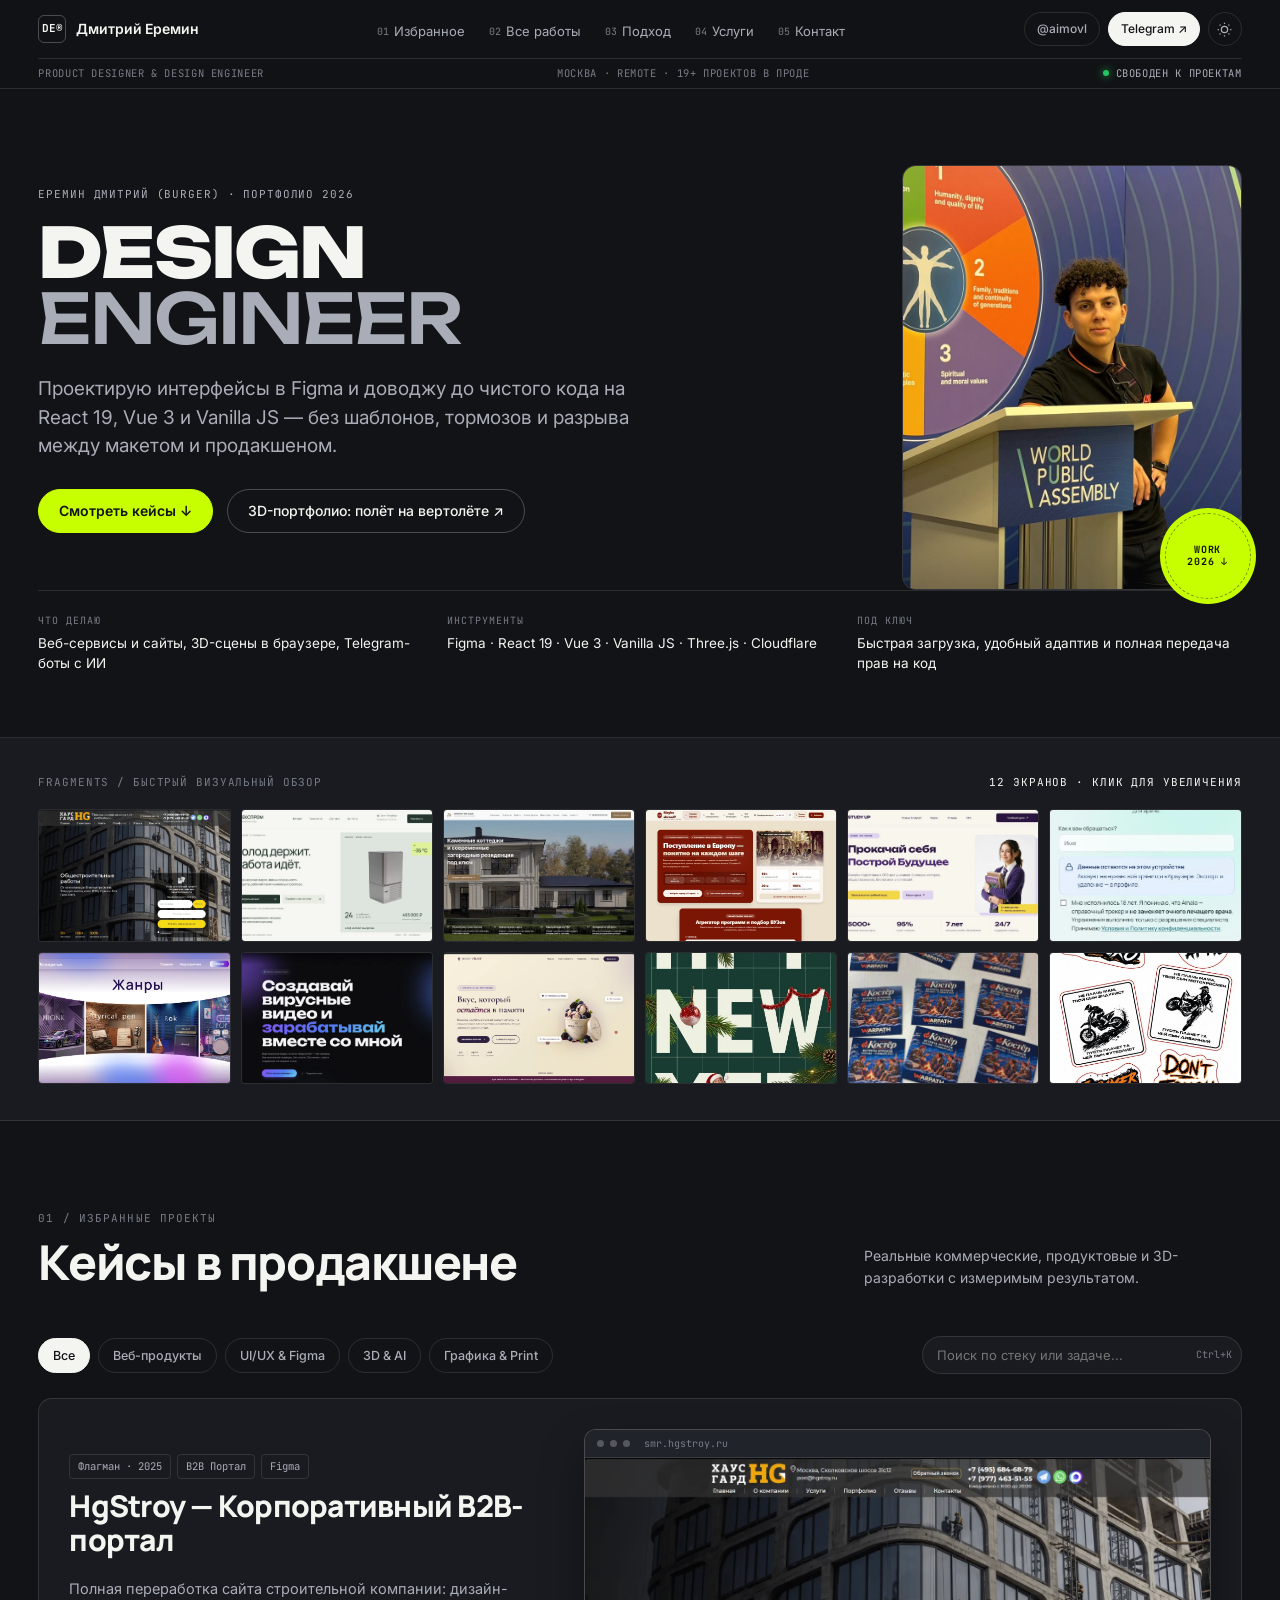
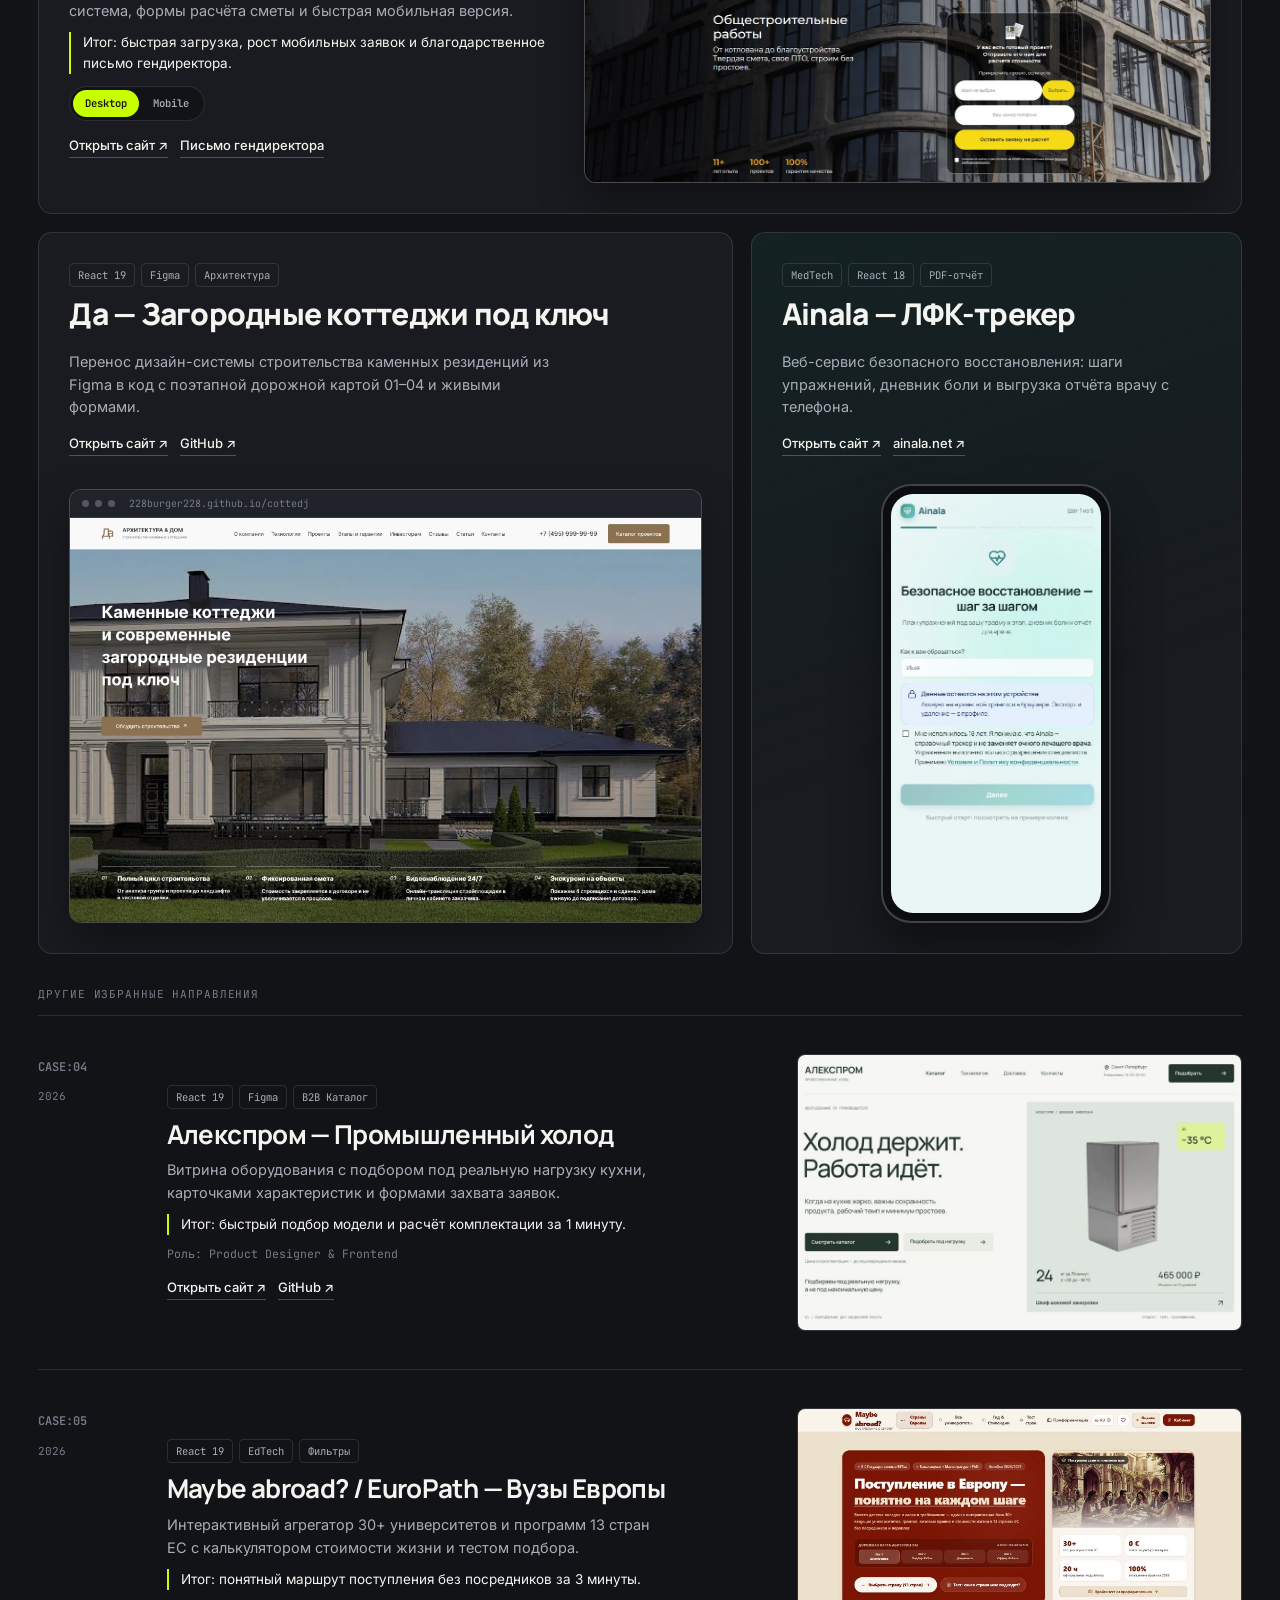
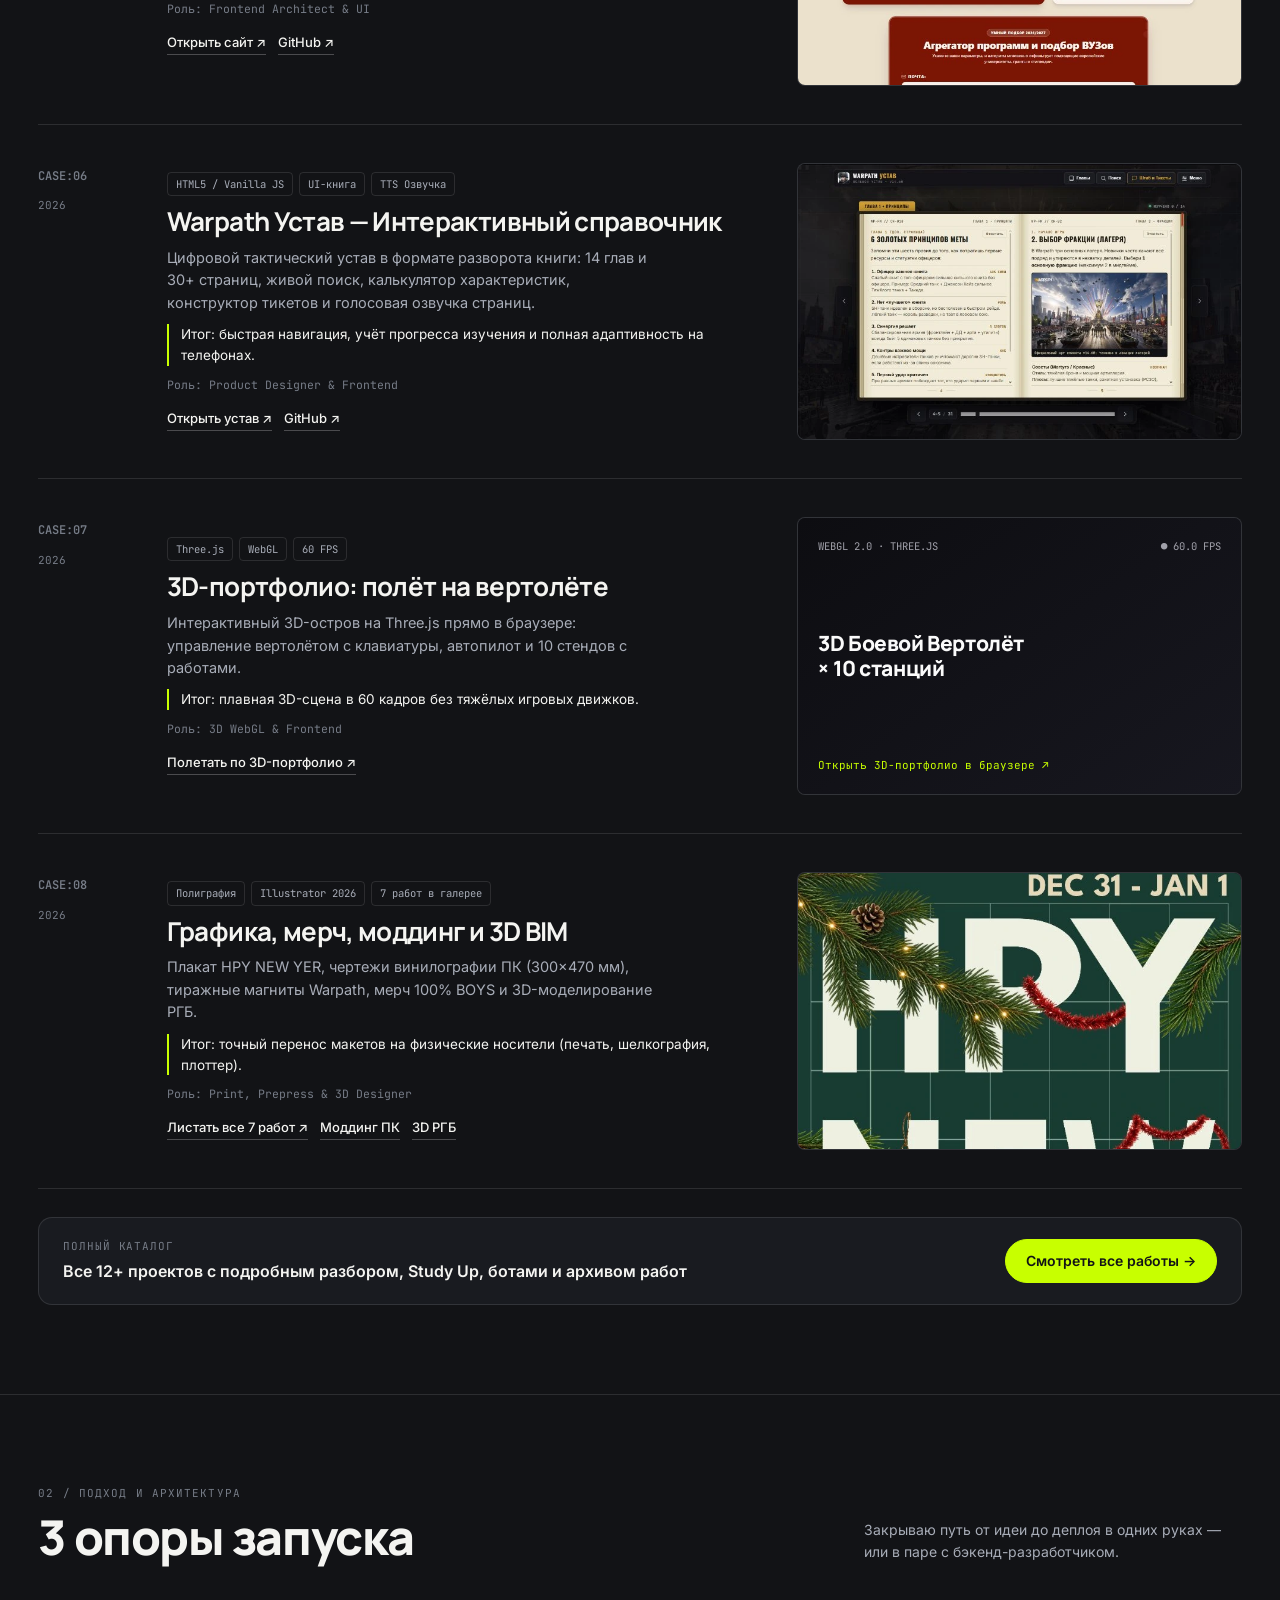
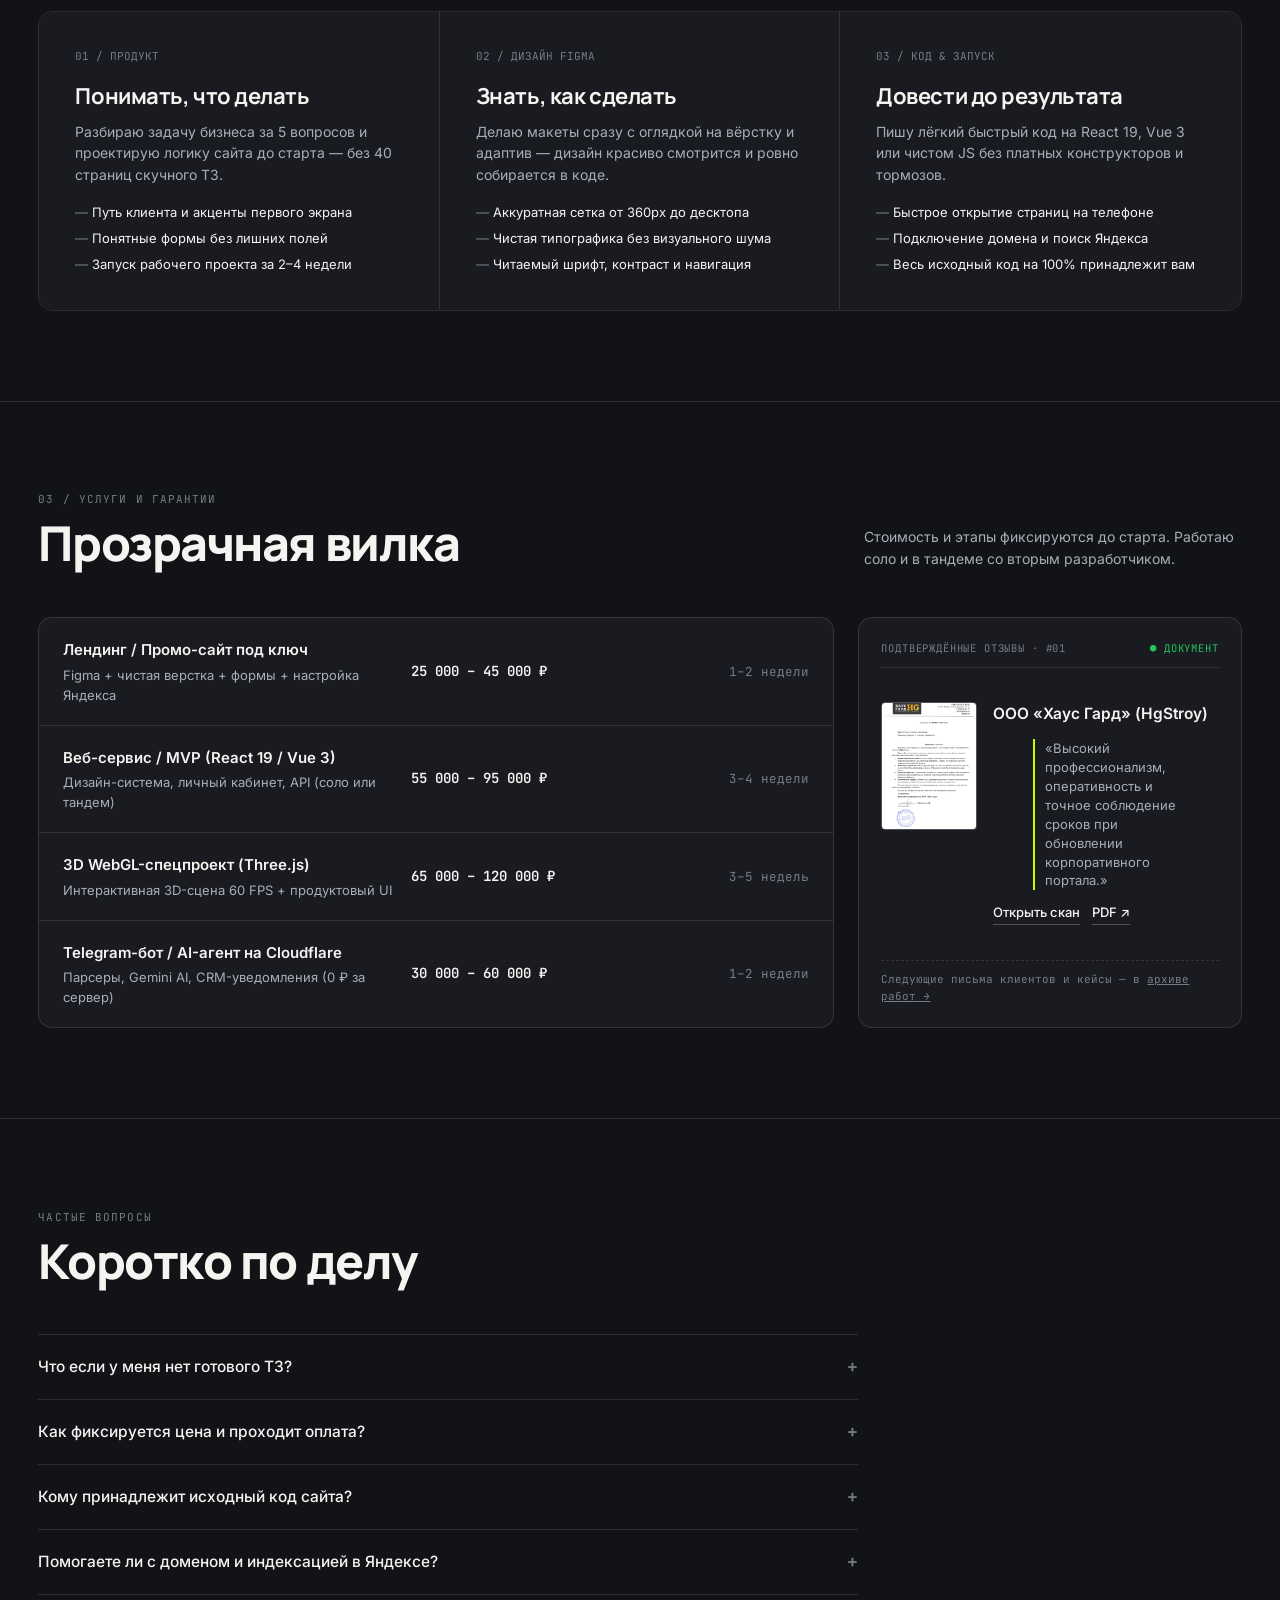
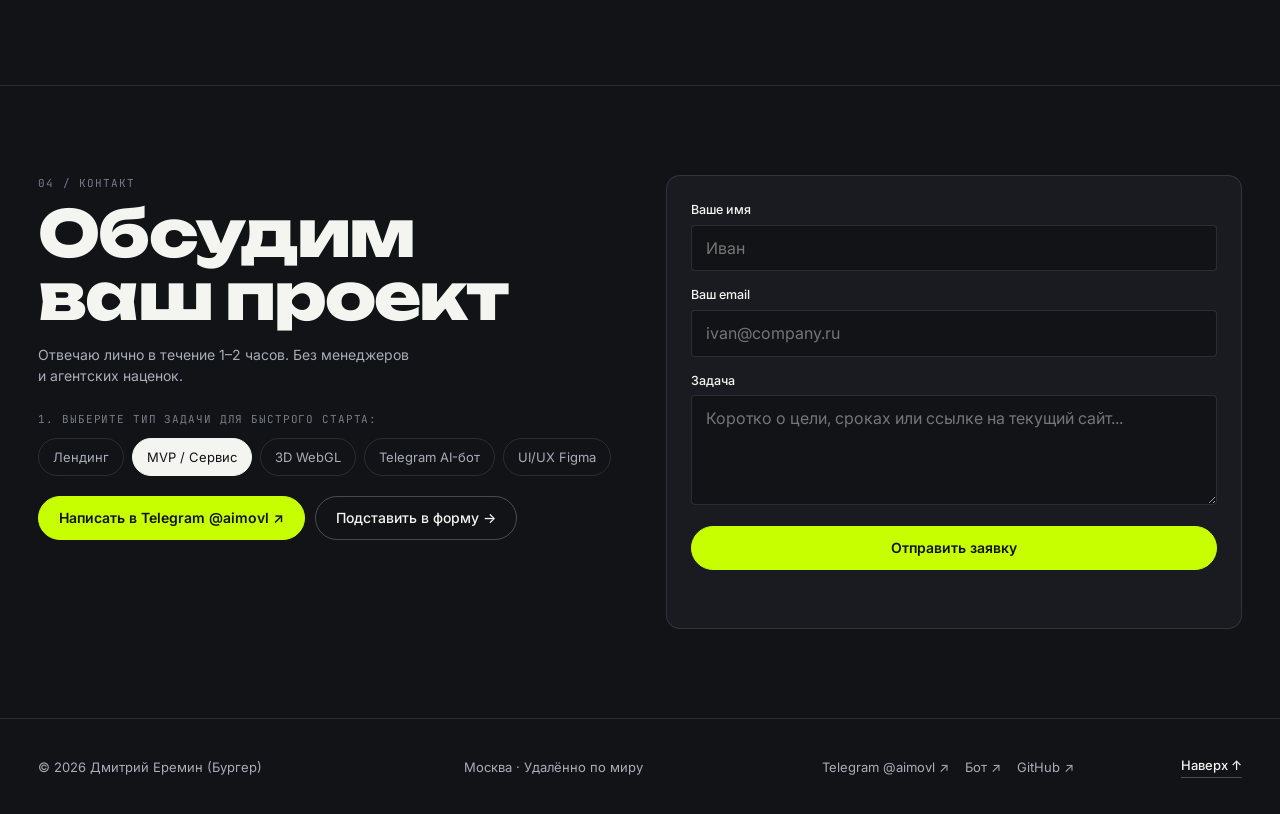
==== commit 7c3ff2dc: "feat(case): add Warpath Ustav interactive guide showcase to index and works archive" ====
--- a/index.html
+++ b/index.html
@@ -328,9 +328,37 @@
           </article>
 
           <!-- CASE:06 -->
+          <article class="case-row" data-cat="web ui">
+            <div class="case-num-col">
+              <span class="case-index">CASE:06</span>
+              <span class="case-year">2026</span>
+            </div>
+            <div class="case-info">
+              <div class="case-badges">
+                <span class="case-tag">HTML5 / Vanilla JS</span>
+                <span class="case-tag">UI-книга</span>
+                <span class="case-tag">TTS Озвучка</span>
+              </div>
+              <h3 class="case-title">Warpath Устав — Интерактивный справочник</h3>
+              <p class="case-summary">Цифровой тактический устав в формате разворота книги: 14 глав и 30+ страниц, живой поиск, калькулятор характеристик, конструктор тикетов и голосовая озвучка страниц.</p>
+              <p class="case-result">Итог: быстрая навигация, учёт прогресса изучения и полная адаптивность на телефонах.</p>
+              <span class="case-meta-line">Роль: Product Designer &amp; Frontend</span>
+              <div class="case-links">
+                <a href="https://228burger228.github.io/warpathGideVibe/#page=4" target="_blank" rel="noopener noreferrer" class="case-link">Открыть устав ↗</a>
+                <a href="https://github.com/228burger228/warpathGideVibe" target="_blank" rel="noopener noreferrer" class="case-link">GitHub ↗</a>
+              </div>
+            </div>
+            <div class="case-media">
+              <button type="button" class="case-media-btn" data-preview="assets/img/warpathguide.webp" data-preview-title="Warpath Устав — Интерактивный справочник" aria-label="Увеличить скриншот Warpath Устав">
+                <img src="assets/img/warpathguide.webp" width="1024" height="464" alt="Warpath Устав — интерактивный справочник" loading="lazy" decoding="async" />
+              </button>
+            </div>
+          </article>
+
+          <!-- CASE:07 -->
           <article class="case-row" data-cat="ai web">
             <div class="case-num-col">
-              <span class="case-index">CASE:06</span>
+              <span class="case-index">CASE:07</span>
               <span class="case-year">2026</span>
             </div>
             <div class="case-info">
@@ -359,10 +387,10 @@
             </div>
           </article>
 
-          <!-- CASE:07 -->
+          <!-- CASE:08 -->
           <article class="case-row" data-cat="print">
             <div class="case-num-col">
-              <span class="case-index">CASE:07</span>
+              <span class="case-index">CASE:08</span>
               <span class="case-year">2026</span>
             </div>
             <div class="case-info">
